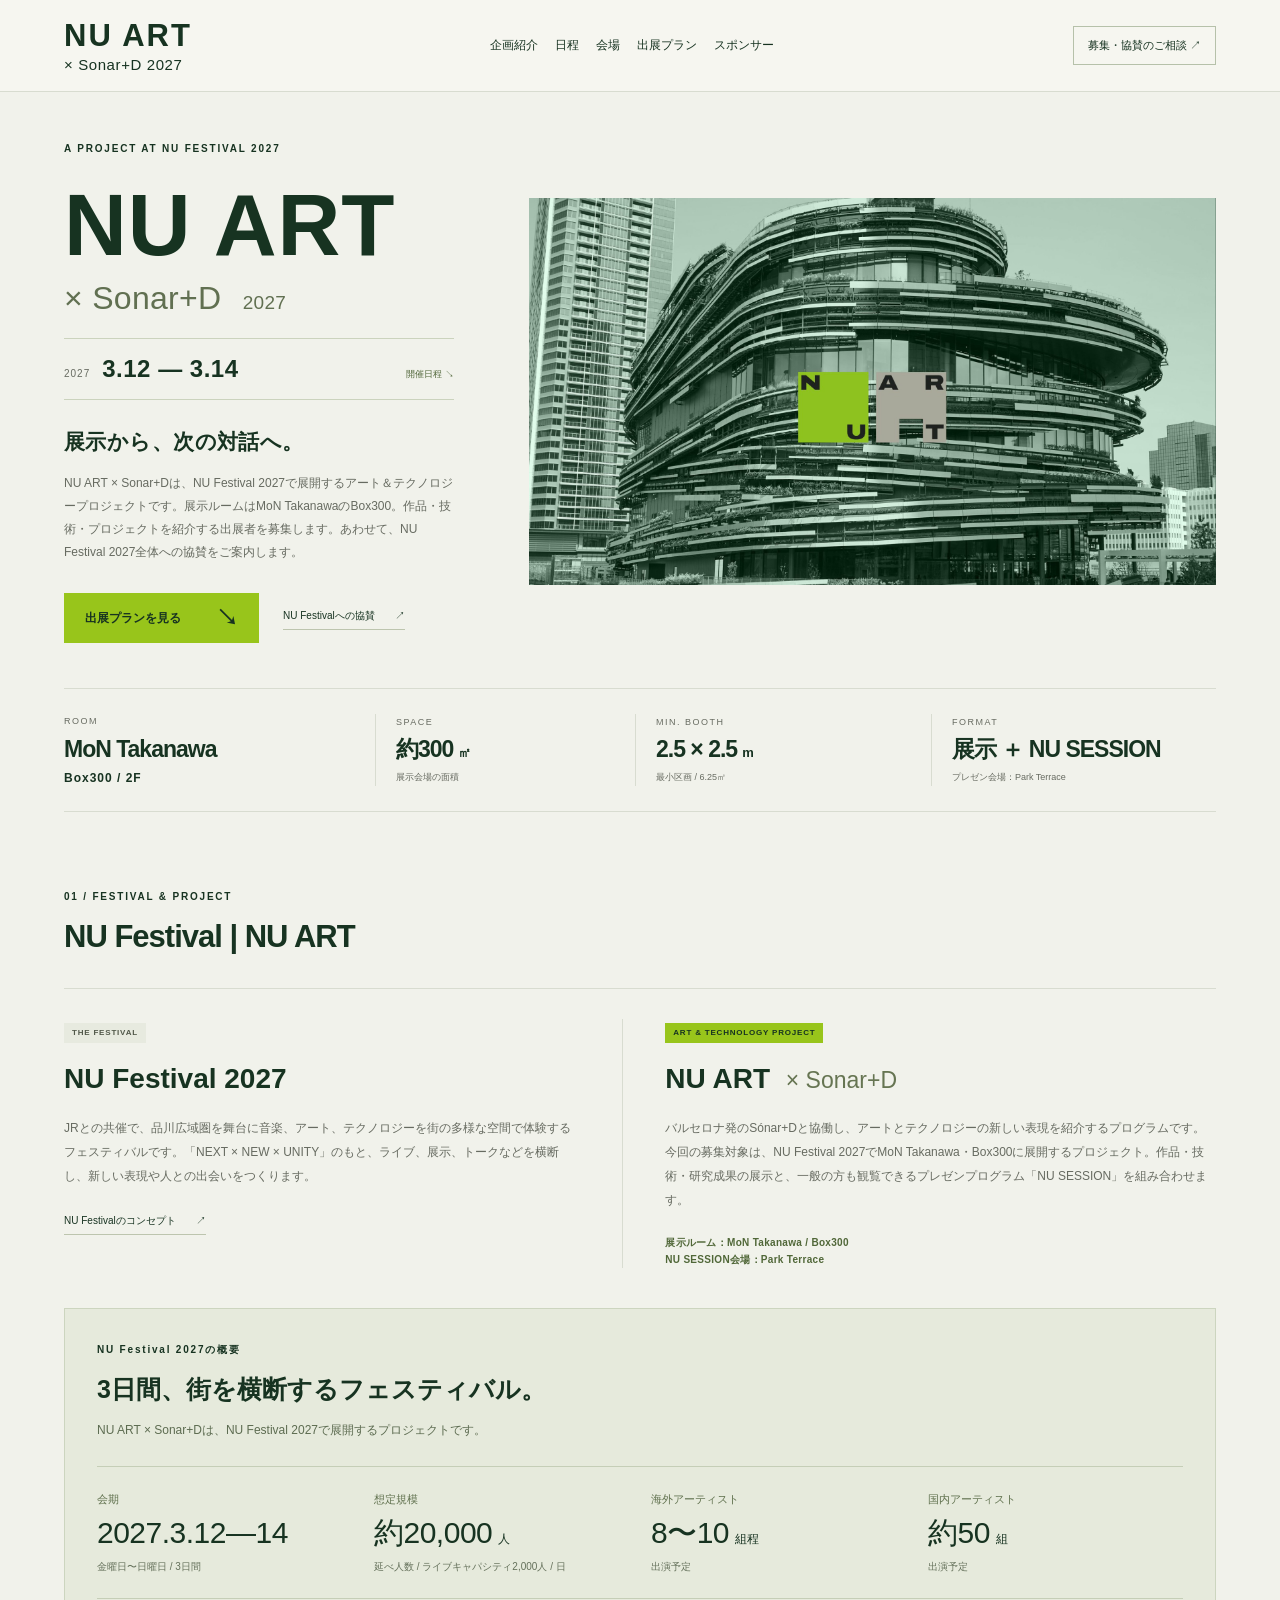
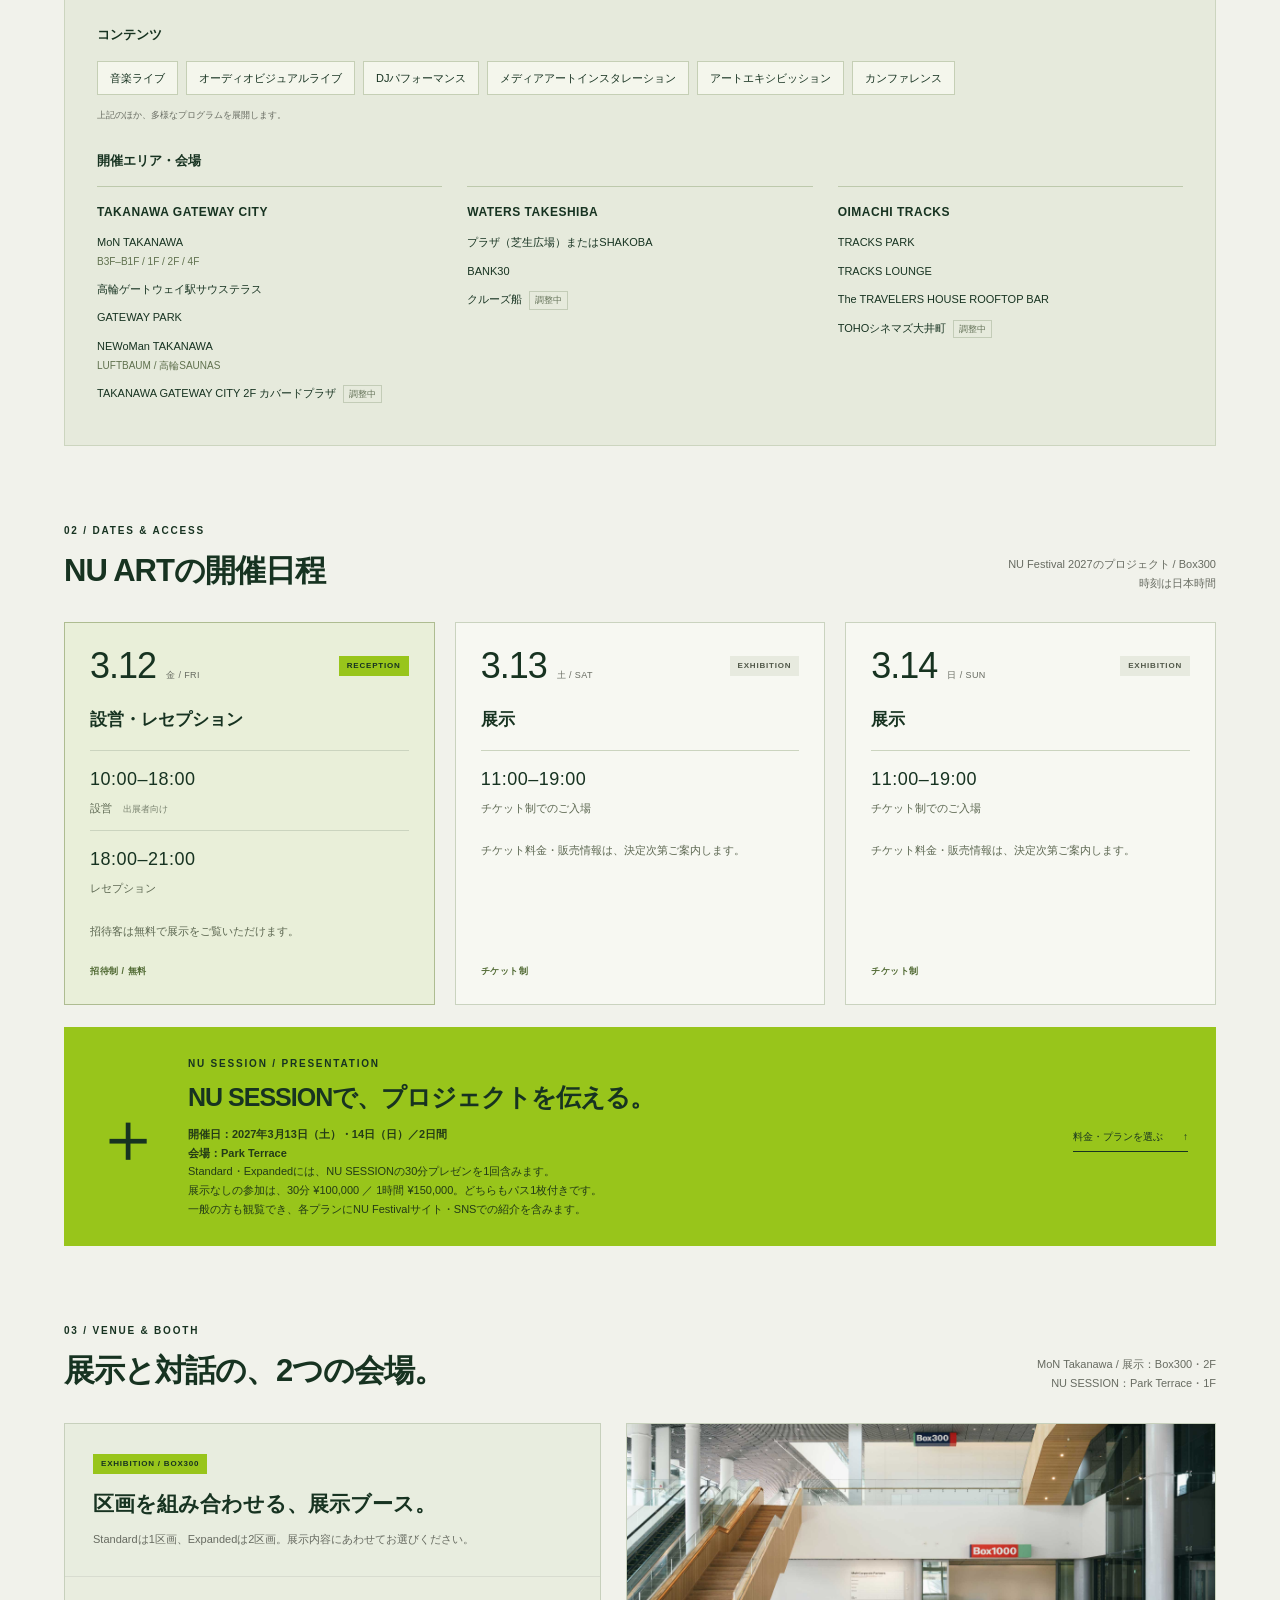
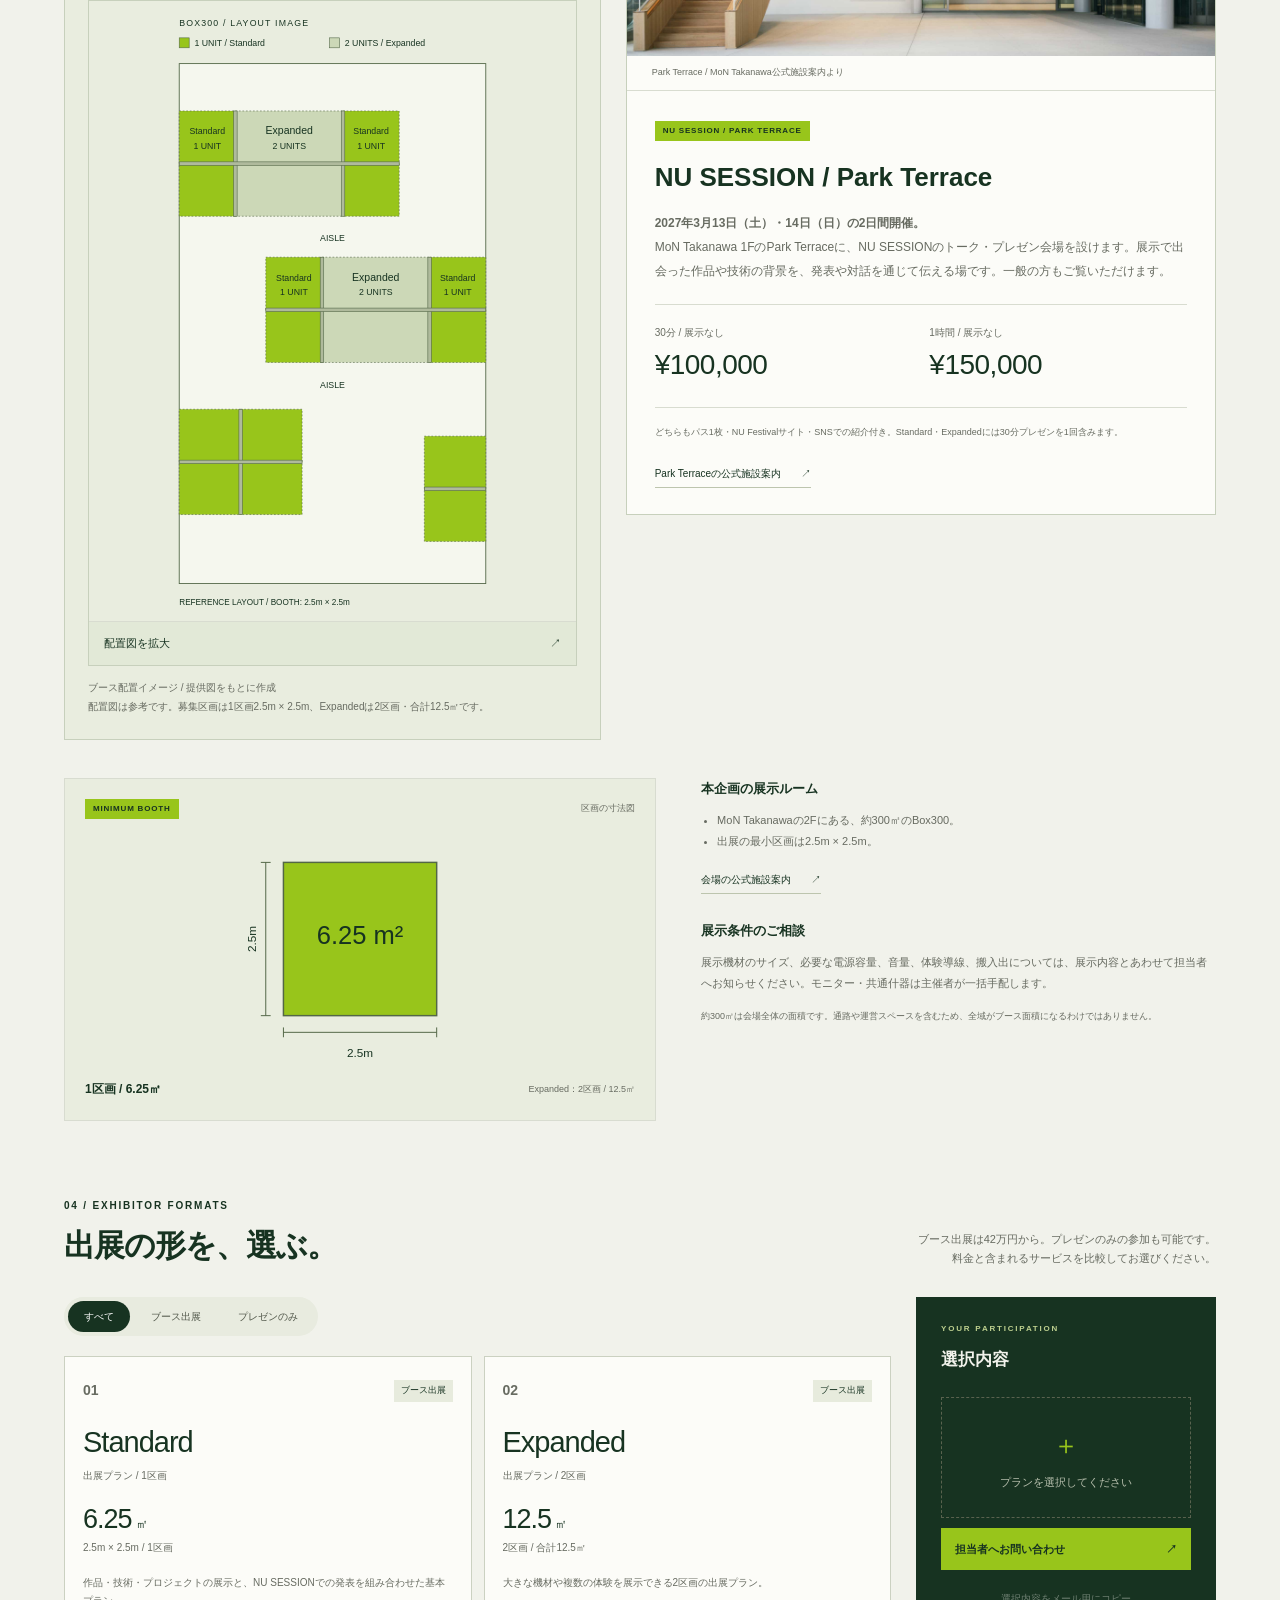
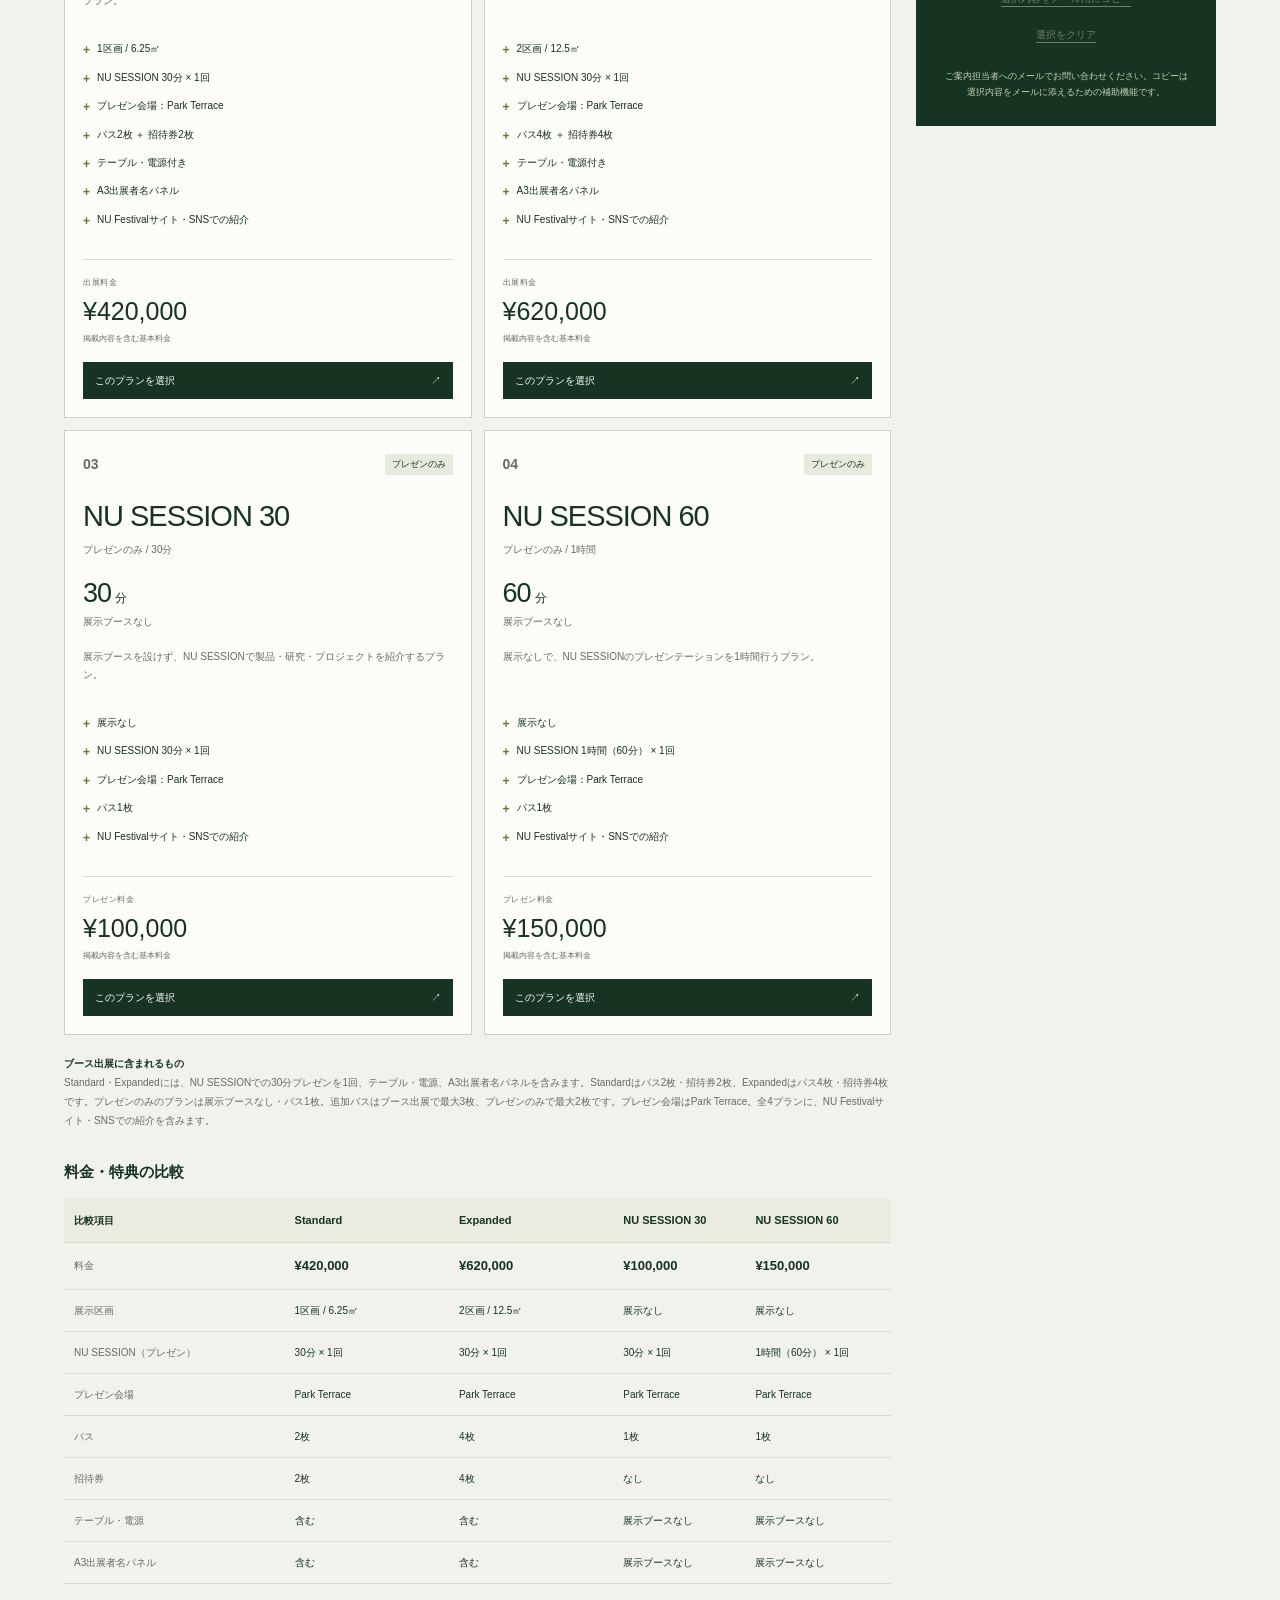
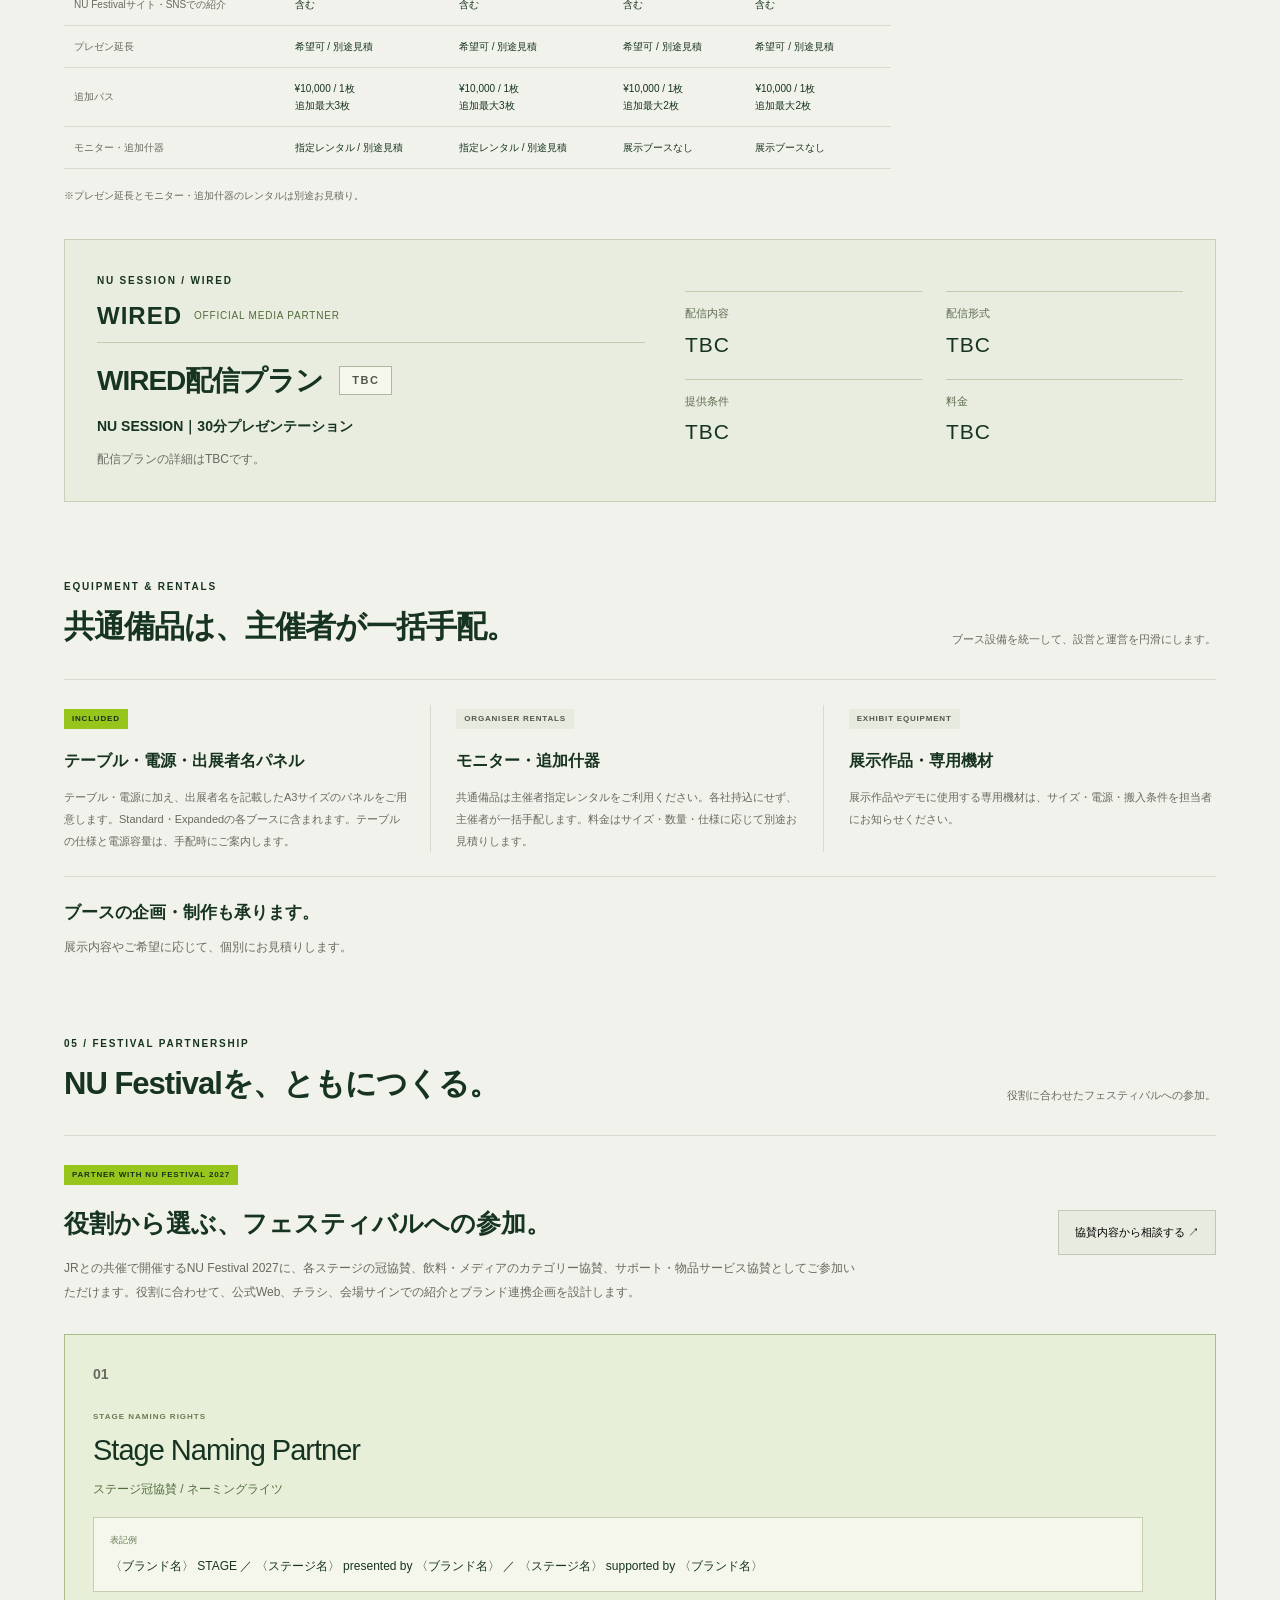
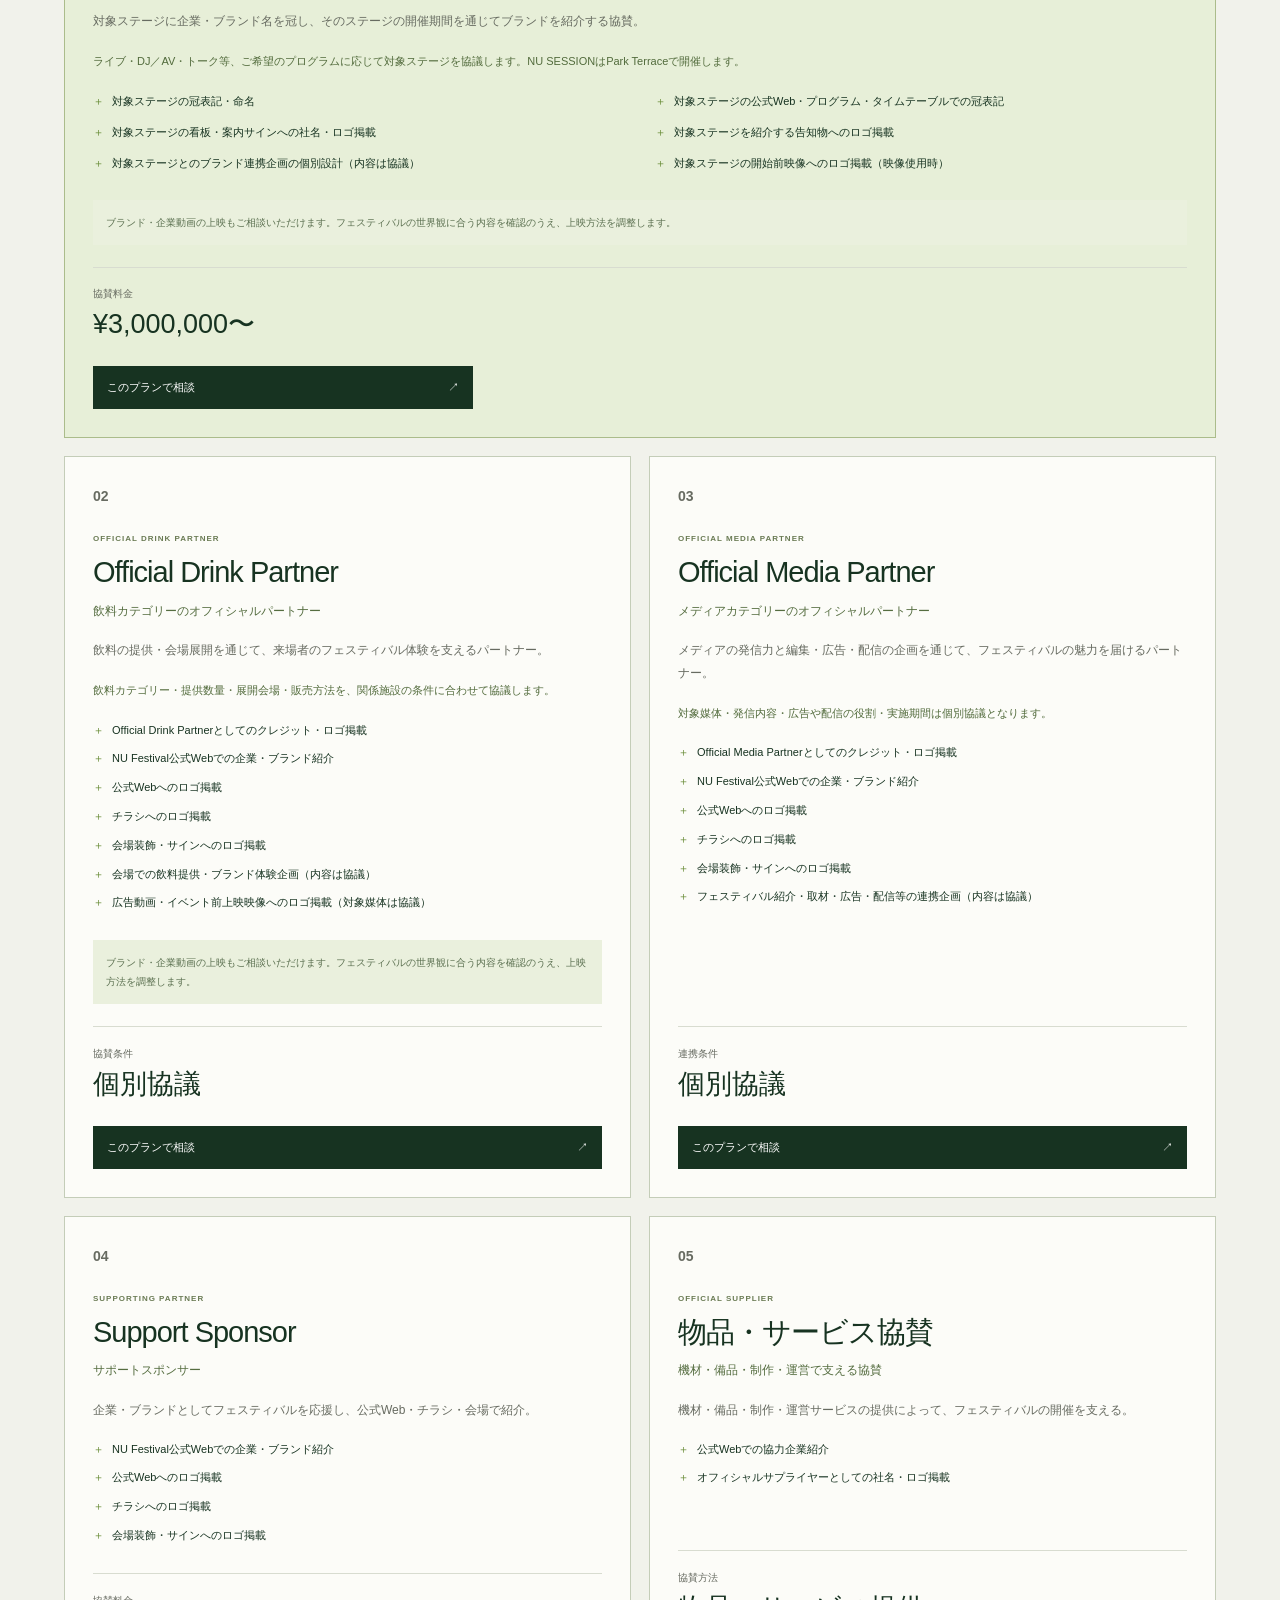
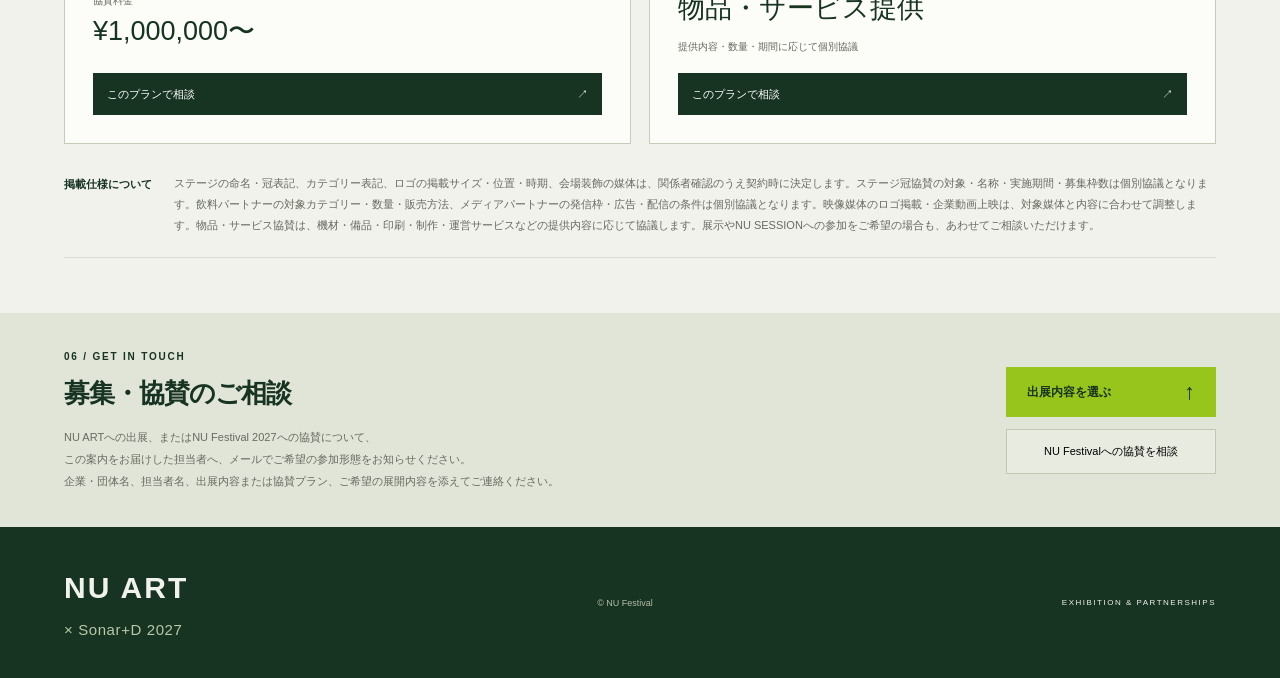
==== index.html @ 00b84d06 "Rename nu-art-sonar-d-2027.html to index.html" ====
<!doctype html>
<html lang="ja">
<head>
  <meta charset="utf-8">
  <meta name="viewport" content="width=device-width, initial-scale=1">
  <meta name="theme-color" content="#173321">
  <meta name="robots" content="noindex, nofollow">
  <title>NU ART X Sonar+D 2027 — 出展・NU Festival協賛案内</title>
  <meta name="description" content="NU ART X Sonar+Dの出展募集と、NU Festival 2027全体の協賛案内。会場はMoN TakanawaのBox300。2027年3月12日レセプション、13・14日展示。出展・プレゼンプランと料金をご紹介します。">
  <!-- CSS: layout and visual styles -->
  <style id="nu-app-styles">
@charset "UTF-8";
:root{--ink:#173321;--muted:#676b61;--paper:#f1f2eb;--lime:#98c51b;--line:#d8dcd0;--white:#fff;--font:Arial,"Helvetica Neue","Noto Sans JP","Hiragino Kaku Gothic ProN",Meiryo,sans-serif}*{box-sizing:border-box}html{scroll-behavior:smooth;scroll-padding-top:105px}body{margin:0;background:var(--paper);color:var(--ink);font-family:var(--font);font-size:14px;line-height:1.7}button,input,select,textarea{font:inherit}button,a{-webkit-tap-highlight-color:transparent}button{cursor:pointer}a{color:inherit}button:disabled{cursor:default;opacity:.4}button:focus-visible,a:focus-visible,summary:focus-visible,input:focus-visible,select:focus-visible,textarea:focus-visible{outline:3px solid #5a811d;outline-offset:4px}button{border:0}button,a,input,select,textarea{touch-action:manipulation}[hidden]{display:none!important}.skip{position:absolute;top:-70px;left:20px;padding:10px;background:var(--lime);z-index:100}.skip:focus{top:10px}.header{height:92px;background:rgba(246,246,240,.97);border-bottom:1px solid var(--line);display:flex;align-items:center;justify-content:space-between;padding:0 5%;gap:20px;position:sticky;top:0;z-index:20}.wordmark{text-decoration:none;font-size:31px;letter-spacing:-1.7px;line-height:1;font-weight:800;white-space:nowrap}.wordmark>span{font-weight:400}.wordmark small{display:block;font-size:8px;letter-spacing:1.9px;margin-top:9px;font-weight:600}.header nav{display:flex;gap:30px;font-size:12px}.header nav a{text-decoration:none}.header nav a:hover{border-bottom:1px solid}.settings-link{background:transparent;border:1px solid #bfc6b4;border-radius:100px;padding:9px 15px;white-space:nowrap;font-size:12px}.settings-link:hover{background:var(--lime)}.hero{padding:66px 5% 60px;display:grid;grid-template-columns:1.1fr 1fr;gap:6%;max-width:1530px;margin:auto}.eyebrow{font-size:10px;letter-spacing:1.8px;font-weight:700;display:flex;align-items:center;gap:8px}.dot{display:inline-block;width:6px;height:6px;background:#657b37;border-radius:100%}.version{font-weight:400;letter-spacing:.5px;margin-left:10px;color:var(--muted)}h1{font-size:clamp(48px,5.9vw,89px);line-height:1.04;font-weight:700;letter-spacing:-5px;margin:28px 0 24px}h1>span{color:#686e60}.hero-lead{font-size:23px;font-weight:700;letter-spacing:.02em;margin:0 0 12px}.hero-description{font-size:12px;color:var(--muted);line-height:1.9;margin:0 0 30px}.primary{display:inline-flex;align-items:center;justify-content:space-between;gap:35px;background:var(--lime);color:var(--ink);text-decoration:none;font-weight:700;padding:13px 20px;border:1px solid transparent;font-size:12px}.primary:hover{background:#a6d52a}.primary span{font-size:22px;line-height:1}.hero-art{background:#1b2018;color:var(--lime);position:relative;overflow:hidden;margin-top:10px;display:flex;flex-direction:column;justify-content:center;min-height:350px}.hero-art svg{width:100%;height:auto;max-height:360px}.art-label{font-size:8px;letter-spacing:1.3px;position:absolute;top:23px;left:25px}.art-footer{display:flex;justify-content:space-between;position:absolute;bottom:20px;left:25px;right:25px;font-size:9px;letter-spacing:1.5px}.venue-strip{margin:0 5%;border-top:1px solid var(--line);border-bottom:1px solid var(--line);display:grid;grid-template-columns:1.3fr 1fr 1.15fr 1.1fr;padding:25px 0;gap:20px}.venue-strip>div{border-right:1px solid var(--line);padding-right:20px;display:flex;flex-direction:column;justify-content:center}.venue-strip>div:last-child{border:0}.strip-label{font-size:9px;color:var(--muted);letter-spacing:1.5px;margin-bottom:5px}.venue-strip strong{font-size:23px;letter-spacing:-1px;line-height:1.3}.venue-strip strong small{display:block;font-size:12px;letter-spacing:1px;margin-top:6px}.venue-strip .unit{font-size:13px;margin-left:5px}.venue-strip>div>small{font-size:9px;color:var(--muted);margin-top:5px}.draft-notice{display:flex;align-items:center;gap:12px;padding:13px 18px;border:1px solid #d5dbc7;margin:26px 5% 0;background:#ecf0e2}.draft-notice p{margin:0;font-size:11px}.pill{display:inline-block;font-size:8px;line-height:1.5;padding:4px 8px;font-weight:700;letter-spacing:.8px;background:var(--lime);white-space:nowrap}.pill.subdued{background:#e7eadf;color:#515849}.section{padding:76px 5% 0;max-width:1530px;margin:auto}.section-heading{display:flex;justify-content:space-between;align-items:flex-end;gap:25px;margin-bottom:30px}.section-heading p{font-size:11px;color:var(--muted);margin:0;text-align:right}h2{font-size:31px;line-height:1.4;letter-spacing:-1px;margin:10px 0 0}h3{font-size:16px;margin:0}.plan-layout{display:grid;grid-template-columns:minmax(0,1fr) 300px;gap:25px;align-items:start}.plan-content{min-width:0}.filter-row{display:flex;gap:5px;margin-bottom:20px;padding:4px;background:#e8ebdf;width:max-content;max-width:100%;border-radius:100px}.filter{background:transparent;padding:7px 16px;border-radius:100px;font-size:10px;color:#51574a}.filter.active{background:var(--ink);color:var(--white)}.cards{display:grid;grid-template-columns:repeat(3,minmax(0,1fr));gap:12px}.plan-card{display:flex;flex-direction:column;border:1px solid #cbd1c1;padding:22px 18px 18px;background:#fcfcf8;min-width:0;position:relative}.plan-card.selected{border:2px solid #748848;padding:21px 17px 17px;background:#f3f8e5}.card-top{display:flex;justify-content:space-between;align-items:center;margin-bottom:25px}.card-no{font-size:14px;font-weight:700;color:var(--muted)}.kind-tag{font-size:9px;padding:3px 7px;background:#e7ebdd}.kind-tag.curated{background:#dde4ec}.plan-card h3{font-size:27px;font-weight:400;letter-spacing:-1px;line-height:1}.plan-title{font-size:10px;color:var(--muted);margin:10px 0 22px}.plan-area{display:flex;align-items:baseline;gap:4px;margin-bottom:5px}.plan-area strong{font-size:31px;letter-spacing:-1px;font-weight:500;line-height:1}.plan-area span{font-size:12px}.plan-dimensions{font-size:10px;color:var(--muted);margin:0}.plan-description{font-size:10px;color:var(--muted);margin:18px 0 10px;line-height:1.8;min-height:54px}.plan-card ul{list-style:none;padding:0;margin:12px 0 20px;font-size:9px;line-height:1.7}.plan-card li{display:flex;gap:7px;margin-bottom:8px}.plan-card li:before{content:'+';color:#647d35;font-size:12px;font-weight:700}.card-price{border-top:1px solid var(--line);padding:16px 0;margin-top:auto;min-height:77px}.card-price .price-label{display:block;font-size:8px;letter-spacing:.5px;color:var(--muted)}.card-price strong{font-size:19px;font-weight:500;overflow-wrap:anywhere}.card-price small{font-size:8px;color:var(--muted);display:block}.select-plan{width:100%;display:flex;align-items:center;justify-content:space-between;background:var(--ink);color:#fff;padding:10px 12px;font-size:10px}.select-plan[aria-pressed=true]{background:var(--lime);color:var(--ink)}.select-plan:hover{background:#3b4430}.select-plan[aria-pressed=true]:hover{background:#a6d52a}.type-note{font-size:10px;color:var(--muted);margin:19px 0 29px;line-height:1.9}.type-note strong{display:block;color:var(--ink);font-size:10px}.compare-wrap{overflow-x:auto}.compare{border-collapse:collapse;width:100%;font-size:10px;text-align:left;min-width:590px}.compare caption{text-align:left;font-size:15px;font-weight:700;margin-bottom:15px}.compare caption span{font-size:9px;font-weight:400;margin-left:12px;color:var(--muted)}.compare td,.compare th{padding:12px 10px;border-bottom:1px solid var(--line)}.compare thead{background:#e9ecdf}.compare tbody th{font-weight:400;color:var(--muted);white-space:nowrap}.compare thead th:not(:first-child){font-size:11px;font-weight:600}.selection-panel{background:#1b2018;color:var(--paper);padding:25px;position:sticky;top:116px}.selection-panel .eyebrow{color:#b5c29b;font-size:8px}.selection-panel h3{font-size:17px;margin:10px 0 22px}.empty-selection{border:1px dashed #59624e;color:#b7bfad;padding:25px 15px;text-align:center;font-size:11px}.empty-selection span{display:block;font-size:26px;color:var(--lime);margin-bottom:6px}.selected-name{font-size:26px;letter-spacing:-1px;line-height:1.25;font-weight:400;margin-bottom:9px}.selected-meta{font-size:10px;color:#bac3ae}.selected-tag{background:#38442a;color:var(--lime);margin-top:12px}.presentation-option{padding:22px 0;border-bottom:1px solid #3a4331;margin-top:8px}.checkbox-label{display:flex;align-items:flex-start;gap:10px;cursor:pointer}.checkbox-label input{width:17px;height:17px;accent-color:var(--lime);margin:2px 0 0;flex:none}.checkbox-label strong{display:block;font-size:11px;font-weight:600}.checkbox-label small{display:block;font-size:9px;color:#b3bf9f;margin-top:4px}.presentation-option p{font-size:9px;color:#a7b397;margin:12px 0 0;line-height:1.8}.estimate-content{padding:20px 0}.line-item{display:flex;justify-content:space-between;gap:12px;font-size:9px;margin-bottom:9px;color:#c7cfbd}.line-item span:last-child{white-space:nowrap}.estimate-label{font-size:10px;color:#c7cfbd;margin-top:22px}.estimate-total{font-size:31px;letter-spacing:-1px;color:var(--lime);line-height:1.3;margin-top:7px;overflow-wrap:anywhere}.estimate-tax{font-size:9px;color:#aeba98;margin-top:4px}.missing-list{font-size:9px;color:#e0e8d2;line-height:1.8;margin-top:14px;padding:12px;border:1px solid #505d40;background:#2d3624}.estimate-placeholder{font-size:10px;color:#aebd9e;padding:20px 0}.summary-action{width:100%;background:var(--lime);color:var(--ink);padding:12px 14px;font-size:11px;display:flex;justify-content:space-between;align-items:center;font-weight:700}.summary-action:hover:not(:disabled){background:#a6d52a}.text-button{background:transparent;padding:8px 0;font-size:10px;text-decoration:underline;text-underline-offset:4px;color:inherit}.selection-panel>.text-button{display:block;margin:10px auto}.panel-footnote{font-size:8px;color:#aeba98;text-align:center;margin:17px 0 0;line-height:1.8}.presentation-banner{background:var(--lime);padding:38px 5%;display:flex;gap:28px;align-items:center;margin-top:62px}.large-plus{font-size:72px;line-height:1;font-weight:300}.presentation-banner h2{font-size:25px;margin:8px 0 10px}.presentation-banner p{font-size:11px;margin:0;color:#435525}.presentation-banner a{font-size:10px;white-space:nowrap;display:flex;gap:20px;align-items:center;text-decoration:none;margin-left:auto;border-bottom:1px solid var(--ink);padding:6px 0}.venue-grid{display:grid;grid-template-columns:1.15fr 1fr;gap:45px;align-items:start}.dimension-card{background:#e9eddf;border:1px solid var(--line);padding:20px}.dimension-top,.dimension-bottom{display:flex;justify-content:space-between;gap:10px;align-items:center}.dimension-top>span:last-child{font-size:9px;color:var(--muted)}.dimension-card svg{width:100%;height:auto;display:block;margin:10px 0}.dimension-bottom strong{font-size:12px}.dimension-bottom>span{font-size:9px;color:var(--muted)}.venue-info h3{font-size:13px;margin:0 0 10px}.venue-info ul{font-size:11px;color:var(--muted);padding-left:16px;margin:0 0 15px;line-height:1.9}.venue-info>p{font-size:11px;color:var(--muted);line-height:1.9;margin:0 0 15px}.venue-info .source-link{margin-bottom:26px}.source-link{text-decoration:none;font-size:10px;display:inline-flex;align-items:center;gap:20px;border-bottom:1px solid #bdc5ae;padding-bottom:5px}.source-link:hover{color:#587b19}.small-note{font-size:9px!important;color:var(--muted);line-height:1.9;margin:12px 0}.reference-grid{display:grid;grid-template-columns:1fr 1fr;gap:55px;border-top:1px solid var(--line);padding-top:25px}.ref-header{display:flex;align-items:center;justify-content:space-between;margin-bottom:18px;gap:10px}.ref-header h3{font-size:14px}.reference-table{width:100%;text-align:left;border-collapse:collapse;font-size:11px}.reference-table th,.reference-table td{padding:12px 6px;border-bottom:1px solid var(--line)}.reference-table thead{font-size:9px;color:var(--muted)}.reference-table tbody th{font-size:10px;letter-spacing:.3px;font-weight:600}.reference-table td:last-child{text-align:right}.adaptation h3{font-size:15px;margin-bottom:17px}.adaptation>div{display:flex;gap:18px;margin:0 0 20px}.adaptation>div>span{font-size:12px;color:#637b3f;border-top:1px solid #b5c198;padding-top:3px}.adaptation p{margin:0;font-size:11px;color:var(--muted)}.adaptation strong{display:block;font-size:12px;color:var(--ink);margin-bottom:4px}.faq-section{padding-bottom:80px}.faq-section h2{margin-bottom:25px;font-size:26px}details{border-top:1px solid var(--line)}details:last-child{border-bottom:1px solid var(--line)}summary{list-style:none;display:flex;justify-content:space-between;gap:15px;cursor:pointer;font-size:12px;font-weight:600;padding:18px 2px}summary::-webkit-details-marker{display:none}summary span{font-size:18px;font-weight:400}details[open] summary span{transform:rotate(45deg)}details p{font-size:11px;color:var(--muted);line-height:1.9;margin:0 0 22px;max-width:850px}footer{background:var(--ink);color:var(--paper);padding:35px 5%;display:flex;justify-content:space-between;align-items:center;gap:25px}.footer-mark{text-decoration:none;font-size:24px;letter-spacing:-1px}.footer-mark span{font-size:10px;letter-spacing:1.5px;margin-left:10px;color:#b6c0a7}footer p{font-size:9px;color:#b4bea6;line-height:1.8;margin:0}.footer-status{font-size:8px;letter-spacing:1.5px;white-space:nowrap}.footer-status .dot{background:var(--lime);margin-right:5px}dialog{background:var(--paper);color:var(--ink);border:1px solid var(--line);padding:30px;width:min(640px,calc(100% - 32px));max-height:calc(100dvh - 40px);overflow:auto}dialog::backdrop{background:rgba(13,20,5,.6);backdrop-filter:blur(3px)}.dialog-header{display:flex;align-items:center;justify-content:space-between;gap:20px;margin-bottom:18px}.dialog-header h2{font-size:25px}.icon-button{background:transparent;font-size:26px;width:36px;height:36px;line-height:1}.dialog-intro{font-size:11px;color:var(--muted);margin:0 0 25px}.settings-fields{display:grid;grid-template-columns:1fr 1fr;gap:19px 20px}.settings-fields label,.note-label{display:block;font-size:11px;font-weight:600}.settings-fields label>span,.note-label>span{font-size:9px;color:var(--muted);font-weight:400;margin-left:4px}.settings-fields input,.settings-fields select,textarea{width:100%;border:1px solid #bfc8b1;border-radius:0;background:#fff;color:var(--ink);padding:11px;font-size:12px;margin-top:7px}input::placeholder,textarea::placeholder{color:#777f6d}.note-label{margin:20px 0 12px}.dialog-actions{display:flex;gap:12px;margin-top:23px;align-items:center}.secondary{padding:12px 16px;background:#e8ebdf;border:1px solid #bfc8b1;font-size:11px}.data-actions{display:flex;gap:24px;border-top:1px solid var(--line);margin-top:24px;padding-top:15px}.error{font-size:11px;color:#9b2820;background:#f9e9e4;padding:12px}.toast{position:fixed;bottom:24px;left:50%;transform:translateX(-50%);background:#26321b;color:#fff;font-size:12px;padding:13px 22px;z-index:100;box-shadow:0 7px 25px #0002;max-width:90%;width:max-content}body.modal-open{overflow:hidden}
@media(min-width:1600px){.venue-strip,.draft-notice{max-width:1377px;margin-left:auto;margin-right:auto}}
@media(max-width:1120px){.header nav{gap:18px}.plan-layout{grid-template-columns:minmax(0,1fr) 265px;gap:18px}.plan-card{padding:19px 12px 14px}.plan-card.selected{padding:18px 11px 13px}.plan-card h3{font-size:23px}.card-top{margin-bottom:20px}.kind-tag{font-size:8px}.plan-area strong{font-size:27px}.selection-panel{padding:21px}.plan-card ul{font-size:8px}.plan-description{min-height:72px}.venue-grid{gap:30px}.reference-grid{gap:35px}}
@media(max-width:900px){.header{height:80px}.header nav{display:none}html{scroll-padding-top:90px}.hero{padding-top:42px;gap:4%}h1{letter-spacing:-3px;font-size:54px}.hero-lead{font-size:19px}.hero-art{min-height:315px}.hero-description br{display:none}.venue-strip strong{font-size:19px}.plan-layout{grid-template-columns:1fr}.selection-panel{position:static;max-width:none;display:block}.cards{gap:14px}.plan-card{padding:22px 18px 18px}.plan-card.selected{padding:21px 17px 17px}.plan-card h3{font-size:27px}.plan-card ul{font-size:10px}.plan-description{min-height:54px}.selection-panel{padding:27px;display:grid;grid-template-columns:1fr 1fr;column-gap:35px}.selection-panel .eyebrow,.selection-panel>h3{grid-column:1/-1}.selection-panel>h3{margin-bottom:20px}.selection-panel #selection-summary{grid-column:1}.presentation-option{grid-column:1;grid-row:4;margin-top:12px}.selection-panel #estimate{grid-column:2;grid-row:3/5}.selection-panel #estimate .estimate-content{padding-top:0}.selection-panel .summary-action{grid-column:1/-1;margin-top:15px}.selection-panel #clear-selection,.panel-footnote{grid-column:1/-1}.presentation-banner{gap:18px}.presentation-banner h2{font-size:22px}.presentation-banner a{font-size:9px}.large-plus{font-size:56px}.venue-grid{grid-template-columns:1fr 1fr;gap:22px}.dimension-top{flex-wrap:wrap}.reference-grid{gap:25px}.section-heading p{font-size:10px}h2{font-size:28px}}
@media(max-width:620px){.header{padding:0 5%;height:76px;gap:8px}.wordmark{font-size:25px}.wordmark small{font-size:6.5px;letter-spacing:1.25px;margin-top:8px}.settings-link{font-size:10px;padding:8px 10px}.hero{grid-template-columns:1fr;padding:35px 5% 28px;gap:28px}h1{font-size:59px;margin-top:23px;letter-spacing:-3.5px}.eyebrow{font-size:8px;letter-spacing:1.2px}.hero-lead{font-size:20px}.hero-description{font-size:11px}.hero-art{min-height:230px;height:245px;margin:0}.hero-art svg{height:285px}.art-label{font-size:7px;top:14px;left:17px}.art-footer{bottom:13px;left:17px;right:17px;font-size:8px}.venue-strip{grid-template-columns:1fr 1fr;padding:22px 0;gap:20px}.venue-strip>div:nth-child(2){border:0}.venue-strip>div:nth-child(3),.venue-strip>div:nth-child(4){border-top:1px solid var(--line);padding-top:18px}.venue-strip strong{font-size:22px}.draft-notice{padding:12px;margin-top:20px;align-items:flex-start}.draft-notice p{font-size:10px}.section{padding-top:45px}.section-heading{display:block;margin-bottom:24px}.section-heading p{text-align:left;margin-top:14px;font-size:10px}h2{font-size:26px}.cards{grid-template-columns:1fr}.plan-card{padding:22px!important;display:grid;grid-template-columns:1fr 1fr;column-gap:22px}.card-top{grid-column:1/-1;margin-bottom:20px}.plan-card h3,.plan-title,.plan-area,.plan-dimensions{grid-column:1}.plan-title{margin-bottom:16px}.plan-description{grid-column:2;grid-row:2/4;margin:0;font-size:10px;min-height:0}.plan-card ul{grid-column:2;grid-row:4/6;margin:4px 0 10px;font-size:9px}.card-price{grid-column:1/-1;margin-top:18px;display:flex;align-items:center;justify-content:space-between;gap:15px;padding:13px 0;min-height:0}.card-price small{font-size:8px}.select-plan{grid-column:1/-1;font-size:11px;padding:12px}.plan-card h3{font-size:29px}.plan-area strong{font-size:30px}.type-note{font-size:10px}.filter-row{margin-bottom:16px}.filter{padding:7px 12px}.compare caption span{display:block;margin:3px 0 0}.compare{min-width:510px;font-size:9px}.selection-panel{display:block;padding:25px}.selection-panel h3{font-size:18px;margin:12px 0 25px}.selection-panel #estimate .estimate-content{padding:20px 0}.presentation-banner{padding:28px 5%;flex-wrap:wrap;gap:15px;margin-top:40px}.large-plus{display:none}.presentation-banner>div{width:100%}.presentation-banner h2{font-size:20px}.presentation-banner p{font-size:10px}.presentation-banner p br{display:none}.presentation-banner a{margin-left:0;font-size:10px}.venue-grid,.reference-grid{grid-template-columns:1fr;gap:27px}.venue-info{padding-top:0}.dimension-top>span:last-child{font-size:8px}.dimension-bottom strong{font-size:11px}.dimension-bottom>span{font-size:8px}.reference-grid{gap:35px}.faq-section{padding-bottom:50px}.faq-section h2{font-size:24px}summary{font-size:11px}.footer-mark{font-size:24px}footer{flex-wrap:wrap;padding:30px 5%;gap:16px}footer p{width:100%;order:3}.footer-status{font-size:7px}.footer-mark span{font-size:8px;margin-left:5px}dialog{padding:22px}.dialog-header h2{font-size:22px}.settings-fields{grid-template-columns:1fr;gap:13px}.dialog-actions{flex-wrap:wrap}.dialog-actions .primary{width:100%}.data-actions{gap:20px}.settings-fields label{font-size:11px}.toast{font-size:10px;padding:12px 15px}}
@media(prefers-reduced-motion:reduce){html{scroll-behavior:auto}}


/* NU ART is the primary identity; the collaborator is secondary. */
.header .wordmark{font-size:31px;line-height:1;letter-spacing:2px}.header .wordmark strong{font-weight:900}.header .wordmark small{font-size:10px;letter-spacing:1px;font-weight:400;margin-top:8px}.header-contact{padding:9px 14px;border:1px solid #b6c1aa;font-size:11px;text-decoration:none;white-space:nowrap}.header-contact:hover{background:var(--lime)}
.hero{grid-template-columns:.8fr 1.35fr;gap:5%;padding-top:48px;padding-bottom:45px;align-items:center}.hero h1{font-size:clamp(58px,6.8vw,98px);letter-spacing:1px;line-height:1;margin:24px 0 10px;font-weight:900;white-space:nowrap}.collaboration{font-size:20px;letter-spacing:.5px;margin:0 0 28px;color:#617051}.collaboration span{font-size:15px;margin-left:12px}.hero-lead{font-size:21px}.hero-description{max-width:390px;font-size:12px}.hero-actions{display:flex;align-items:center;gap:24px;flex-wrap:wrap}.hero-art{margin:0;min-height:0;height:auto;aspect-ratio:16/9;display:block;background:#173321;overflow:hidden}.hero-art img{display:block;width:100%;height:100%;object-fit:contain}.selection-panel{background:#173321}.selection-panel .eyebrow{color:#bed08f}.selection-panel .selected-meta,.presentation-option p,.checkbox-label small,.panel-footnote{color:#c5d2b5}.selected-tag{background:#385325;color:#d6eea1}.selected-name{font-size:24px}.plan-area strong{font-size:27px}.contact-price{margin:21px 0;padding:18px 0;border-top:1px solid #4d6540}.contact-price>span{display:block;font-size:9px;color:#c5d2b5}.contact-price>strong{display:block;font-size:23px;color:var(--lime);margin:6px 0 10px}.contact-price p{font-size:9px;color:#c5d2b5;line-height:1.9;margin:0}.presentation-banner .eyebrow{color:#173321}.presentation-banner p{color:#233b17}.sponsor-grid{display:grid;grid-template-columns:1.1fr 1fr;gap:55px;border-top:1px solid var(--line);padding-top:30px}.sponsor-statement h3{font-size:26px;line-height:1.6;margin:20px 0 18px}.sponsor-statement p{font-size:12px;line-height:2;max-width:480px;color:var(--muted);margin-bottom:25px}.sponsor-details>h3{font-size:13px;margin:0 0 22px}.sponsor-details ol{list-style:none;padding:0;margin:0}.sponsor-details li{display:flex;gap:20px;padding:17px 0;border-bottom:1px solid var(--line)}.sponsor-details li>span{font-size:10px;color:#5e743c;margin-top:3px}.sponsor-details strong{font-size:12px}.sponsor-details p{font-size:11px;line-height:1.9;color:var(--muted);margin:4px 0 0}.contact-section{margin-top:55px;padding:35px 5%;background:#e1e5d8;display:flex;justify-content:space-between;gap:35px;align-items:center}.contact-section h2{font-size:26px}.contact-section p{font-size:11px;color:var(--muted);line-height:2;margin:15px 0 0}.contact-actions{display:flex;flex-direction:column;gap:12px;min-width:210px}.footer-mark{font-size:30px;letter-spacing:2px;text-decoration:none;max-width:100%}.footer-mark strong{font-weight:900}.footer-mark small{display:block;font-size:10px;letter-spacing:1px;margin-top:4px;color:#b8c9a8}footer{background:#173321;margin-top:0}
@media(max-width:1120px){.hero h1{font-size:66px}.header nav{gap:18px}.hero-actions{gap:18px}.hero-art{min-height:0}.sponsor-grid{gap:35px}}
@media(max-width:900px){.hero{grid-template-columns:.8fr 1.2fr}.hero h1{font-size:56px}.collaboration{font-size:17px}.hero-lead{font-size:18px}.hero-description{font-size:11px}.hero-art{min-height:0}.hero-actions .source-link{font-size:9px}.contact-price{grid-column:2;grid-row:3/5;margin:0;padding:0 0 15px;border:0}.selection-panel #copy-summary{grid-column:1/-1}.presentation-option{grid-column:1;grid-row:4}.sponsor-statement h3{font-size:23px}.contact-section{gap:20px}}
@media(max-width:620px){.header .wordmark{font-size:26px;letter-spacing:1.5px}.header .wordmark small{font-size:8px;margin-top:7px;letter-spacing:.8px}.header-contact{font-size:9px;padding:8px 10px}.hero{grid-template-columns:1fr;padding-top:32px;padding-bottom:28px;gap:27px}.hero h1{font-size:72px;letter-spacing:1px;margin-top:22px}.collaboration{font-size:20px;margin-bottom:25px}.collaboration span{font-size:14px}.hero-lead{font-size:20px}.hero-description{max-width:none;font-size:11px}.hero-art{height:auto;min-height:0;aspect-ratio:16/9}.hero-art img{height:100%;object-fit:contain}.hero-actions{gap:20px}.hero-actions .source-link{font-size:10px}.contact-price{margin:20px 0;padding:18px 0;border-top:1px solid #4d6540}.selection-panel{display:block}.sponsor-grid{grid-template-columns:1fr;gap:30px}.sponsor-statement h3{font-size:24px}.sponsor-statement p{font-size:11px}.sponsor-details li{gap:16px}.contact-section{margin-top:40px;display:block;padding:30px 5%}.contact-section h2{font-size:24px}.contact-section p br{display:none}.contact-actions{margin-top:25px;width:100%}.contact-actions .primary{width:100%}.footer-mark{font-size:27px}.footer-status{font-size:7px;letter-spacing:1px}.plan-area strong{font-size:23px}}

/* Four published fee packages, with quoted services outside the subtotal. */
.cards{grid-template-columns:repeat(2,minmax(0,1fr))}.plan-card h3{font-size:29px}.plan-description{min-height:44px}.plan-card ul{font-size:10px}.card-price strong{font-size:25px}.compare{min-width:760px}.compare tbody tr:first-child td{font-size:13px;font-weight:700}.pricing-note{font-size:10px;color:var(--muted);line-height:1.9;margin:17px 0 0}.included-services{padding:20px 0 15px;border-bottom:1px solid #4d6540}.included-label{font-size:9px;color:#c5d2b5}.included-services ul{padding:0;margin:9px 0 0;list-style:none;font-size:10px;line-height:1.9}.included-services li{margin-bottom:4px;display:flex;gap:8px}.included-services li:before{content:'✓';color:var(--lime)}.participation-options{padding:20px 0;border-bottom:1px solid #4d6540}.participation-options>.checkbox-label+.checkbox-label{margin-top:18px}.pass-quantity{font-size:10px;color:#d5e0c9;display:flex;align-items:center;gap:8px;margin-top:12px;padding-left:27px}.pass-quantity input{width:65px;background:#eff4e5;color:var(--ink);border:1px solid #6d8357;padding:6px}.pass-error{font-size:9px;color:#ffdbb6;margin:8px 0 0}.rentals-panel{padding-top:19px}.rentals-panel>strong{font-size:10px}.rentals-panel>p{font-size:9px;color:#c5d2b5;line-height:1.8;margin:7px 0 13px}.rentals-panel .checkbox-label{font-size:10px;margin-bottom:12px}.rentals-panel .checkbox-label small{font-size:8px}.contact-price .total-label{font-size:10px;margin-top:18px}.contact-price>strong{font-size:29px;overflow-wrap:anywhere}.contact-price>.tax-note{font-size:8px;margin-top:13px}.quote-note{border:1px solid #61774c;background:#253e24;padding:11px;margin-top:15px;font-size:9px;color:#dbe9c6;line-height:1.9}.quote-note strong{color:var(--lime);font-size:10px}.equipment-grid{display:grid;grid-template-columns:repeat(3,minmax(0,1fr));gap:25px;border-top:1px solid var(--line);padding-top:25px}.equipment-grid h3{font-size:16px;margin:18px 0 12px}.equipment-grid p{font-size:11px;line-height:2;color:var(--muted);margin:0}.equipment-grid>div{border-right:1px solid var(--line);padding-right:20px}.equipment-grid>div:last-child{border:0;padding-right:0}
@media(max-width:900px){.selection-panel{display:block}.contact-price{margin:21px 0;padding:18px 0;border-top:1px solid #4d6540}.selection-panel #copy-summary{margin-top:0}.equipment-grid{gap:18px}}
@media(max-width:620px){.cards{grid-template-columns:1fr}.plan-card ul{font-size:9px}.plan-description{min-height:0}.card-price strong{font-size:23px}.equipment-grid{grid-template-columns:1fr;gap:24px}.equipment-grid>div{border:0;border-bottom:1px solid var(--line);padding:0 0 22px}.equipment-grid>div:last-child{border:0;padding-bottom:0}.equipment-grid h3{font-size:17px;margin-top:14px}.compare{min-width:710px}}

/* NU Festival dates and distinct visitor access conditions. */
.hero-dates{display:flex;align-items:baseline;gap:12px;flex-wrap:wrap;margin:-10px 0 24px;padding:10px 0;border-top:1px solid #cbd3bd;border-bottom:1px solid #cbd3bd;max-width:390px}.hero-dates>span{font-size:10px;letter-spacing:1px;color:var(--muted)}.hero-dates>strong{font-size:24px;letter-spacing:.5px;font-weight:600}.hero-dates>a{font-size:9px;text-decoration:none;margin-left:auto;color:#4f6538}.schedule-grid{display:grid;grid-template-columns:repeat(3,minmax(0,1fr));gap:20px}.day-card{border:1px solid #cad3bf;padding:25px;display:flex;flex-direction:column;background:#f7f8f2}.day-card.reception-day{background:#e9efd9;border-color:#aebc91}.day-heading{display:flex;align-items:center;justify-content:space-between;gap:12px}.day-heading time{display:flex;align-items:baseline;gap:10px}.day-heading time>strong{font-size:36px;font-weight:500;letter-spacing:-1px;line-height:1}.day-heading time>span{font-size:9px;letter-spacing:.4px;color:var(--muted)}.day-card h3{font-size:17px;margin:22px 0 15px}.schedule-line{border-top:1px solid #cbd4bf;padding:13px 0}.schedule-line>strong{font-size:18px;font-weight:500;letter-spacing:.5px}.schedule-line>p{font-size:11px;margin:4px 0 0;color:#5c6751}.schedule-line small{margin-left:8px;font-size:9px;color:#78816e}.day-access{font-size:11px;line-height:1.9;color:#5c6751;flex:1;margin:10px 0 22px}.access-label{font-size:9px;font-weight:700;letter-spacing:.5px;color:#526b35}.terrace-access{margin-top:22px;background:#173321;color:#f1f2eb;padding:25px;display:flex;gap:22px;align-items:center}.terrace-access h3{font-size:16px}.terrace-access p{font-size:11px;color:#c4d1b3;margin:6px 0 0;line-height:1.9}.terrace-access a{font-size:10px;white-space:nowrap;margin-left:auto;text-decoration:none;border-bottom:1px solid #7e965d;padding-bottom:4px}.terrace-access>.pill{color:#173321}
@media(max-width:1120px){.schedule-grid{gap:14px}.day-card{padding:20px}.day-heading time>strong{font-size:31px}.day-heading{gap:6px}.day-heading .pill{font-size:7px}.header nav{gap:15px}}
@media(max-width:900px){.day-card{padding:17px}.day-heading{flex-wrap:wrap;gap:10px}.day-card h3{font-size:15px}.terrace-access{gap:17px;flex-wrap:wrap}.terrace-access a{margin-left:0}.terrace-access>div{flex:1;min-width:250px}}
@media(max-width:620px){.hero-dates{margin-top:-7px;margin-bottom:24px;max-width:none}.hero-dates>strong{font-size:25px}.hero-dates>a{font-size:10px}.schedule-grid{grid-template-columns:1fr;gap:14px}.day-card{padding:23px}.day-heading{flex-wrap:nowrap}.day-heading time>strong{font-size:36px}.day-heading .pill{font-size:8px}.day-card h3{font-size:17px;margin-top:20px}.day-access{margin-bottom:16px}.terrace-access{display:block;padding:23px}.terrace-access>div{min-width:0;margin:15px 0}.terrace-access h3{font-size:17px}.terrace-access a{display:inline-block;font-size:10px}}

/* Festival overview and the scope of the room programme. */
.about-grid{display:grid;grid-template-columns:1fr 1.15fr;gap:42px;border-top:1px solid var(--line);padding-top:30px}.about-grid article{min-width:0}.about-grid article+article{border-left:1px solid var(--line);padding-left:42px}.about-grid h3{font-size:28px;line-height:1.3;margin:18px 0}.about-grid h3 span{font-size:18px;font-weight:400;color:#667552;margin-left:8px}.about-grid p{font-size:12px;line-height:2;color:var(--muted);margin:0 0 20px;max-width:560px}.room-location{font-size:10px;font-weight:600;letter-spacing:.3px;color:#506738;margin-top:22px}.header nav{gap:17px}
@media(max-width:1120px){.about-grid{gap:30px}.about-grid article+article{padding-left:30px}.header nav{gap:12px;font-size:11px}}
@media(max-width:620px){.about-grid{grid-template-columns:1fr;gap:30px;padding-top:24px}.about-grid article+article{border-left:0;border-top:1px solid var(--line);padding-left:0;padding-top:25px}.about-grid h3{font-size:26px}.about-grid h3 span{font-size:16px}.about-grid p{font-size:11px}.room-location{font-size:9px}}

/* Festival sponsorship, venue photography and the supplied booth reference. */
.festival-profile{margin-top:40px;padding:32px;background:#e6eadc;border:1px solid #ccd5bf}.festival-profile-heading h3{font-size:25px;margin:10px 0}.festival-profile-heading p{font-size:12px;color:#5d6c51;margin:0}.festival-metrics{display:grid;grid-template-columns:repeat(4,minmax(0,1fr));gap:22px;border-top:1px solid #c5ceb7;border-bottom:1px solid #c5ceb7;margin:25px 0;padding:23px 0}.festival-metrics>div{min-width:0;display:flex;flex-direction:column;gap:4px}.festival-metrics>div>span{font-size:11px;color:#60714e}.festival-metrics strong{font-size:30px;line-height:1.4;font-weight:500;letter-spacing:-.5px}.festival-metrics em{font-style:normal;font-size:12px;margin-left:6px}.festival-metrics small{font-size:10px;color:#65715b}.festival-contents h4,.festival-venues>h4{font-size:13px;margin:0 0 14px}.festival-contents ul{display:flex;flex-wrap:wrap;gap:8px;list-style:none;margin:0;padding:0}.festival-contents li{font-size:11px;padding:7px 12px;border:1px solid #c5cfb5;background:#f4f6ec}.festival-venues{margin-top:26px}.festival-area-grid{display:grid;grid-template-columns:repeat(3,minmax(0,1fr));gap:25px}.festival-area{min-width:0;padding-top:15px;border-top:1px solid #bdc9ac}.festival-area h4{font-size:12px;letter-spacing:.5px;margin:0 0 10px;overflow-wrap:anywhere}.festival-area ul{padding:0;list-style:none;margin:0;font-size:11px;line-height:1.8}.festival-area li{margin-bottom:9px}.festival-area small{display:block;color:#60714e;font-size:10px}.pending-label{display:inline-block;margin-left:7px;padding:0 5px;border:1px solid #c3ccb7;font-size:9px;color:#66745a;white-space:nowrap}.festival-sponsor-intro{display:flex;justify-content:space-between;align-items:center;gap:30px;padding:25px 0 30px;border-top:1px solid var(--line)}.festival-sponsor-intro h3{font-size:25px;margin:17px 0 12px}.festival-sponsor-intro p{font-size:12px;line-height:2;color:var(--muted);max-width:800px;margin:0}.festival-sponsor-intro button{flex:none}.sponsor-plans{display:grid;grid-template-columns:repeat(3,minmax(0,1fr));gap:18px}.sponsor-plan{display:flex;flex-direction:column;min-width:0;background:#fcfcf8;border:1px solid #c4cdb8;padding:28px}.sponsor-plan.selected{outline:2px solid #748848;outline-offset:-2px;background:#f3f8e5}.sponsor-plan>.eyebrow{font-size:8px;margin-top:18px;letter-spacing:1px;color:#6a7b54;min-height:24px}.sponsor-plan h3{font-size:29px;line-height:1.2;letter-spacing:-1px;font-weight:400;margin:4px 0 14px}.sponsor-description{font-size:12px;line-height:1.9;color:var(--muted);margin:0 0 18px;min-height:70px}.sponsor-plan ul{list-style:none;padding:0;margin:0 0 18px;font-size:11px;line-height:1.8}.sponsor-plan li{display:flex;gap:8px;margin-bottom:9px}.sponsor-plan li:before{content:'＋';color:#678b35;flex:none}.sponsor-video-note{font-size:10px;color:#5b7050;padding:13px;background:#eaf0dd;margin:0 0 22px;line-height:1.9}.sponsor-fee{border-top:1px solid var(--line);padding:18px 0;margin-top:auto}.sponsor-fee span{display:block;font-size:10px;color:var(--muted)}.sponsor-fee strong{font-size:22px;font-weight:500}.select-sponsor-plan{display:flex;justify-content:space-between;align-items:center;gap:12px;padding:12px 14px;background:var(--ink);color:#fff;font-size:11px;text-align:left}.select-sponsor-plan[aria-pressed=true]{background:var(--lime);color:var(--ink)}.select-sponsor-plan:hover{background:#345738}.select-sponsor-plan[aria-pressed=true]:hover{background:#a6d52a}.sponsor-spec-note{display:flex;align-items:start;gap:22px;padding:21px 0;border-bottom:1px solid var(--line);margin-top:8px}.sponsor-spec-note strong{font-size:11px;white-space:nowrap;margin-top:2px}.sponsor-spec-note p{font-size:11px;color:var(--muted);line-height:1.9;margin:0}.venue-pair{display:grid;grid-template-columns:1fr 1.1fr;gap:25px;align-items:start;margin-bottom:38px}.booth-layout-card,.park-venue-card{border:1px solid #c7d0bc;background:#fcfcf8;min-width:0}.venue-card-heading{padding:26px 28px;background:#e8eddf;border-bottom:1px solid var(--line)}.venue-card-heading h3{font-size:21px;margin:14px 0 10px;line-height:1.5}.venue-card-heading p{font-size:11px;line-height:1.9;color:var(--muted);margin:0}.layout-figure{margin:0;padding:23px}.layout-figure button{display:block;background:white;width:100%;padding:0;border:1px solid #e1e5db;text-align:left;color:var(--ink)}.layout-figure img{width:100%;height:540px;object-fit:contain;display:block;background:#fff}.layout-figure button>span{display:flex;justify-content:space-between;padding:12px 15px;border-top:1px solid var(--line);background:#eef2e5;font-size:11px}.layout-figure figcaption{font-size:10px;line-height:1.9;color:var(--muted);margin-top:12px}.park-venue-card figure{margin:0}.park-venue-card figure img{width:100%;height:auto;display:block}.park-venue-card figcaption{padding:9px 25px;font-size:9px;line-height:1.7;color:var(--muted);border-bottom:1px solid var(--line)}.park-venue-copy{padding:26px 28px}.park-venue-copy h3{font-size:26px;line-height:1.5;margin:17px 0 14px}.park-venue-copy>p{font-size:12px;line-height:2;color:var(--muted);margin:0 0 20px}.park-session-fees{display:grid;grid-template-columns:1fr 1fr;gap:17px;padding:19px 0;border-top:1px solid var(--line);border-bottom:1px solid var(--line);margin:21px 0 15px}.park-session-fees span{font-size:10px;display:block;color:var(--muted)}.park-session-fees strong{font-size:28px;font-weight:500;letter-spacing:-.5px}.layout-dialog{width:min(850px,calc(100% - 32px))}.layout-dialog>img{width:100%;height:auto;display:block;background:white}.layout-dialog>p{font-size:11px;line-height:1.9;color:var(--muted);margin:0 0 20px}
@media(max-width:1120px){.festival-profile{padding:26px}.festival-metrics{gap:14px}.festival-metrics strong{font-size:25px}.festival-metrics>div:first-child strong{font-size:23px}.sponsor-plan{padding:23px 20px}.sponsor-plan h3{font-size:25px}.sponsor-description{min-height:94px}.park-venue-copy h3{font-size:23px}.venue-pair{gap:20px}.layout-figure img{height:460px}}
@media(max-width:900px){.festival-metrics{grid-template-columns:repeat(2,minmax(0,1fr));gap:23px}.festival-area-grid{grid-template-columns:1fr;gap:18px}.festival-area ul{display:grid;grid-template-columns:repeat(2,minmax(0,1fr));gap:6px 22px}.festival-sponsor-intro{display:block}.festival-sponsor-intro button{margin-top:20px}.sponsor-plans{grid-template-columns:1fr}.sponsor-plan h3{font-size:29px}.sponsor-description{min-height:0;max-width:600px}.sponsor-plan>.eyebrow{min-height:0;margin-top:12px}.sponsor-plan ul{display:grid;grid-template-columns:1fr 1fr;gap:3px 20px}.sponsor-video-note{max-width:700px}.venue-pair{grid-template-columns:1fr 1fr;gap:18px}.venue-card-heading,.park-venue-copy{padding:22px}.park-venue-copy h3{font-size:21px}.layout-figure{padding:16px}.layout-figure img{height:450px}.park-session-fees{grid-template-columns:1fr;gap:12px}.park-session-fees strong{font-size:27px}.sponsor-spec-note{gap:17px}}
@media(max-width:620px){.festival-profile{padding:23px 19px;margin-top:30px}.festival-profile-heading h3{font-size:22px}.festival-profile-heading p{font-size:11px}.festival-metrics{gap:21px 15px;padding:20px 0}.festival-metrics strong{font-size:26px}.festival-metrics>div:first-child strong{font-size:18px;margin-top:5px;margin-bottom:4px}.festival-metrics small{font-size:9px}.festival-metrics em{font-size:11px}.festival-area ul{grid-template-columns:1fr;gap:0}.festival-area li{font-size:11px}.festival-sponsor-intro h3{font-size:22px}.sponsor-plan{padding:25px}.sponsor-plan ul{display:block}.sponsor-plan h3{font-size:28px}.sponsor-spec-note{display:block}.sponsor-spec-note p{margin-top:8px}.venue-pair{grid-template-columns:1fr;gap:23px}.layout-figure img{height:460px;max-height:75vh}.venue-card-heading{padding:23px}.park-venue-copy{padding:25px}.park-venue-copy h3{font-size:23px}.park-session-fees{grid-template-columns:1fr 1fr;gap:10px}.park-session-fees strong{font-size:24px}.park-venue-card figcaption{padding:9px 23px}.layout-dialog{padding:18px}.layout-dialog .dialog-header h2{font-size:19px}}

/* Give the collaboration more presence while keeping NU ART primary. */
.header .wordmark small{font-size:15px;letter-spacing:.6px;margin-top:6px}.collaboration{font-size:32px;line-height:1.3;letter-spacing:.3px}.collaboration span{font-size:19px}.about-grid h3 span{font-size:23px}.footer-mark small{font-size:15px;letter-spacing:.6px}
@media(max-width:900px){.collaboration{font-size:29px}.collaboration span{font-size:18px}}
@media(max-width:620px){.header .wordmark small{font-size:13px;letter-spacing:.4px;margin-top:6px}.collaboration{font-size:30px}.collaboration span{font-size:18px;margin-left:8px}.about-grid h3 span{font-size:21px}.footer-mark small{font-size:14px}}

/* Festival-level sponsorship and a clear contact-first action. */
.sponsor-plans{grid-template-columns:repeat(2,minmax(0,1fr))}.sponsor-plan-title{font-size:12px;color:#556d40;margin:-3px 0 18px}.sponsor-credit{font-size:13px;padding:14px 16px;border:1px solid #c3ceb3;background:#eaf0de;margin:0 0 18px;line-height:1.9}.sponsor-credit>span{display:block;font-size:9px;color:#647952;margin-bottom:5px}.sponsor-plans .sponsor-description{min-height:0}.sponsor-plans .sponsor-plan:first-child{background:#e7efd8;border-color:#abbc8b}.sponsor-fee strong{font-size:27px;overflow-wrap:anywhere}.sponsor-fee small{display:block;font-size:10px;color:var(--muted);margin-top:6px}.inquiry-link{text-decoration:none;margin-top:10px}.selection-panel .copy-helper{font-size:10px;display:block;margin:13px auto 0;padding:7px 0}.selection-panel #clear-selection{margin-top:4px}.selection-panel .panel-footnote{font-size:9px}
@media(max-width:900px){.sponsor-plans{grid-template-columns:1fr}.sponsor-plan ul{display:block}.sponsor-credit{font-size:12px}}
@media(max-width:620px){.sponsor-fee strong{font-size:26px}.sponsor-plan-title{font-size:11px}.sponsor-credit{padding:12px;font-size:11px}}

/* Match the supplied layout redraw to the minimum-booth diagram. */
.layout-figure,.layout-figure button,.layout-figure img{background:#e9eddf}.layout-figure button{border-color:#c7d0bc}.layout-figure img{height:620px}.layout-figure button>span{background:#e2e9d7}
@media(max-width:1120px){.layout-figure img{height:550px}}
@media(max-width:900px){.layout-figure img{height:500px}}
@media(max-width:620px){.layout-figure img{height:560px;max-height:80vh}}

/* An unconfirmed distribution-plan slot, with every detail explicitly TBC. */
.wired-section{padding-top:34px}.wired-plan-placeholder{display:grid;grid-template-columns:1.1fr 1fr;gap:40px;padding:32px;border:1px solid #c5d0b7;background:#e9eddf}.wired-plan-copy h2{display:flex;align-items:center;flex-wrap:wrap;gap:16px;font-size:28px;margin:12px 0 15px}.wired-plan-copy h2 .pill{font-size:11px;letter-spacing:1.5px;border:1px solid #aab99a;background:#f5f7ed;padding:5px 12px}.wired-plan-copy p{font-size:12px;color:var(--muted);margin:10px 0 0}.wired-plan-copy .wired-plan-target{color:var(--ink);font-size:14px;font-weight:600}.wired-plan-details{display:grid;grid-template-columns:1fr 1fr;gap:16px 24px;margin:0;align-content:center}.wired-plan-details>div{border-top:1px solid #bfccb0;padding-top:12px}.wired-plan-details dt{font-size:11px;color:#5d6c50}.wired-plan-details dd{margin:4px 0 0;font-size:21px;font-weight:500;letter-spacing:1px}
@media(max-width:900px){.wired-plan-placeholder{gap:25px;padding:27px}.wired-plan-copy h2{font-size:25px}}
@media(max-width:620px){.wired-section{padding-top:25px}.wired-plan-placeholder{grid-template-columns:1fr;padding:24px;gap:25px}.wired-plan-copy h2{font-size:24px;gap:12px}.wired-plan-copy .wired-plan-target{font-size:12px}.wired-plan-details{gap:15px 20px}.wired-plan-details dd{font-size:20px}}

/* A stage-scoped naming partnership sits between festival tiers and support. */
.sponsor-plan.stage-naming{grid-column:1/-1;background:#e9eddf;border-color:#afc197}.stage-naming .sponsor-credit{max-width:1050px;background:#f5f7ed;font-size:12px;overflow-wrap:anywhere}.stage-naming .sponsor-description{max-width:850px}.stage-scope-note{font-size:11px;color:#526b3c;line-height:1.9;margin:0 0 20px;max-width:950px}.stage-naming ul{display:grid;grid-template-columns:1fr 1fr;gap:2px 30px}.stage-naming .select-sponsor-plan{max-width:380px}.stage-naming .sponsor-fee{padding-top:17px}
@media(max-width:620px){.stage-naming ul{display:block}.stage-naming .sponsor-credit{font-size:11px}.stage-naming .select-sponsor-plan{max-width:none}}

/* Place the green presentation block below dates; credit the media partner. */
.presentation-banner.schedule-presentation{margin-top:22px;padding:28px;gap:24px}.schedule-presentation .large-plus{display:block;color:var(--ink);flex:none}.wired-plan-copy .wired-partner-credit{display:flex;align-items:center;gap:12px;flex-wrap:wrap;margin:15px 0 18px;padding-bottom:14px;border-bottom:1px solid #bfccb0;color:var(--ink)}.wired-partner-credit strong{font-size:24px;letter-spacing:1px;line-height:1}.wired-partner-credit span{font-size:10px;letter-spacing:.8px;text-transform:uppercase;color:#536b3e}
@media(max-width:900px){.presentation-banner.schedule-presentation{padding:25px;flex-wrap:wrap}.schedule-presentation a{margin-left:0}}
@media(max-width:620px){.presentation-banner.schedule-presentation{padding:23px;gap:15px}.schedule-presentation .large-plus{display:block;font-size:43px}.schedule-presentation>div{width:calc(100% - 58px);min-width:0}.schedule-presentation h2{font-size:19px}.schedule-presentation a{margin-left:58px}.wired-partner-credit strong{font-size:22px}}

.equipment-production{margin-top:24px;padding-top:22px;border-top:1px solid var(--line)}.equipment-production h3{font-size:17px;margin:0 0 8px}.equipment-production p{font-size:12px;line-height:1.9;color:var(--muted);margin:0}

  </style>
</head>
<body>
  <a class="skip" href="#plans">出展プランへ移動</a>
  <header class="header">
    <a class="wordmark" href="#top" aria-label="NU ART X Sonar+D 2027 トップ"><strong>NU ART</strong><small>× Sonar+D 2027</small></a>
    <nav aria-label="メインナビゲーション"><a href="#about">企画紹介</a><a href="#schedule">日程</a><a href="#venue">会場</a><a href="#plans">出展プラン</a><a href="#sponsors">スポンサー</a></nav>
    <a class="header-contact" href="#contact">募集・協賛のご相談 <span aria-hidden="true">↗</span></a>
  </header>
  <main id="top">
    <section class="hero" aria-labelledby="hero-title">
      <div class="hero-copy">
        <div class="eyebrow">A PROJECT AT NU FESTIVAL 2027</div>
        <h1 id="hero-title">NU ART</h1>
        <p class="collaboration">× Sonar+D <span>2027</span></p><div class="hero-dates"><span>2027</span><strong>3.12 — 3.14</strong><a href="#schedule">開催日程 <span aria-hidden="true">↘</span></a></div>
        <p class="hero-lead">展示から、次の対話へ。</p>
        <p class="hero-description">NU ART × Sonar+Dは、NU Festival 2027で展開するアート＆テクノロジープロジェクトです。展示ルームはMoN TakanawaのBox300。作品・技術・プロジェクトを紹介する出展者を募集します。あわせて、NU Festival 2027全体への協賛をご案内します。</p>
        <div class="hero-actions"><a class="primary" href="#plans">出展プランを見る <span aria-hidden="true">↘</span></a><a class="source-link" href="#sponsors">NU Festivalへの協賛 <span aria-hidden="true">↗</span></a></div>
      </div>
      <figure class="hero-art"><img src="[data-uri]" width="2048" height="1152" alt="MoN Takanawaの外観にNU ARTの黄緑とグレーのロゴを重ねたメインビジュアル" fetchpriority="high"></figure>
    </section>
    <section class="venue-strip" aria-label="展示の基本情報">
      <div><span class="strip-label">ROOM</span><strong>MoN Takanawa <small>Box300 / 2F</small></strong></div>
      <div><span class="strip-label">SPACE</span><strong>約300<span class="unit">㎡</span></strong><small>展示会場の面積</small></div>
      <div><span class="strip-label">MIN. BOOTH</span><strong>2.5 × 2.5<span class="unit">m</span></strong><small>最小区画 / 6.25㎡</small></div>
      <div><span class="strip-label">FORMAT</span><strong>展示 ＋ NU SESSION</strong><small>プレゼン会場：Park Terrace</small></div>
    </section>
    <section class="section about-section" id="about" aria-labelledby="about-title"><div class="section-heading"><div><div class="eyebrow">01 / FESTIVAL & PROJECT</div><h2 id="about-title">NU Festival | NU ART</h2></div></div><div class="about-grid">
      <article class="festival-overview"><span class="pill subdued">THE FESTIVAL</span><h3>NU Festival 2027</h3><p>JRとの共催で、品川広域圏を舞台に音楽、アート、テクノロジーを街の多様な空間で体験するフェスティバルです。「NEXT × NEW × UNITY」のもと、ライブ、展示、トークなどを横断し、新しい表現や人との出会いをつくります。</p><a class="source-link" href="https://nufestival.jp/about/" target="_blank" rel="noopener noreferrer">NU Festivalのコンセプト <span aria-hidden="true">↗</span></a></article>
      <article class="room-overview"><span class="pill">ART & TECHNOLOGY PROJECT</span><h3>NU ART <span>× Sonar+D</span></h3><p>バルセロナ発のSónar+Dと協働し、アートとテクノロジーの新しい表現を紹介するプログラムです。今回の募集対象は、NU Festival 2027でMoN Takanawa・Box300に展開するプロジェクト。作品・技術・研究成果の展示と、一般の方も観覧できるプレゼンプログラム「NU SESSION」を組み合わせます。</p><div class="room-location">展示ルーム：MoN Takanawa / Box300<br>NU SESSION会場：Park Terrace</div></article>
    </div>
      <div class="festival-profile" aria-labelledby="festival-profile-title">
        <div class="festival-profile-heading"><span class="eyebrow">NU Festival 2027の概要</span><h3 id="festival-profile-title">3日間、街を横断するフェスティバル。</h3><p>NU ART × Sonar+Dは、NU Festival 2027で展開するプロジェクトです。</p></div>
        <div class="festival-metrics">
          <div><span>会期</span><strong>2027.3.12—14</strong><small>金曜日〜日曜日 / 3日間</small></div>
          <div><span>想定規模</span><strong>約20,000<em>人</em></strong><small>延べ人数 / ライブキャパシティ2,000人 / 日</small></div>
          <div><span>海外アーティスト</span><strong>8〜10<em>組程</em></strong><small>出演予定</small></div>
          <div><span>国内アーティスト</span><strong>約50<em>組</em></strong><small>出演予定</small></div>
        </div>
        <div class="festival-contents"><h4>コンテンツ</h4><ul id="festival-content-list"></ul><p class="small-note">上記のほか、多様なプログラムを展開します。</p></div>
        <div class="festival-venues"><h4>開催エリア・会場</h4><div id="festival-venue-list" class="festival-area-grid"></div></div>
      </div>
    </section>
    <section class="section schedule-section" id="schedule" aria-labelledby="schedule-title">
      <div class="section-heading"><div><div class="eyebrow">02 / DATES & ACCESS</div><h2 id="schedule-title">NU ARTの開催日程</h2></div><p>NU Festival 2027のプロジェクト / Box300<br>時刻は日本時間</p></div>
      <div class="schedule-grid">
        <article class="day-card reception-day"><div class="day-heading"><time datetime="2027-03-12"><strong>3.12</strong><span>金 / FRI</span></time><span class="pill">RECEPTION</span></div><h3>設営・レセプション</h3><div class="schedule-line"><strong>10:00–18:00</strong><p>設営 <small>出展者向け</small></p></div><div class="schedule-line"><strong>18:00–21:00</strong><p>レセプション</p></div><p class="day-access">招待客は無料で展示をご覧いただけます。</p><span class="access-label">招待制 / 無料</span></article>
        <article class="day-card"><div class="day-heading"><time datetime="2027-03-13"><strong>3.13</strong><span>土 / SAT</span></time><span class="pill subdued">EXHIBITION</span></div><h3>展示</h3><div class="schedule-line"><strong>11:00–19:00</strong><p>チケット制でのご入場</p></div><p class="day-access">チケット料金・販売情報は、決定次第ご案内します。</p><span class="access-label">チケット制</span></article>
        <article class="day-card"><div class="day-heading"><time datetime="2027-03-14"><strong>3.14</strong><span>日 / SUN</span></time><span class="pill subdued">EXHIBITION</span></div><h3>展示</h3><div class="schedule-line"><strong>11:00–19:00</strong><p>チケット制でのご入場</p></div><p class="day-access">チケット料金・販売情報は、決定次第ご案内します。</p><span class="access-label">チケット制</span></article>
      </div>
      <section class="presentation-banner schedule-presentation" aria-labelledby="session-presentation-title"><span class="large-plus" aria-hidden="true">＋</span><div><div class="eyebrow">NU SESSION / PRESENTATION</div><h2 id="session-presentation-title">NU SESSIONで、プロジェクトを伝える。</h2><p><strong>開催日：2027年3月13日（土）・14日（日）／2日間<br>会場：Park Terrace</strong><br>Standard・Expandedには、NU SESSIONの30分プレゼンを1回含みます。<br>展示なしの参加は、30分 ¥100,000 ／ 1時間 ¥150,000。どちらもパス1枚付きです。<br>一般の方も観覧でき、各プランにNU Festivalサイト・SNSでの紹介を含みます。</p></div><a href="#plans">料金・プランを選ぶ <span aria-hidden="true">↑</span></a></section>
    </section>
    <section class="section" id="venue" aria-labelledby="venue-title"><div class="section-heading"><div><div class="eyebrow">03 / VENUE & BOOTH</div><h2 id="venue-title">展示と対話の、2つの会場。</h2></div><p>MoN Takanawa / 展示：Box300・2F<br>NU SESSION：Park Terrace・1F</p></div>
      <div class="venue-pair">
        <article class="booth-layout-card"><div class="venue-card-heading"><span class="pill">EXHIBITION / BOX300</span><h3>区画を組み合わせる、展示ブース。</h3><p>Standardは1区画、Expandedは2区画。展示内容にあわせてお選びください。</p></div><figure class="layout-figure"><button id="show-layout" type="button" aria-label="Box300のブース配置参考図を拡大"><img src="[data-uri]" width="600" height="1060" alt="Box300のブース配置参考図。区画を複数のまとまりに分け、通路を挟んで配置した構成" loading="lazy"><span>配置図を拡大 <span aria-hidden="true">↗</span></span></button><figcaption>ブース配置イメージ / 提供図をもとに作成<br>配置図は参考です。募集区画は1区画2.5m × 2.5m、Expandedは2区画・合計12.5㎡です。</figcaption></figure></article>
        <article class="park-venue-card"><figure><img src="[data-uri]" width="2560" height="1012" alt="MoN Takanawa公式施設案内に掲載された1Fパークテラスの空間。階段やBox1000への入口に面するオープンスペース" loading="lazy"><figcaption>Park Terrace / MoN Takanawa公式施設案内より</figcaption></figure><div class="park-venue-copy"><span class="pill">NU SESSION / PARK TERRACE</span><h3>NU SESSION / Park Terrace</h3><p><strong>2027年3月13日（土）・14日（日）の2日間開催。</strong><br>MoN Takanawa 1FのPark Terraceに、NU SESSIONのトーク・プレゼン会場を設けます。展示で出会った作品や技術の背景を、発表や対話を通じて伝える場です。一般の方もご覧いただけます。</p><div class="park-session-fees"><div><span>30分 / 展示なし</span><strong>¥100,000</strong></div><div><span>1時間 / 展示なし</span><strong>¥150,000</strong></div></div><p class="small-note">どちらもパス1枚・NU Festivalサイト・SNSでの紹介付き。Standard・Expandedには30分プレゼンを1回含みます。</p><a class="source-link" href="https://montakanawa.jp/facilities/park_terrace/" target="_blank" rel="noopener noreferrer">Park Terraceの公式施設案内 <span aria-hidden="true">↗</span></a></div></article>
      </div>
      <div class="venue-grid"><div class="dimension-card"><div class="dimension-top"><span class="pill">MINIMUM BOOTH</span><span>区画の寸法図</span></div><svg id="booth-diagram" viewBox="0 0 560 245" role="img" aria-label="最小ブース2.5メートル四方の寸法図"><rect x="202" y="34" width="156" height="156" fill="#98c51b" stroke="#536747" stroke-width="1.5"/><text x="280" y="117" text-anchor="middle" fill="#173321" font-family="Arial,sans-serif" font-size="26">6.25 m²</text><path d="M202 207h156m-156 -5v10m156 -10v10M184 34v156m-5 -156h10m-10 156h10" stroke="#536747" fill="none"/><text x="280" y="232" text-anchor="middle" fill="#173321" font-family="Arial,sans-serif" font-size="12">2.5m</text><text x="174" y="112" text-anchor="middle" fill="#173321" font-family="Arial,sans-serif" font-size="12" transform="rotate(-90 174 112)">2.5m</text></svg><div class="dimension-bottom"><strong>1区画 / 6.25㎡</strong><span>Expanded：2区画 / 12.5㎡</span></div></div>
      <div class="venue-info"><h3>本企画の展示ルーム</h3><ul><li>MoN Takanawaの2Fにある、約300㎡のBox300。</li><li>出展の最小区画は2.5m × 2.5m。</li></ul><a class="source-link" href="https://montakanawa.jp/facilities/box300/" target="_blank" rel="noopener noreferrer">会場の公式施設案内 <span aria-hidden="true">↗</span></a><h3>展示条件のご相談</h3><p>展示機材のサイズ、必要な電源容量、音量、体験導線、搬入出については、展示内容とあわせて担当者へお知らせください。モニター・共通什器は主催者が一括手配します。</p><p class="small-note">約300㎡は会場全体の面積です。通路や運営スペースを含むため、全域がブース面積になるわけではありません。</p></div></div>
    </section>
    <section class="section plans-section" id="plans" aria-labelledby="plans-title">
      <div class="section-heading"><div><div class="eyebrow">04 / EXHIBITOR FORMATS</div><h2 id="plans-title">出展の形を、選ぶ。</h2></div><p>ブース出展は42万円から。プレゼンのみの参加も可能です。<br>料金と含まれるサービスを比較してお選びください。</p></div>
      <div class="plan-layout"><div class="plan-content">
        <div class="filter-row" role="group" aria-label="表示する参加プラン"><button type="button" class="filter active" data-filter="all" aria-pressed="true">すべて</button><button type="button" class="filter" data-filter="booth" aria-pressed="false">ブース出展</button><button type="button" class="filter" data-filter="presentation" aria-pressed="false">プレゼンのみ</button></div>
        <div class="cards" id="plan-cards"></div>
        <p id="filter-notice" class="small-note" hidden>選択中のプランは表示対象外ですが、ご相談内容に保持されています。</p>
        <p class="type-note"><strong>ブース出展に含まれるもの</strong>Standard・Expandedには、NU SESSIONでの30分プレゼンを1回、テーブル・電源、A3出展者名パネルを含みます。Standardはパス2枚・招待券2枚、Expandedはパス4枚・招待券4枚です。プレゼンのみのプランは展示ブースなし・パス1枚。追加パスはブース出展で最大3枚、プレゼンのみで最大2枚です。プレゼン会場はPark Terrace。全4プランに、NU Festivalサイト・SNSでの紹介を含みます。</p>
        <div class="compare-wrap" id="plan-comparison"></div><p class="pricing-note">※プレゼン延長とモニター・追加什器のレンタルは別途お見積り。</p>
      </div>
      <aside class="selection-panel" aria-labelledby="selection-title"><div class="eyebrow">YOUR PARTICIPATION</div><h3 id="selection-title">選択内容</h3><div id="selection-summary" aria-live="polite" aria-atomic="true"></div>
        <div class="included-services" id="included-services" hidden></div>
        <div class="participation-options" id="participation-options" hidden>
          <label class="checkbox-label"><input type="checkbox" id="extension-toggle"><span><strong>プレゼンの延長を希望</strong><small>延長時間・料金は別途お見積り</small></span></label>
          <label class="checkbox-label"><input type="checkbox" id="extra-pass-toggle"><span><strong>パスの追加を希望</strong><small id="extra-pass-policy">1枚 ¥10,000 / 上限は選択プランに応じて表示</small></span></label>
          <label class="pass-quantity" id="pass-quantity-row" hidden>追加枚数 <input type="number" id="extra-pass-count" min="1" max="3" step="1" value="1" inputmode="numeric" aria-label="追加パスの枚数"> 枚</label>
          <p id="pass-error" class="pass-error" role="alert" hidden>追加枚数は選択プランの上限以内で入力してください。</p>
        </div>
        <div class="rentals-panel" id="rentals-panel" hidden><strong>一括手配するレンタル備品</strong><p>共通備品は主催者指定レンタルをご利用ください。使用する品目をお知らせください。</p><label class="checkbox-label"><input type="checkbox" data-rental="monitor"><span>モニター <small>サイズ・台数に応じて別途見積</small></span></label><label class="checkbox-label"><input type="checkbox" data-rental="furniture"><span>追加什器 <small>種類・数量に応じて別途見積</small></span></label></div>
        <div class="contact-price" id="fee-guidance" hidden></div>
        <a class="summary-action inquiry-link" id="inquire-link" href="#contact">担当者へお問い合わせ <span aria-hidden="true">↗</span></a><button type="button" id="copy-summary" class="text-button copy-helper" disabled>選択内容をメール用にコピー</button>
        <button type="button" id="clear-selection" class="text-button" disabled>選択をクリア</button>
        <p class="panel-footnote">ご案内担当者へのメールでお問い合わせください。コピーは選択内容をメールに添えるための補助機能です。</p>
      </aside></div>
    </section>

    <section class="section wired-section" id="wired-plan" aria-labelledby="wired-plan-title">
      <article class="wired-plan-placeholder">
        <div class="wired-plan-copy"><div class="eyebrow">NU SESSION / WIRED</div><p class="wired-partner-credit"><strong>WIRED</strong><span>Official Media Partner</span></p><h2 id="wired-plan-title">WIRED配信プラン <span class="pill subdued">TBC</span></h2><p class="wired-plan-target">NU SESSION｜30分プレゼンテーション</p><p>配信プランの詳細はTBCです。</p></div>
        <dl class="wired-plan-details"><div><dt>配信内容</dt><dd>TBC</dd></div><div><dt>配信形式</dt><dd>TBC</dd></div><div><dt>提供条件</dt><dd>TBC</dd></div><div><dt>料金</dt><dd>TBC</dd></div></dl>
      </article>
    </section>
    <section class="section equipment-section" id="equipment" aria-labelledby="equipment-title"><div class="section-heading"><div><div class="eyebrow">EQUIPMENT & RENTALS</div><h2 id="equipment-title">共通備品は、主催者が一括手配。</h2></div><p>ブース設備を統一して、設営と運営を円滑にします。</p></div><div class="equipment-grid"><div><span class="pill">INCLUDED</span><h3>テーブル・電源・出展者名パネル</h3><p>テーブル・電源に加え、出展者名を記載したA3サイズのパネルをご用意します。Standard・Expandedの各ブースに含まれます。テーブルの仕様と電源容量は、手配時にご案内します。</p></div><div><span class="pill subdued">ORGANISER RENTALS</span><h3>モニター・追加什器</h3><p>共通備品は主催者指定レンタルをご利用ください。各社持込にせず、主催者が一括手配します。料金はサイズ・数量・仕様に応じて別途お見積りします。</p></div><div><span class="pill subdued">EXHIBIT EQUIPMENT</span><h3>展示作品・専用機材</h3><p>展示作品やデモに使用する専用機材は、サイズ・電源・搬入条件を担当者にお知らせください。</p></div></div><div class="equipment-production"><h3>ブースの企画・制作も承ります。</h3><p>展示内容やご希望に応じて、個別にお見積りします。</p></div></section>
    <section class="section" id="sponsors" aria-labelledby="sponsors-title">
      <div class="section-heading"><div><div class="eyebrow">05 / FESTIVAL PARTNERSHIP</div><h2 id="sponsors-title">NU Festivalを、ともにつくる。</h2></div><p>役割に合わせたフェスティバルへの参加。</p></div>
      <div class="festival-sponsor-intro"><div><span class="pill">PARTNER WITH NU FESTIVAL 2027</span><h3>役割から選ぶ、フェスティバルへの参加。</h3><p>JRとの共催で開催するNU Festival 2027に、各ステージの冠協賛、飲料・メディアのカテゴリー協賛、サポート・物品サービス協賛としてご参加いただけます。役割に合わせて、公式Web、チラシ、会場サインでの紹介とブランド連携企画を設計します。</p></div><button class="secondary" type="button" id="select-sponsor">協賛内容から相談する <span aria-hidden="true">↗</span></button></div>
      <div class="sponsor-plans" id="sponsor-plans" aria-label="NU Festival協賛プラン"></div>
      <div class="sponsor-spec-note"><strong>掲載仕様について</strong><p>ステージの命名・冠表記、カテゴリー表記、ロゴの掲載サイズ・位置・時期、会場装飾の媒体は、関係者確認のうえ契約時に決定します。ステージ冠協賛の対象・名称・実施期間・募集枠数は個別協議となります。飲料パートナーの対象カテゴリー・数量・販売方法、メディアパートナーの発信枠・広告・配信の条件は個別協議となります。映像媒体のロゴ掲載・企業動画上映は、対象媒体と内容に合わせて調整します。物品・サービス協賛は、機材・備品・印刷・制作・運営サービスなどの提供内容に応じて協議します。展示やNU SESSIONへの参加をご希望の場合も、あわせてご相談いただけます。</p></div>
    </section>
    <section class="section contact-section" id="contact" aria-labelledby="contact-title"><div><div class="eyebrow">06 / GET IN TOUCH</div><h2 id="contact-title">募集・協賛のご相談</h2><p>NU ARTへの出展、またはNU Festival 2027への協賛について、<br>この案内をお届けした担当者へ、メールでご希望の参加形態をお知らせください。<br>企業・団体名、担当者名、出展内容または協賛プラン、ご希望の展開内容を添えてご連絡ください。</p></div><div class="contact-actions"><a class="primary" href="#plans">出展内容を選ぶ <span aria-hidden="true">↑</span></a><button class="secondary" type="button" id="contact-sponsor">NU Festivalへの協賛を相談</button></div></section>
  </main>
  <footer><a class="footer-mark" href="#top"><strong>NU ART</strong><small>× Sonar+D 2027</small></a><p>© NU Festival</p><span class="footer-status">EXHIBITION & PARTNERSHIPS</span></footer>
  <dialog id="copy-dialog" aria-labelledby="copy-title"><div class="dialog-header"><h2 id="copy-title">ご相談内容</h2><button id="close-copy" type="button" class="icon-button" aria-label="ご相談内容を閉じる">×</button></div><p>下のテキストを選択し、ご案内担当者へお送りください。</p><textarea id="copy-text" rows="14" readonly aria-label="コピーするご相談内容"></textarea></dialog>
  <dialog id="layout-dialog" class="layout-dialog" aria-labelledby="layout-title"><div class="dialog-header"><h2 id="layout-title">Box300 / ブース配置参考図</h2><button id="close-layout" type="button" class="icon-button" aria-label="配置図を閉じる">×</button></div><p>配置イメージです。募集区画は1区画2.5m × 2.5m、Expandedは2区画・合計12.5㎡です。</p><img src="[data-uri]" width="600" height="1060" alt="Box300のブースレイアウトイメージ。1区画と2区画を色分けした配置図"></dialog>
  <div id="toast" class="toast" role="status" aria-live="polite" hidden></div>
<!-- JavaScript: runs after the page elements are available; no module loader needed. -->
<script id="nu-app-code">
(function () {
"use strict";

// Plan data, fees, included services and inquiry text (original core.js).
const EVENT_NAME = 'NU ART X Sonar+D 2027';
const FESTIVAL_NAME = 'NU Festival 2027';
const PROMOTION = 'NU Festivalサイト・SNSでの紹介';
const PRESENTATION_PROGRAMME = 'NU SESSION';
const PRESENTATION_VENUE = 'Park Terrace';
const FESTIVAL_VENUES = Object.freeze([
  {area:'TAKANAWA GATEWAY CITY',venues:[
    {name:'MoN TAKANAWA',detail:'B3F–B1F / 1F / 2F / 4F'},
    {name:'高輪ゲートウェイ駅サウステラス'},
    {name:'GATEWAY PARK'},
    {name:'NEWoMan TAKANAWA',detail:'LUFTBAUM / 高輪SAUNAS'},
    {name:'TAKANAWA GATEWAY CITY 2F カバードプラザ',pending:true}
  ]},
  {area:'WATERS TAKESHIBA',venues:[
    {name:'プラザ（芝生広場）またはSHAKOBA'},
    {name:'BANK30'},
    {name:'クルーズ船',pending:true}
  ]},
  {area:'OIMACHI TRACKS',venues:[
    {name:'TRACKS PARK'},
    {name:'TRACKS LOUNGE'},
    {name:'The TRAVELERS HOUSE ROOFTOP BAR'},
    {name:'TOHOシネマズ大井町',pending:true}
  ]}
]);
const FESTIVAL_CONTENTS = Object.freeze(['音楽ライブ','オーディオビジュアルライブ','DJパフォーマンス','メディアアートインスタレーション','アートエキシビッション','カンファレンス']);
function festivalInfo(){return [
  '名称：'+FESTIVAL_NAME,
  '会期：2027年3月12日（金）〜3月14日（日）',
  '想定規模：延べ約20,000人 / ライブキャパシティ2,000人 / 日',
  '出演予定：海外アーティスト8〜10組程 / 国内アーティスト50組程',
  'コンテンツ：'+FESTIVAL_CONTENTS.join('、')+' 等',
  ...FESTIVAL_VENUES.map(g=>`会場エリア：${g.area} / ${g.venues.map(v=>v.name+(v.detail?'（'+v.detail+'）':'')+(v.pending?'（調整中）':'')).join('、')}`)
];}
const WEB_BENEFITS = ['NU Festival公式Webでの企業・ブランド紹介','公式Webへのロゴ掲載'];
const EVENT_BENEFITS = [...WEB_BENEFITS,'チラシへのロゴ掲載','会場装飾・サインへのロゴ掲載'];
const SPONSOR_PLANS = Object.freeze([
  {id:'stage',name:'Stage Naming Partner',title:'ステージ冠協賛 / ネーミングライツ',fee:3000000,scope:'stage',label:'STAGE NAMING RIGHTS',description:'対象ステージに企業・ブランド名を冠し、そのステージの開催期間を通じてブランドを紹介する協賛。',credit:'〈ブランド名〉 STAGE ／ 〈ステージ名〉 presented by 〈ブランド名〉 ／ 〈ステージ名〉 supported by 〈ブランド名〉',stageNote:'ライブ・DJ／AV・トーク等、ご希望のプログラムに応じて対象ステージを協議します。NU SESSIONはPark Terraceで開催します。',benefits:['対象ステージの冠表記・命名','対象ステージの公式Web・プログラム・タイムテーブルでの冠表記','対象ステージの看板・案内サインへの社名・ロゴ掲載','対象ステージを紹介する告知物へのロゴ掲載','対象ステージとのブランド連携企画の個別設計（内容は協議）','対象ステージの開始前映像へのロゴ掲載（映像使用時）'],videoOption:true},
  {id:'drink',name:'Official Drink Partner',title:'飲料カテゴリーのオフィシャルパートナー',fee:null,quote:true,quoteLabel:'個別協議',feeLabel:'協賛条件',label:'OFFICIAL DRINK PARTNER',description:'飲料の提供・会場展開を通じて、来場者のフェスティバル体験を支えるパートナー。',stageNote:'飲料カテゴリー・提供数量・展開会場・販売方法を、関係施設の条件に合わせて協議します。',benefits:['Official Drink Partnerとしてのクレジット・ロゴ掲載',...EVENT_BENEFITS,'会場での飲料提供・ブランド体験企画（内容は協議）','広告動画・イベント前上映映像へのロゴ掲載（対象媒体は協議）'],videoOption:true,questions:['提供する飲料カテゴリー・ブランド：','商品提供・協賛金のご希望：','提供可能な数量・期間：','希望する会場展開・販売方法：']},
  {id:'media',name:'Official Media Partner',title:'メディアカテゴリーのオフィシャルパートナー',fee:null,quote:true,quoteLabel:'個別協議',feeLabel:'連携条件',label:'OFFICIAL MEDIA PARTNER',description:'メディアの発信力と編集・広告・配信の企画を通じて、フェスティバルの魅力を届けるパートナー。',stageNote:'対象媒体・発信内容・広告や配信の役割・実施期間は個別協議となります。',benefits:['Official Media Partnerとしてのクレジット・ロゴ掲載',...EVENT_BENEFITS,'フェスティバル紹介・取材・広告・配信等の連携企画（内容は協議）'],questions:['媒体名・対象読者や視聴者：','紹介・取材・広告・配信等のご希望：','提供可能な媒体・発信枠・実施期間：','希望する連携条件：']},
  {id:'support',name:'Support Sponsor',title:'サポートスポンサー',fee:1000000,label:'SUPPORTING PARTNER',description:'企業・ブランドとしてフェスティバルを応援し、公式Web・チラシ・会場で紹介。',benefits:EVENT_BENEFITS},
  {id:'supplier',name:'物品・サービス協賛',title:'機材・備品・制作・運営で支える協賛',fee:null,label:'OFFICIAL SUPPLIER',description:'機材・備品・制作・運営サービスの提供によって、フェスティバルの開催を支える。',benefits:['公式Webでの協力企業紹介','オフィシャルサプライヤーとしての社名・ロゴ掲載'],supplyOption:true}
]);
const sponsorPrice=plan=>plan.quote?(plan.quoteLabel||'個別お見積り'):plan.fee===null?'物品・サービス提供':yen(plan.fee)+'〜';
function eventInfo(){return [
  'NU Festival 2027で展開するプロジェクト / MoN Takanawa・Box300',
  '設営：2027年3月12日（金）10:00–18:00',
  'レセプション：2027年3月12日（金）18:00–21:00 / 招待客は無料',
  '展示：2027年3月13日（土）・14日（日）各11:00–19:00 / チケット制',
  '展示チケット料金・販売情報は決定次第ご案内します。',
  'プレゼンプログラム：NU SESSION / 開催日：2027年3月13日（土）・14日（日）の2日間 / 会場：Park Terrace / 一般の方も観覧できます。'
];}
const EXTRA_PASS_FEE = 10000;
const RENTALS = Object.freeze([{id:'monitor',name:'モニター'},{id:'furniture',name:'追加什器'}]);
const PLANS = Object.freeze([
  {id:'standard',number:'01',name:'Standard',title:'出展プラン / 1区画',area:6.25,units:1,kind:'booth',size:'2.5m × 2.5m / 1区画',fee:420000,minutes:30,passes:2,invites:2,maxExtraPasses:3,description:'作品・技術・プロジェクトの展示と、NU SESSIONでの発表を組み合わせた基本プラン。'},
  {id:'expanded',number:'02',name:'Expanded',title:'出展プラン / 2区画',area:12.5,units:2,kind:'booth',size:'2区画 / 合計12.5㎡',fee:620000,minutes:30,passes:4,invites:4,maxExtraPasses:3,description:'大きな機材や複数の体験を展示できる2区画の出展プラン。'},
  {id:'terrace30',number:'03',name:'NU SESSION 30',title:'プレゼンのみ / 30分',area:0,units:0,kind:'presentation',size:'展示ブースなし',fee:100000,minutes:30,passes:1,invites:0,maxExtraPasses:2,description:'展示ブースを設けず、NU SESSIONで製品・研究・プロジェクトを紹介するプラン。'},
  {id:'terrace60',number:'04',name:'NU SESSION 60',title:'プレゼンのみ / 1時間',area:0,units:0,kind:'presentation',size:'展示ブースなし',fee:150000,minutes:60,passes:1,invites:0,maxExtraPasses:2,description:'展示なしで、NU SESSIONのプレゼンテーションを1時間行うプラン。'}
]);
const yen=n=>'¥'+n.toLocaleString('ja-JP');
const duration=n=>n===60?'1時間（60分）':n+'分';
function benefits(plan){return [plan.kind==='booth'?`${plan.units}区画 / ${plan.area}㎡`:'展示なし',`${PRESENTATION_PROGRAMME} ${duration(plan.minutes)} × 1回`,`プレゼン会場：${PRESENTATION_VENUE}`,`パス${plan.passes}枚${plan.invites?' ＋ 招待券'+plan.invites+'枚':''}`,...(plan.kind==='booth'?['テーブル・電源付き','A3出展者名パネル']:[]),PROMOTION];}
function priceSummary(planId,{extraPasses=0,extension=false,rentals=[]}={}){
  const plan=PLANS.find(p=>p.id===planId);if(!plan)return null;
  if(!Number.isSafeInteger(extraPasses)||extraPasses<0||extraPasses>plan.maxExtraPasses)throw new Error(`追加パスの枚数は0〜${plan.maxExtraPasses}枚で入力してください。`);
  const requestedRentals=plan.kind==='booth'?RENTALS.filter(r=>rentals.includes(r.id)):[];
  return {base:plan.fee,extraPasses,passCost:extraPasses*EXTRA_PASS_FEE,knownTotal:plan.fee+extraPasses*EXTRA_PASS_FEE,totalPasses:plan.passes+extraPasses,invites:plan.invites,minutes:plan.minutes,extension:!!extension,rentals:requestedRentals,requiresQuote:!!extension||requestedRentals.length>0};
}
function inquiryText(planId,options={}){
  if(planId==='sponsor'){
    const sponsor=SPONSOR_PLANS.find(p=>p.id===options.sponsorPlanId);
    return [FESTIVAL_NAME+' — 協賛に関するご相談',...festivalInfo(),sponsor?.scope==='stage'?'協賛対象：NU Festival 2027内の対象ステージ':'協賛対象：NU Festival 2027全体',`希望する協賛プラン：${sponsor?sponsor.name:'相談して決めたい'}`,...(sponsor?['掲載メニュー：',...sponsor.benefits.map(b=>'・'+b)]:[]),...(sponsor?.videoOption?['ブランド・企業動画の上映：内容・仕様確認のうえ調整','上映希望の動画・URL：']:[]),`${sponsor?.feeLabel||'協賛料金'}：${sponsor?sponsorPrice(sponsor):'お問い合わせ'}`,...(sponsor?.questions||[]),...(sponsor?.credit?[`冠・協賛表記の例：${sponsor.credit}`]:[]),...(sponsor?.scope==='stage'?['希望する対象ステージ・プログラム：','希望する冠表記：','協賛を希望する期間：','希望する掲出媒体：','対象ステージ・期間・命名方法・掲出範囲に応じて個別見積。']:[]),...(sponsor?.supplyOption?['提供品・サービス：','提供可能な数量・期間・条件：','提供内容の評価・掲載媒体は個別協議']:[]),sponsor?.scope==='stage'?'ステージ冠表記の適用範囲・ロゴ掲載仕様は関係者確認のうえ契約時に決定。':'カテゴリー表記・掲載仕様・連携条件は関係者確認のうえ契約時に決定。','企業・ブランド名：','担当者名・連絡先：','協賛の目的・関心領域：','ご希望の掲載媒体・展開内容：','NU ARTでの展示への参加希望：','協賛料金・掲載仕様のご案内をお願いいたします。'].join('\n');
  }
  const plan=PLANS.find(p=>p.id===planId);if(!plan)return '';
  const price=priceSummary(planId,options);
  return [EVENT_NAME+' — 参加のお問い合わせ',...eventInfo(),`参加プラン：${plan.name} / ${plan.title}`,`展示スペース：${plan.size}${plan.area?' / '+plan.area+'㎡':''}`,`基本料金：${yen(plan.fee)}`,`含まれるプレゼン：${PRESENTATION_PROGRAMME} ${duration(plan.minutes)} × 1回`,`プレゼン会場：${PRESENTATION_VENUE}`,`含まれるパス：${plan.passes}枚`,`含まれる招待券：${plan.invites?plan.invites+'枚':'なし'}`,`含まれる紹介：${PROMOTION}`,...(plan.kind==='booth'?['標準備品：テーブル・電源','出展者名パネル：A3サイズ','共通備品は主催者指定レンタルにて一括手配。']:[]),`プレゼン延長：${price.extension?'希望あり / 延長時間・料金は別途見積':'希望なし'}`,`追加パスは最大${plan.maxExtraPasses}枚まで。`,`追加パス：${price.extraPasses?price.extraPasses+'枚 × '+yen(EXTRA_PASS_FEE)+' = '+yen(price.passCost):'希望なし'}`,`パス合計：${price.totalPasses}枚`,`基本料金・追加パスの小計：${yen(price.knownTotal)}`,...(price.rentals.length?[`レンタル希望：${price.rentals.map(r=>r.name).join('、')} / 別途見積`]:[]),...(price.requiresQuote?['延長・レンタルの見積分は上記小計に含まれません。']:[]),'企業・団体・プロジェクト名：','担当者名・連絡先：','展示・プレゼン内容：',...(price.extension?['希望する延長時間：']:[]),...(price.rentals.length?['レンタル品のサイズ・台数・仕様：']:[])].join('\n');
}

// Interactive selection, pricing, dialogs and copying (original app.js).
let selected=null,selectedSponsor=null,filter='all',extension=false,passRequested=false,extraPasses=1,rentals=new Set(),toastTimer;
const $=id=>document.getElementById(id);
function toast(message){$('toast').textContent=message;$('toast').hidden=false;clearTimeout(toastTimer);toastTimer=setTimeout(()=>$('toast').hidden=true,4000);}
function options(){return {extension,extraPasses:passRequested?extraPasses:0,rentals:[...rentals],sponsorPlanId:selectedSponsor};}
function renderFestival(){
  $('festival-content-list').innerHTML=FESTIVAL_CONTENTS.map(c=>`<li>${c}</li>`).join('');
  $('festival-venue-list').innerHTML=FESTIVAL_VENUES.map(g=>`<article class="festival-area"><h4>${g.area}</h4><ul>${g.venues.map(v=>`<li>${v.name}${v.detail?`<small>${v.detail}</small>`:''}${v.pending?'<span class="pending-label">調整中</span>':''}</li>`).join('')}</ul></article>`).join('');
}
function renderSponsors(){
  $('sponsor-plans').innerHTML=SPONSOR_PLANS.map((p,i)=>`<article class="sponsor-plan${p.scope==='stage'?' stage-naming':''}${selected==='sponsor'&&selectedSponsor===p.id?' selected':''}"><span class="card-no">0${i+1}</span><span class="eyebrow">${p.label}</span><h3>${p.name}</h3><p class="sponsor-plan-title">${p.title}</p>${p.credit?`<div class="sponsor-credit"><span>表記例</span>${p.credit}</div>`:''}<p class="sponsor-description">${p.description}</p>${p.stageNote?`<p class="stage-scope-note">${p.stageNote}</p>`:''}<ul>${p.benefits.map(b=>`<li>${b}</li>`).join('')}</ul>${p.videoOption?'<p class="sponsor-video-note">ブランド・企業動画の上映もご相談いただけます。フェスティバルの世界観に合う内容を確認のうえ、上映方法を調整します。</p>':''}<div class="sponsor-fee"><span>${p.feeLabel||(p.supplyOption?'協賛方法':'協賛料金')}</span><strong>${sponsorPrice(p)}</strong>${p.supplyOption?'<small>提供内容・数量・期間に応じて個別協議</small>':''}</div><button type="button" class="select-sponsor-plan" data-sponsor-plan="${p.id}" aria-pressed="${selected==='sponsor'&&selectedSponsor===p.id}">${selected==='sponsor'&&selectedSponsor===p.id?'選択中':'このプランで相談'}<span aria-hidden="true">↗</span></button></article>`).join('');
}
function renderCards(){
  $('plan-cards').innerHTML=PLANS.filter(p=>filter==='all'||p.kind===filter).map(p=>`<article class="plan-card${selected===p.id?' selected':''}"><div class="card-top"><span class="card-no">${p.number}</span><span class="kind-tag">${p.kind==='booth'?'ブース出展':'プレゼンのみ'}</span></div><h3>${p.name}</h3><p class="plan-title">${p.title}</p><div class="plan-area"><strong>${p.area||p.minutes}</strong><span>${p.area?'㎡':'分'}</span></div><p class="plan-dimensions">${p.size}</p><p class="plan-description">${p.description}</p><ul>${benefits(p).map(b=>`<li>${b}</li>`).join('')}</ul><div class="card-price"><span class="price-label">${p.kind==='booth'?'出展料金':'プレゼン料金'}</span><div><strong>${yen(p.fee)}</strong><small>掲載内容を含む基本料金</small></div></div><button class="select-plan" type="button" data-plan="${p.id}" aria-pressed="${selected===p.id}" aria-label="${p.name} ${selected===p.id?'選択中':'を選択'}"><span>${selected===p.id?'選択中':'このプランを選択'}</span><span aria-hidden="true">${selected===p.id?'✓':'↗'}</span></button></article>`).join('');
  const plan=PLANS.find(p=>p.id===selected);$('filter-notice').hidden=!plan||filter==='all'||plan.kind===filter;
}
function renderComparison(){
  const row=(label,values)=>`<tr><th scope="row">${label}</th>${values.map(v=>`<td>${v}</td>`).join('')}</tr>`;
  $('plan-comparison').innerHTML=`<table class="compare"><caption>料金・特典の比較</caption><thead><tr><th scope="col">比較項目</th>${PLANS.map(p=>`<th scope="col">${p.name}</th>`).join('')}</tr></thead><tbody>${row('料金',PLANS.map(p=>yen(p.fee)))}${row('展示区画',PLANS.map(p=>p.units?p.units+'区画 / '+p.area+'㎡':'展示なし'))}${row(PRESENTATION_PROGRAMME+'（プレゼン）',PLANS.map(p=>duration(p.minutes)+' × 1回'))}${row('プレゼン会場',PLANS.map(()=>PRESENTATION_VENUE))}${row('パス',PLANS.map(p=>p.passes+'枚'))}${row('招待券',PLANS.map(p=>p.invites?p.invites+'枚':'なし'))}${row('テーブル・電源',PLANS.map(p=>p.kind==='booth'?'含む':'展示ブースなし'))}${row('A3出展者名パネル',PLANS.map(p=>p.kind==='booth'?'含む':'展示ブースなし'))}${row(PROMOTION,PLANS.map(()=>'含む'))}${row('プレゼン延長',PLANS.map(()=>'希望可 / 別途見積'))}${row('追加パス',PLANS.map(p=>yen(EXTRA_PASS_FEE)+' / 1枚<br>追加最大'+p.maxExtraPasses+'枚'))}${row('モニター・追加什器',PLANS.map(p=>p.kind==='booth'?'指定レンタル / 別途見積':'展示ブースなし'))}</tbody></table>`;
}
function renderSelection(){
  const plan=PLANS.find(p=>p.id===selected),sponsor=selected==='sponsor',invalid=!!plan&&passRequested&&(!Number.isSafeInteger(extraPasses)||extraPasses<1||extraPasses>plan.maxExtraPasses);
  if(plan){$('extra-pass-count').setAttribute('max',plan.maxExtraPasses);$('extra-pass-policy').textContent=`1枚 ${yen(EXTRA_PASS_FEE)} / 追加最大${plan.maxExtraPasses}枚`;$('pass-error').textContent=`追加枚数は1〜${plan.maxExtraPasses}枚の整数で入力してください。`;}
  const sponsorPlan=sponsor?SPONSOR_PLANS.find(p=>p.id===selectedSponsor):null;
  $('participation-options').hidden=!plan;$('included-services').hidden=!plan&&!sponsorPlan;$('fee-guidance').hidden=!selected;
  $('rentals-panel').hidden=!plan||plan.kind!=='booth';$('pass-quantity-row').hidden=!passRequested;
  $('extension-toggle').checked=extension;$('extra-pass-toggle').checked=passRequested;
  $('pass-error').hidden=!invalid;$('copy-summary').disabled=!selected||invalid;$('clear-selection').disabled=!selected;
  if(sponsor){$('selection-summary').innerHTML=`<div class="selected-name">${sponsorPlan?sponsorPlan.name:'Sponsorship'}</div><div class="selected-meta">${sponsorPlan?.scope==='stage'?'NU Festival 2027内の対象ステージへの協賛':'NU Festival 2027全体への協賛'}</div><span class="pill selected-tag">${sponsorPlan?.scope==='stage'?'STAGE NAMING PARTNER':'FESTIVAL PARTNER'}</span>`;if(sponsorPlan)$('included-services').innerHTML=`<span class="included-label">協賛プランの掲載メニュー</span><ul>${sponsorPlan.benefits.map(b=>`<li>${b}</li>`).join('')}</ul>`;$('fee-guidance').innerHTML=`<span>${sponsorPlan?.feeLabel||(sponsorPlan?.supplyOption?'協賛方法':'協賛料金')}</span><strong>${sponsorPlan?sponsorPrice(sponsorPlan):'お問い合わせ'}</strong><p>${sponsorPlan?.scope==='stage'?'ステージ冠表記の適用範囲・掲載仕様・時期':'カテゴリー表記・掲載仕様・連携条件'}は、関係者確認のうえ契約時に決定します。${sponsorPlan?.scope==='stage'?'<br>対象ステージ・期間・命名方法・掲出範囲に応じて個別お見積りします。':''}${sponsorPlan?.supplyOption?'<br>提供内容・数量・期間に応じて協賛内容を協議します。':''}${sponsorPlan?.videoOption?'<br>ブランド・企業動画の上映は、内容・仕様確認のうえ調整します。':''}</p>`;}
  else if(!plan){$('selection-summary').innerHTML='<div class="empty-selection"><span aria-hidden="true">＋</span>プランを選択してください</div>';}
  else{
    $('selection-summary').innerHTML=`<div class="selected-name">${plan.name}</div><div class="selected-meta">${plan.title}<br>${plan.size}</div><span class="pill selected-tag">${plan.kind==='booth'?'ブース出展':'展示なし / プレゼンのみ'}</span>`;
    $('included-services').innerHTML=`<span class="included-label">基本料金に含まれるもの</span><ul>${benefits(plan).map(b=>`<li>${b}</li>`).join('')}</ul>`;
    const price=priceSummary(selected,{...options(),extraPasses:invalid?0:options().extraPasses});
    $('fee-guidance').innerHTML=`<div class="line-item"><span>基本料金</span><span>${yen(price.base)}</span></div>${passRequested?`<div class="line-item"><span>追加パス ${invalid?'枚数を確認':extraPasses+'枚'}</span><span>${invalid?'—':yen(price.passCost)}</span></div>`:''}<span class="total-label">${passRequested?'基本料金・追加パスの小計':'基本料金'}</span><strong>${invalid?'枚数を確認':yen(price.knownTotal)}</strong><p>含まれるパス：${plan.passes}枚${passRequested&&!invalid?' ＋ 追加'+extraPasses+'枚 / 計'+price.totalPasses+'枚':''}<br>招待券：${plan.invites?plan.invites+'枚':'なし'}</p>${price.requiresQuote?`<div class="quote-note"><strong>別途お見積り</strong>${price.extension?'<br>プレゼン延長':''}${price.rentals.map(r=>'<br>'+r.name).join('')}<br>これらの料金は上記小計に含まれません。</div>`:''}`;
  }
  document.querySelectorAll('[data-rental]').forEach(el=>el.checked=rentals.has(el.dataset.rental));
}
function render(){renderCards();renderSponsors();renderSelection();}
function selectPlan(id){selected=id;selectedSponsor=null;const plan=PLANS.find(p=>p.id===id);if(plan?.kind!=='booth')rentals.clear();render();document.querySelector(`[data-plan="${selected}"]`)?.focus({preventScroll:true});}
$('plan-cards').addEventListener('click',e=>{const button=e.target.closest('[data-plan]');if(button)selectPlan(button.dataset.plan);});
document.querySelectorAll('[data-filter]').forEach(button=>button.addEventListener('click',()=>{filter=button.dataset.filter;document.querySelectorAll('[data-filter]').forEach(b=>{const active=b===button;b.classList.toggle('active',active);b.setAttribute('aria-pressed',String(active));});renderCards();}));
$('extension-toggle').addEventListener('change',e=>{extension=e.target.checked;renderSelection();});
$('extra-pass-toggle').addEventListener('change',e=>{passRequested=e.target.checked;renderSelection();});
$('extra-pass-count').addEventListener('input',e=>{extraPasses=Number(e.target.value);renderSelection();});
document.querySelectorAll('[data-rental]').forEach(el=>el.addEventListener('change',e=>{if(e.target.checked)rentals.add(e.target.dataset.rental);else rentals.delete(e.target.dataset.rental);renderSelection();}));
function resetOptions(){extension=false;passRequested=false;extraPasses=1;rentals.clear();$('extra-pass-count').value='1';}
$('clear-selection').addEventListener('click',()=>{selected=null;selectedSponsor=null;resetOptions();render();toast('選択をクリアしました。');});
function selectSponsor(id=null){selected='sponsor';selectedSponsor=id;resetOptions();render();$('selection-title').scrollIntoView({behavior:window.matchMedia('(prefers-reduced-motion: reduce)').matches?'auto':'smooth',block:'center'});$('inquire-link').focus({preventScroll:true});}
$('select-sponsor').addEventListener('click',()=>selectSponsor());$('contact-sponsor').addEventListener('click',()=>selectSponsor());
$('sponsor-plans').addEventListener('click',e=>{const button=e.target.closest('[data-sponsor-plan]');if(button&&SPONSOR_PLANS.some(p=>p.id===button.dataset.sponsorPlan))selectSponsor(button.dataset.sponsorPlan);});
$('copy-summary').addEventListener('click',async()=>{if(!selected)return;let text;try{text=inquiryText(selected,options());}catch{toast('追加パスの枚数を確認してください。');return;}try{if(!navigator.clipboard?.writeText)throw new Error('clipboard unavailable');await navigator.clipboard.writeText(text);toast('ご相談内容をコピーしました。');}catch{$('copy-text').value=text;$('copy-dialog').showModal();document.body.classList.add('modal-open');$('copy-text').focus();$('copy-text').select();}});
$('close-copy').addEventListener('click',()=>$('copy-dialog').close());$('copy-dialog').addEventListener('close',()=>document.body.classList.remove('modal-open'));
$('show-layout').addEventListener('click',()=>{$('layout-dialog').showModal();document.body.classList.add('modal-open');$('close-layout').focus();});
$('close-layout').addEventListener('click',()=>$('layout-dialog').close());$('layout-dialog').addEventListener('close',()=>document.body.classList.remove('modal-open'));
renderFestival();renderComparison();render();

})();
</script>
</body>
</html>
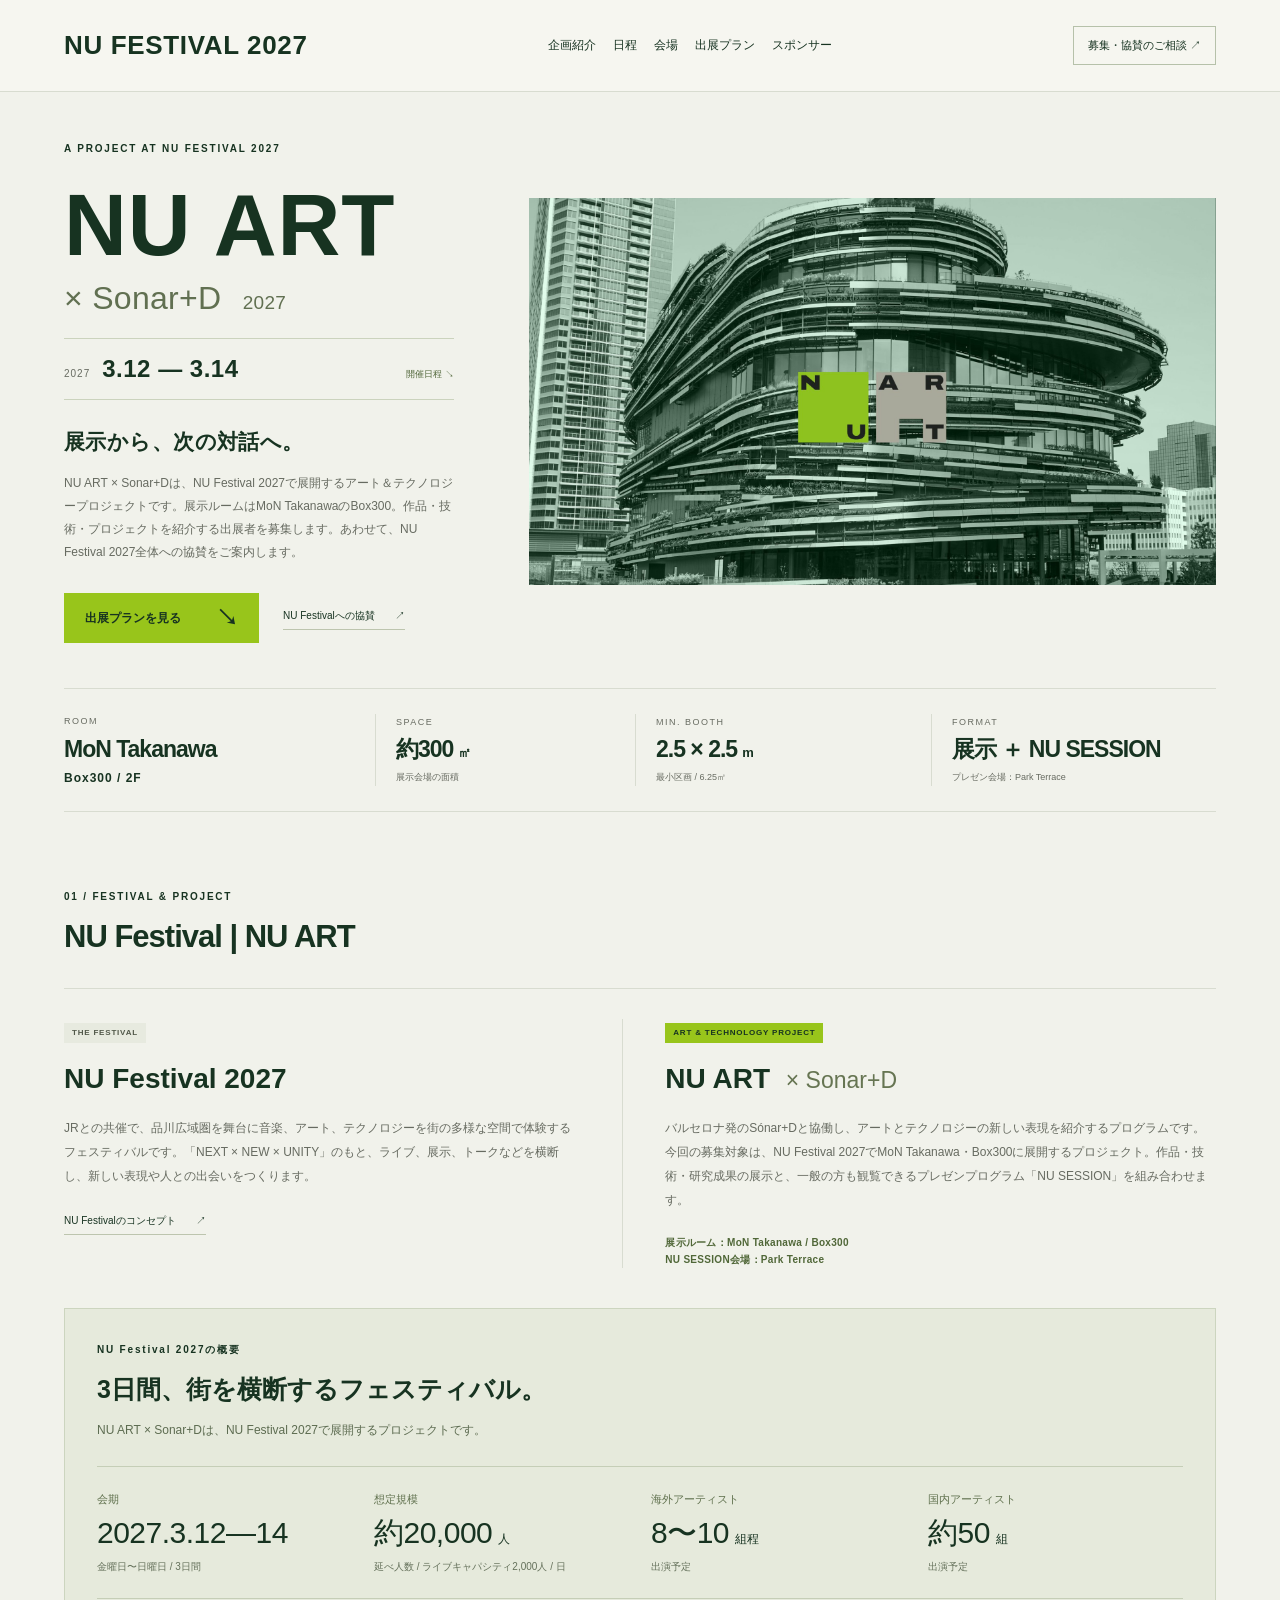
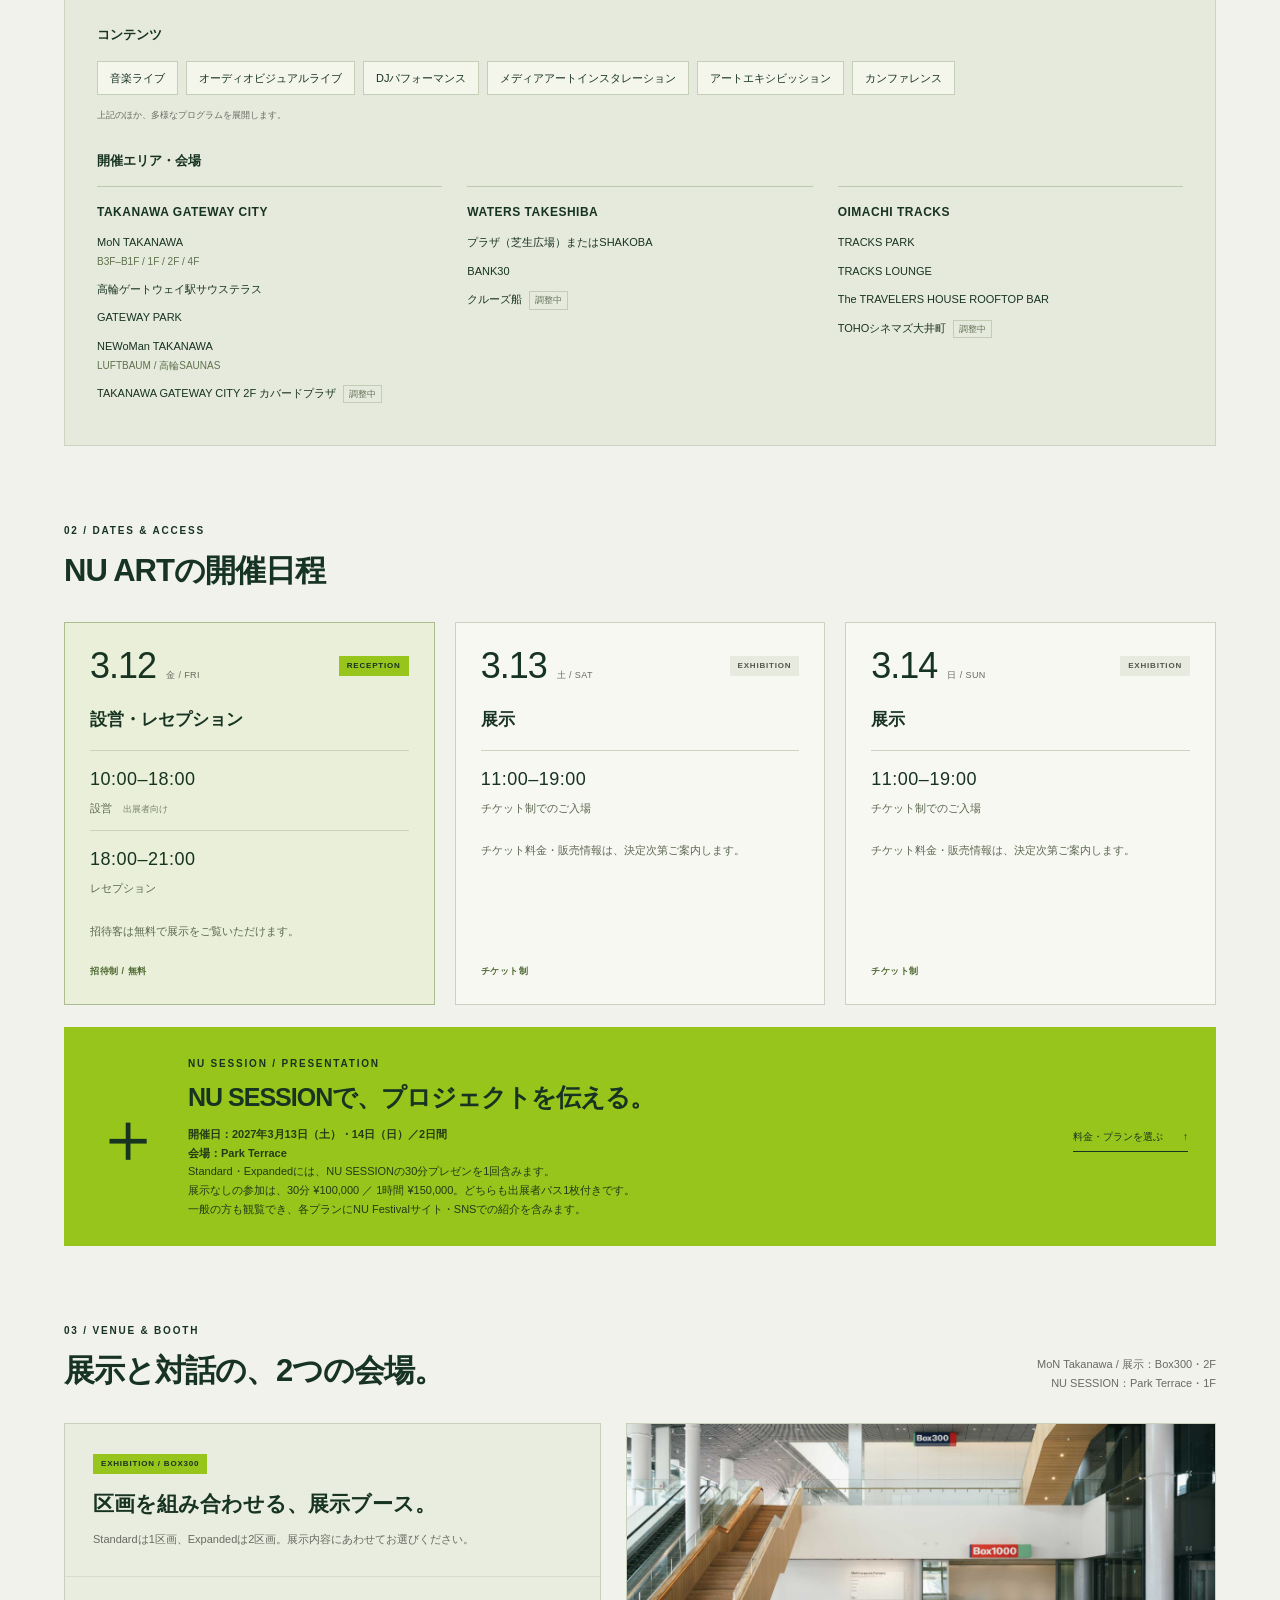
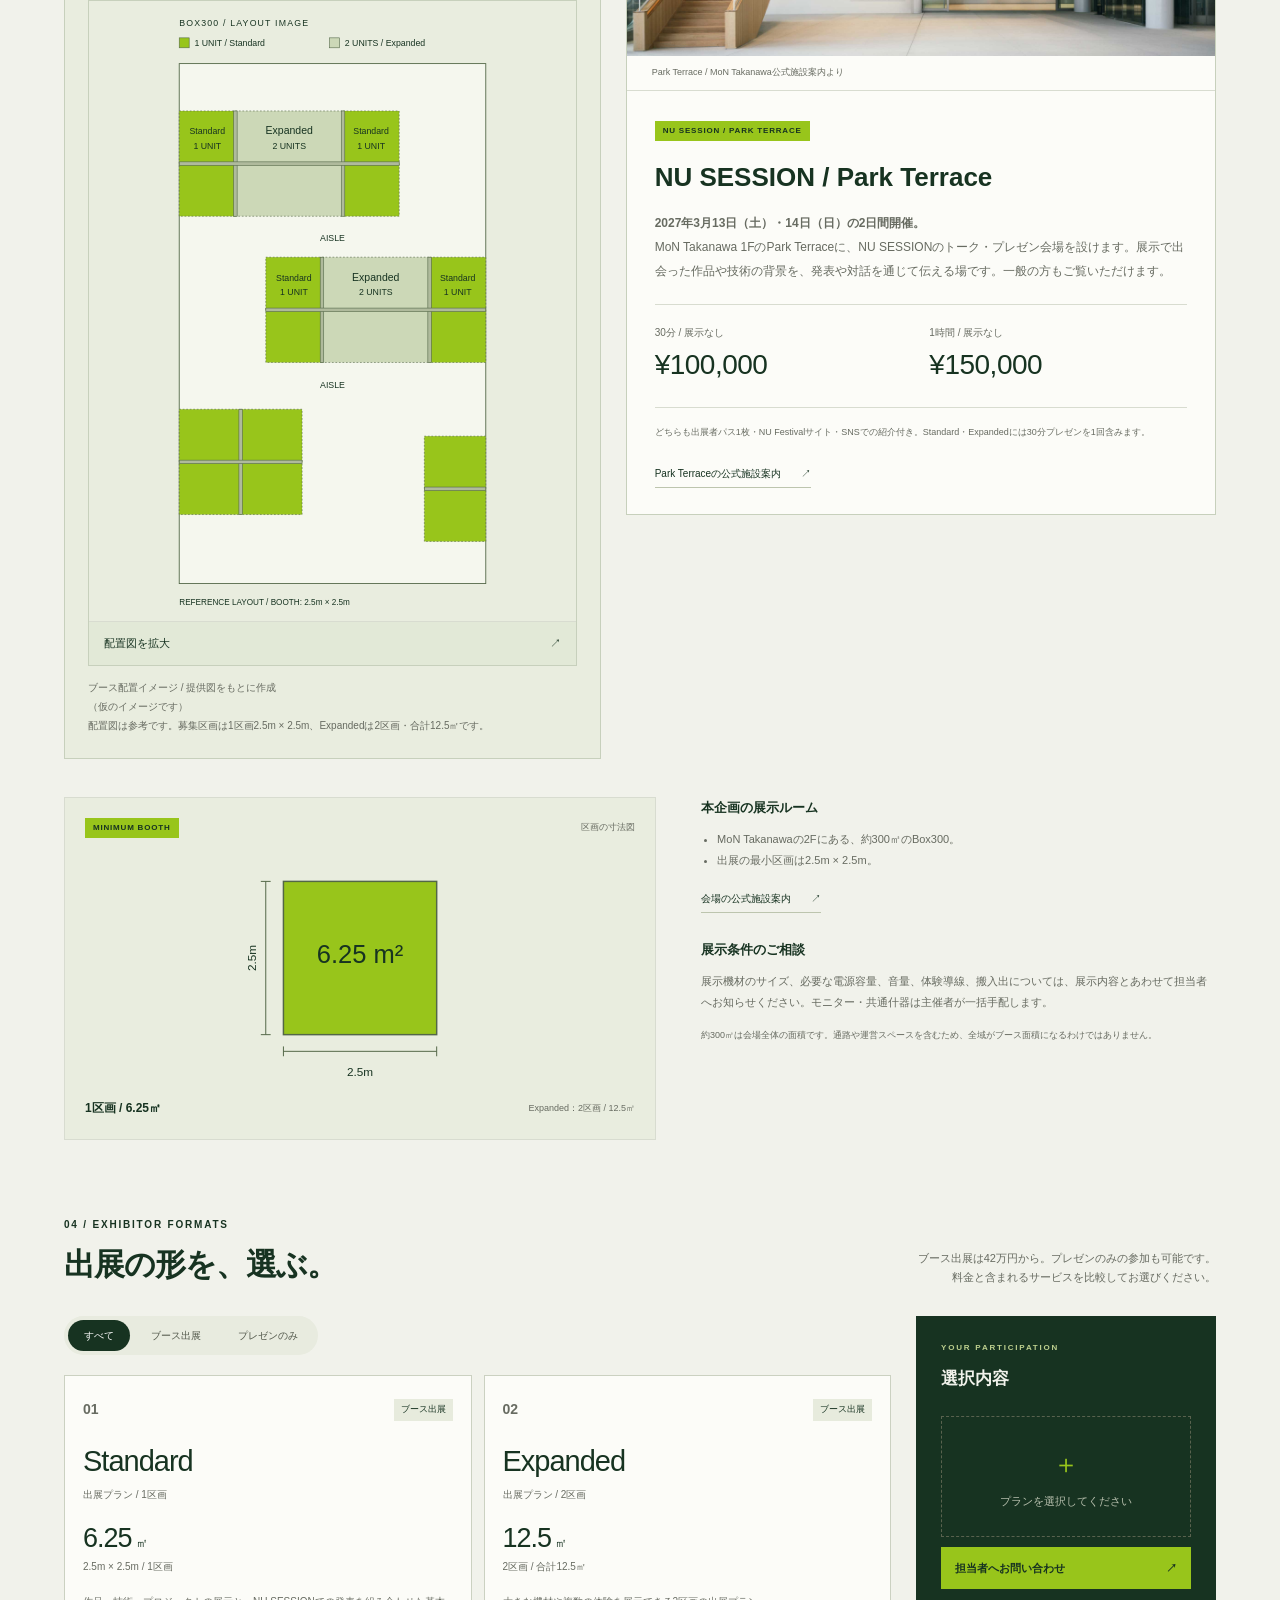
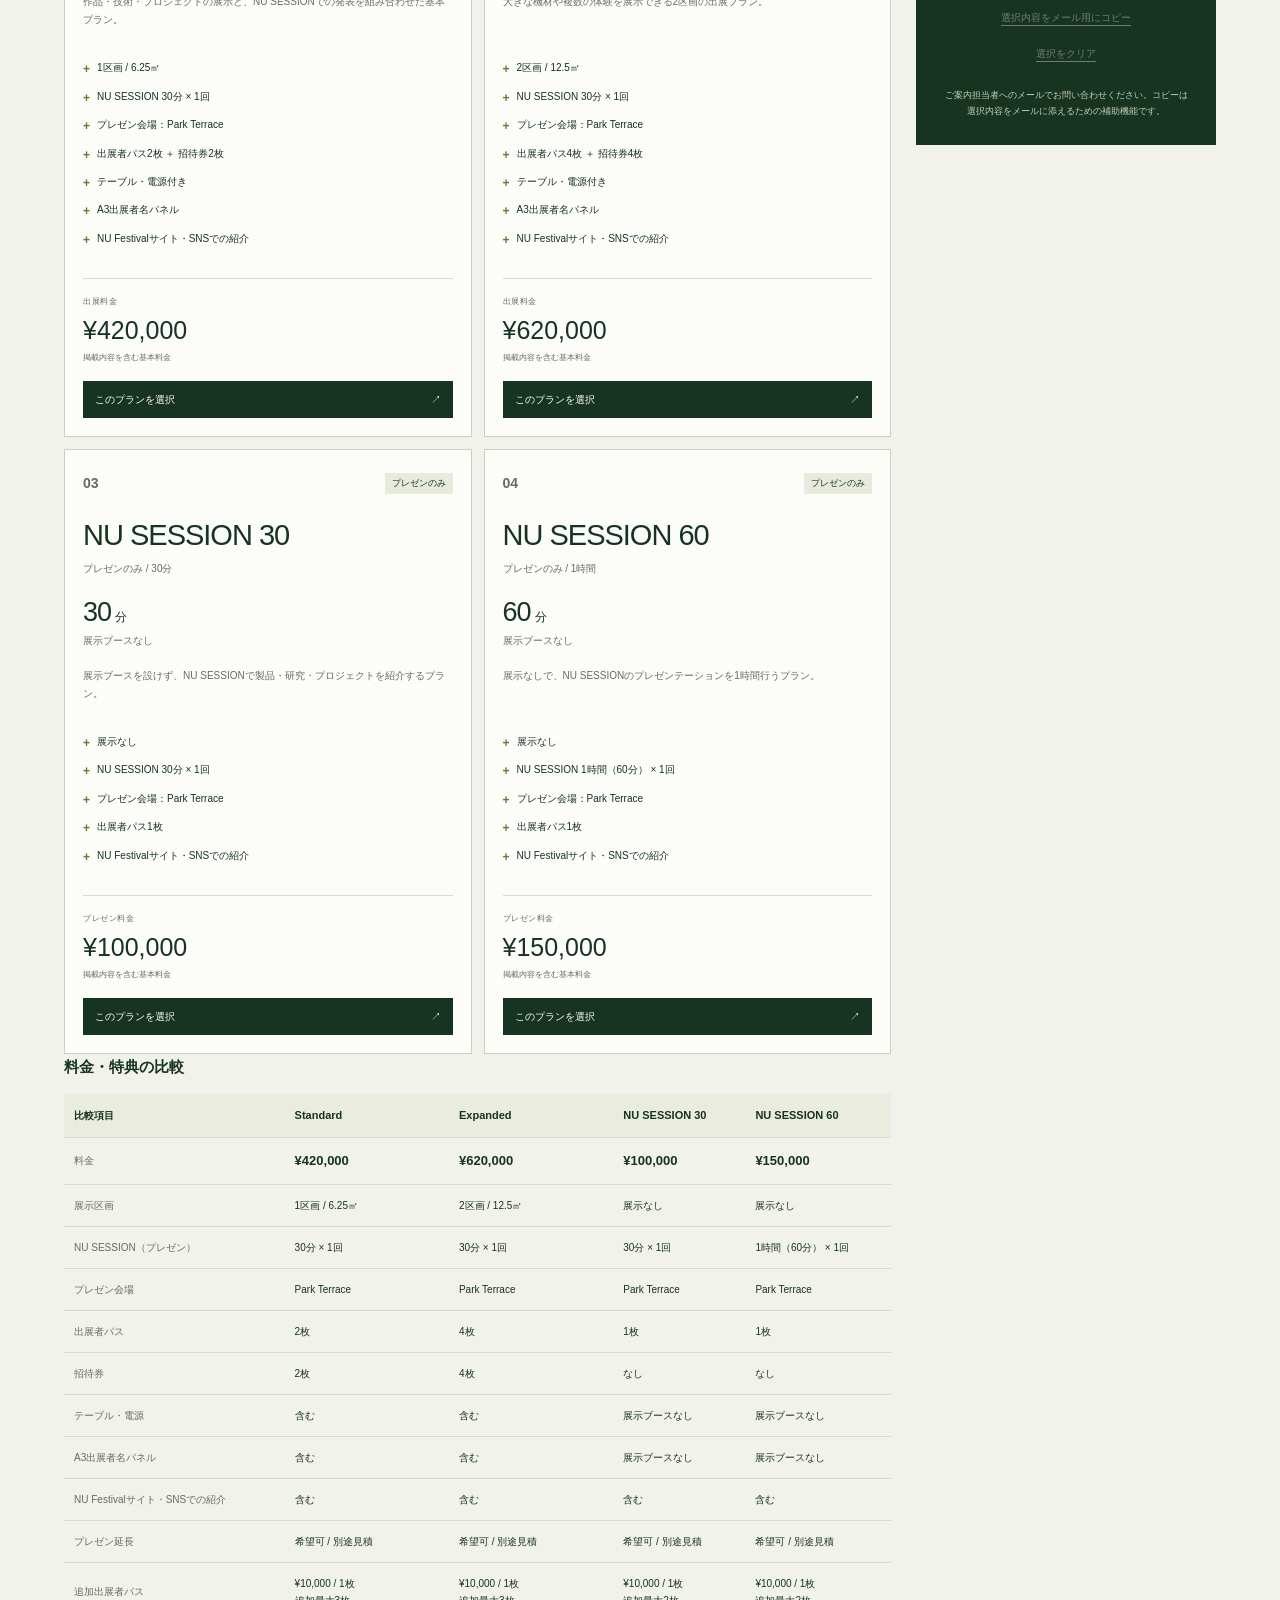
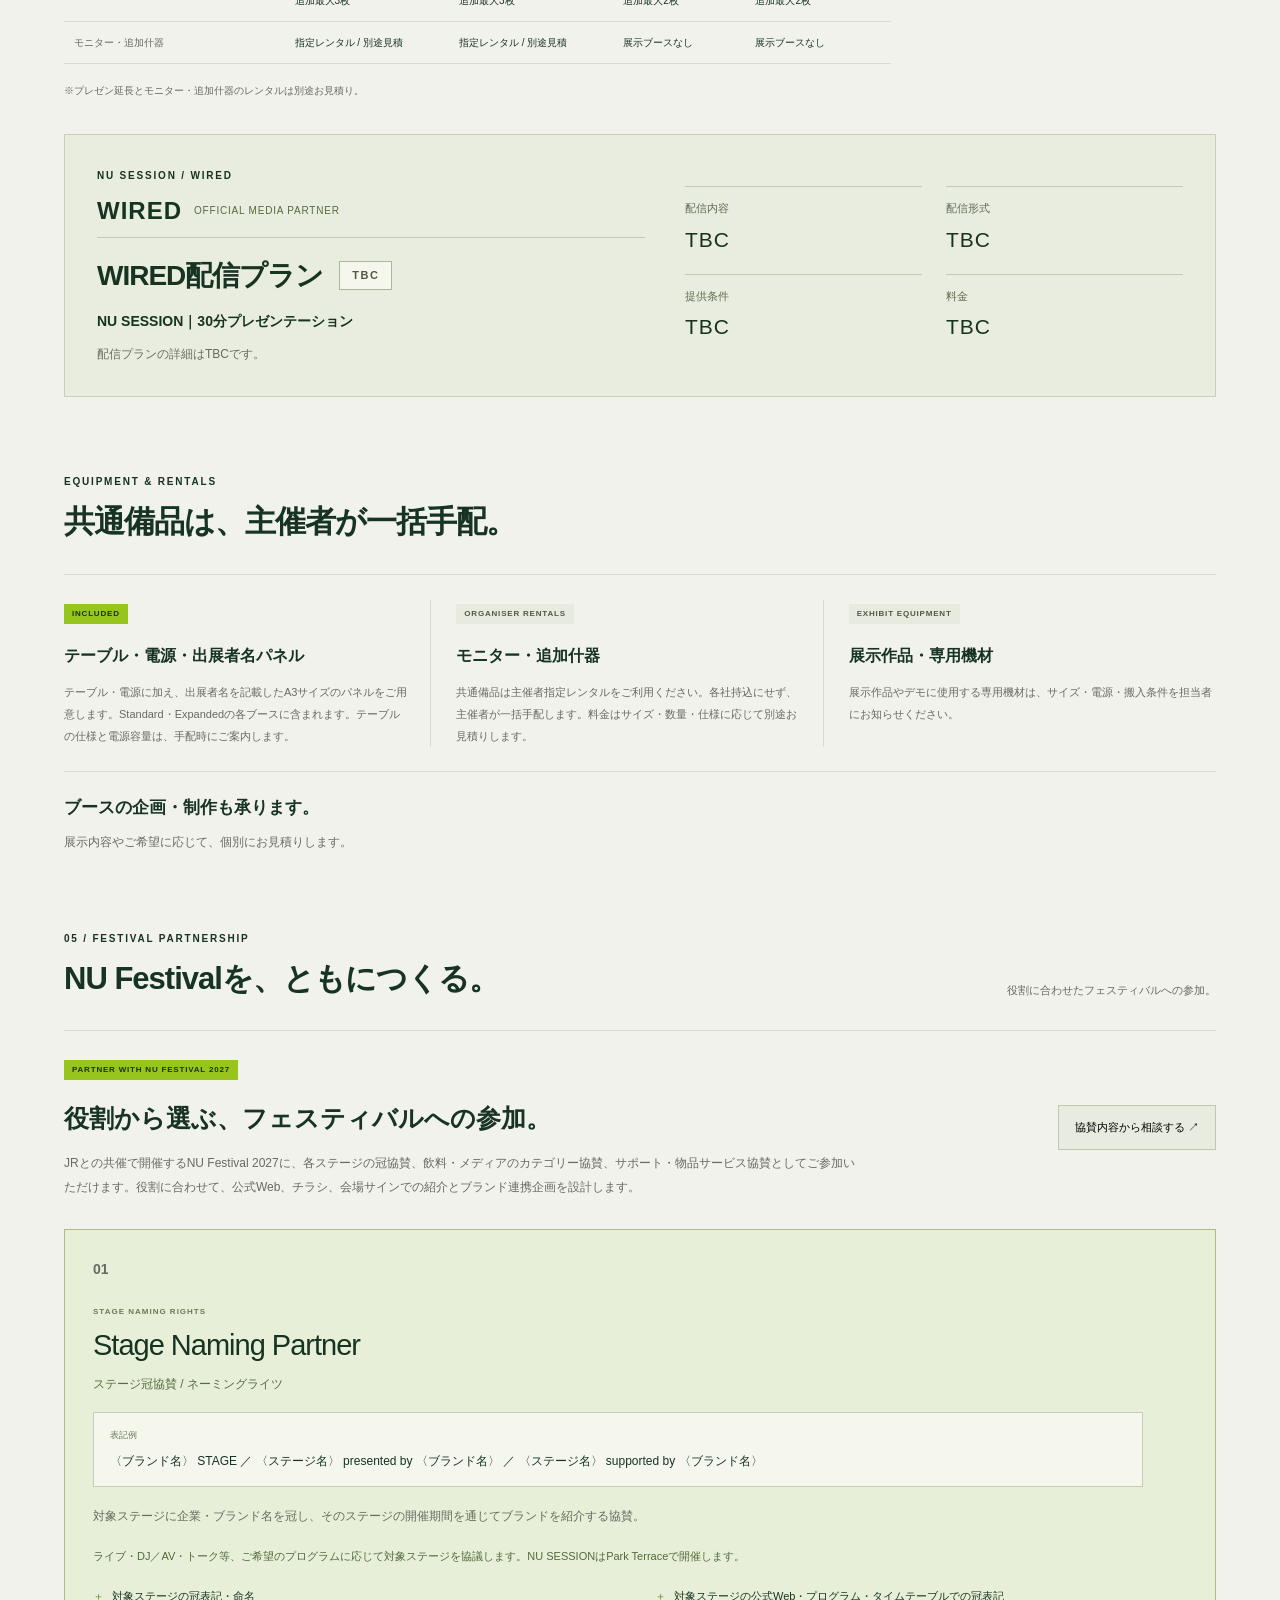
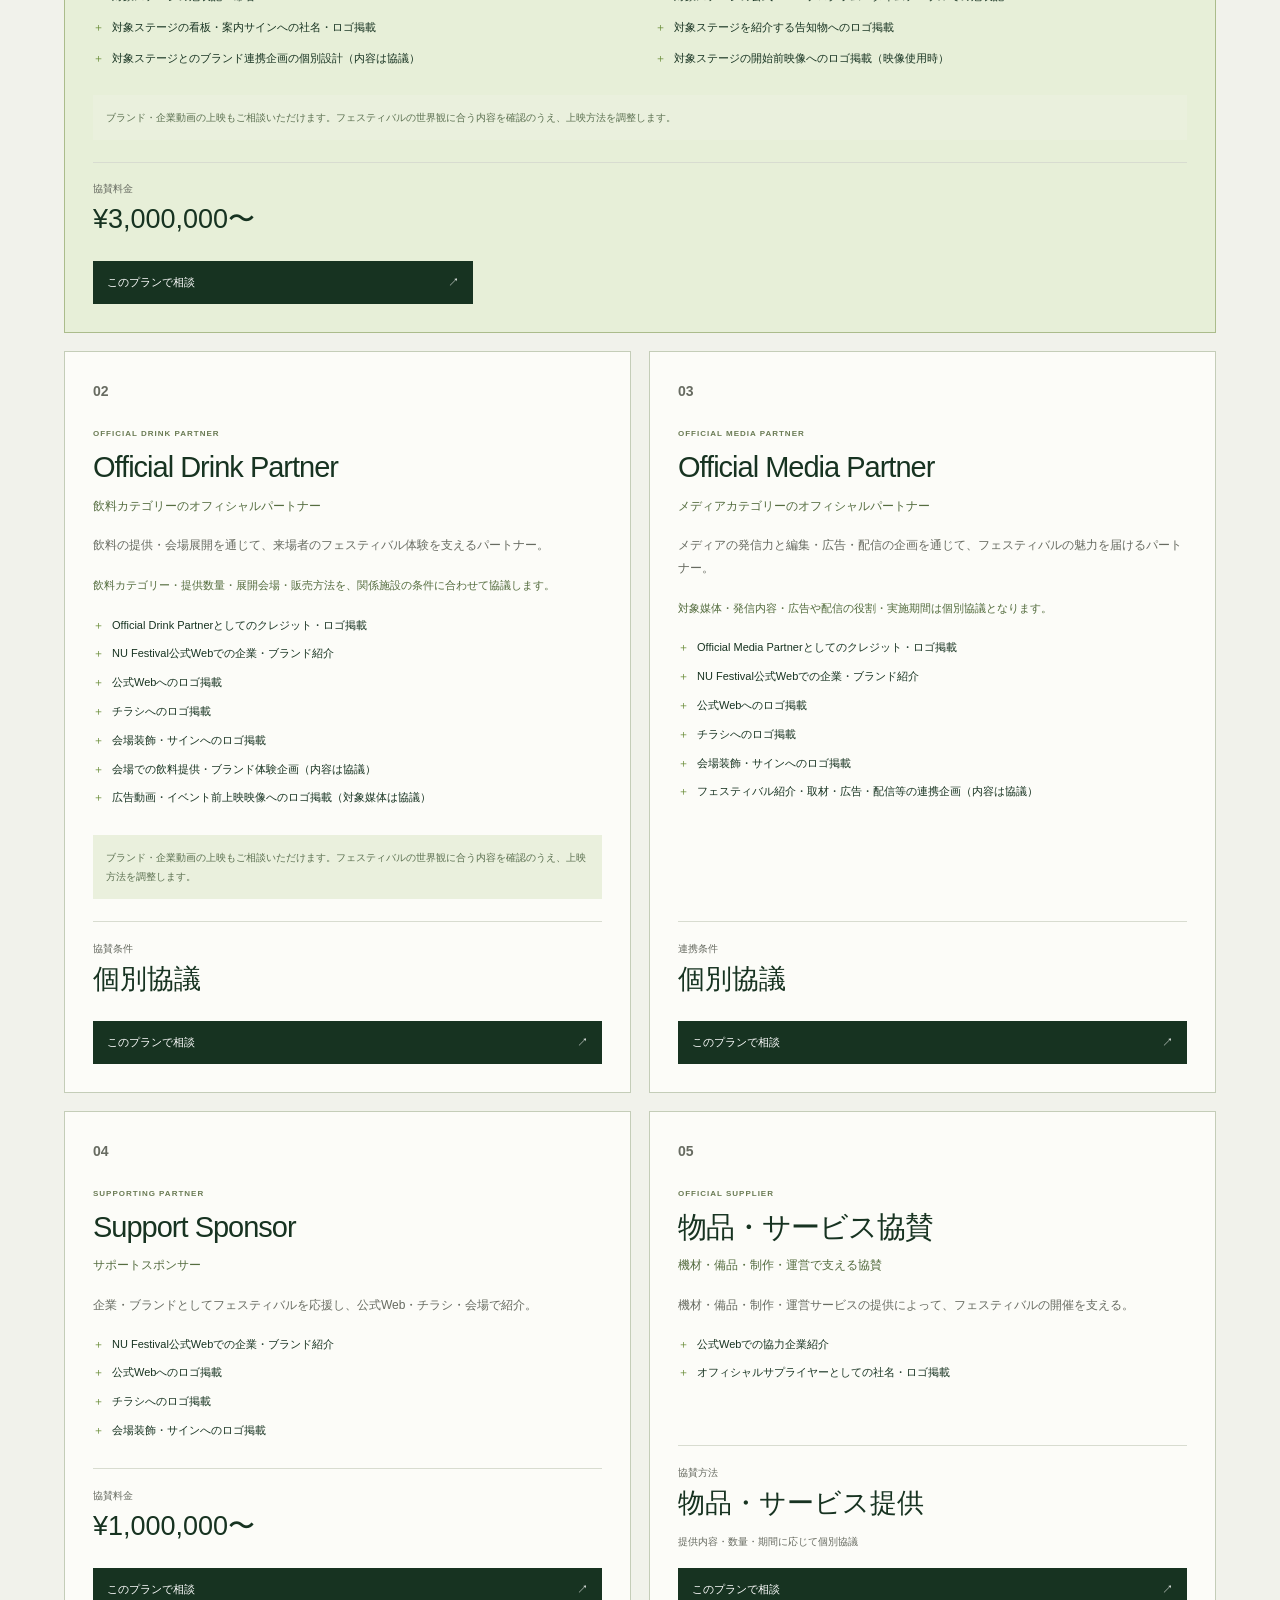
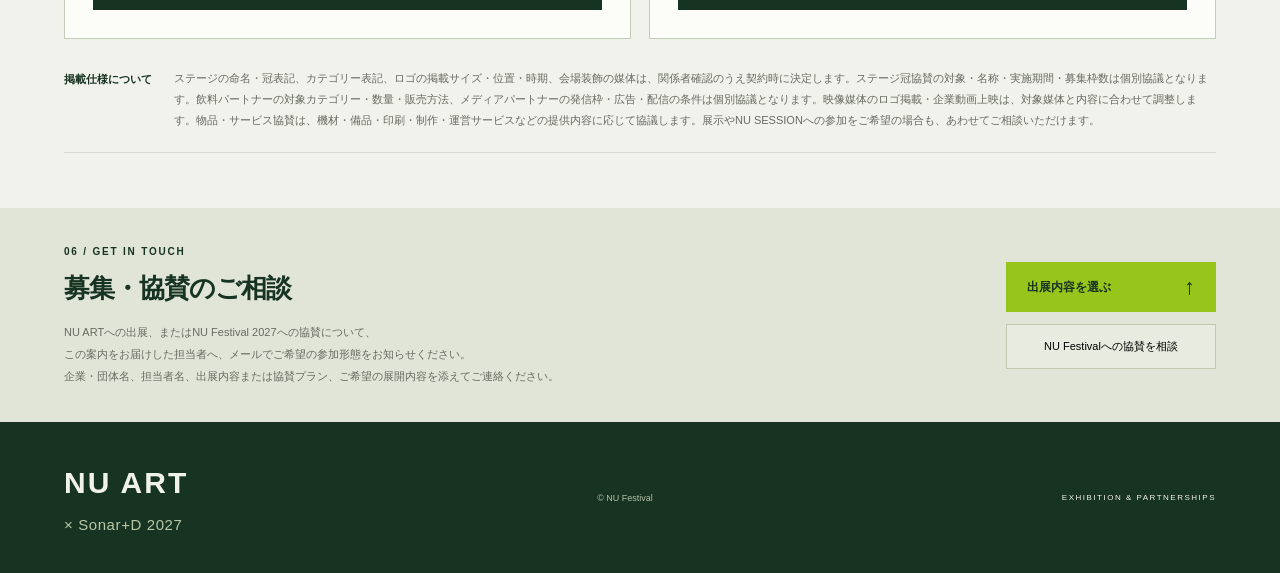
==== commit c93faade: "Add files via upload" ====
--- a/index.html
+++ b/index.html
@@ -79,12 +79,16 @@
 
 .equipment-production{margin-top:24px;padding-top:22px;border-top:1px solid var(--line)}.equipment-production h3{font-size:17px;margin:0 0 8px}.equipment-production p{font-size:12px;line-height:1.9;color:var(--muted);margin:0}
 
+/* Festival identity in the top navigation; the project title remains in the hero. */
+.header .festival-wordmark{font-size:26px;letter-spacing:.025em;line-height:1.1}
+@media(max-width:620px){.header .festival-wordmark{font-size:19px;letter-spacing:.025em}.header .festival-wordmark strong span{display:block;margin-top:4px;font-size:12px;letter-spacing:.12em}}
+
   </style>
 </head>
 <body>
   <a class="skip" href="#plans">出展プランへ移動</a>
   <header class="header">
-    <a class="wordmark" href="#top" aria-label="NU ART X Sonar+D 2027 トップ"><strong>NU ART</strong><small>× Sonar+D 2027</small></a>
+    <a class="wordmark festival-wordmark" href="#top" aria-label="NU FESTIVAL 2027 トップ"><strong>NU FESTIVAL <span>2027</span></strong></a>
     <nav aria-label="メインナビゲーション"><a href="#about">企画紹介</a><a href="#schedule">日程</a><a href="#venue">会場</a><a href="#plans">出展プラン</a><a href="#sponsors">スポンサー</a></nav>
     <a class="header-contact" href="#contact">募集・協賛のご相談 <span aria-hidden="true">↗</span></a>
   </header>
@@ -123,18 +127,18 @@
       </div>
     </section>
     <section class="section schedule-section" id="schedule" aria-labelledby="schedule-title">
-      <div class="section-heading"><div><div class="eyebrow">02 / DATES & ACCESS</div><h2 id="schedule-title">NU ARTの開催日程</h2></div><p>NU Festival 2027のプロジェクト / Box300<br>時刻は日本時間</p></div>
+      <div class="section-heading"><div><div class="eyebrow">02 / DATES & ACCESS</div><h2 id="schedule-title">NU ARTの開催日程</h2></div></div>
       <div class="schedule-grid">
         <article class="day-card reception-day"><div class="day-heading"><time datetime="2027-03-12"><strong>3.12</strong><span>金 / FRI</span></time><span class="pill">RECEPTION</span></div><h3>設営・レセプション</h3><div class="schedule-line"><strong>10:00–18:00</strong><p>設営 <small>出展者向け</small></p></div><div class="schedule-line"><strong>18:00–21:00</strong><p>レセプション</p></div><p class="day-access">招待客は無料で展示をご覧いただけます。</p><span class="access-label">招待制 / 無料</span></article>
         <article class="day-card"><div class="day-heading"><time datetime="2027-03-13"><strong>3.13</strong><span>土 / SAT</span></time><span class="pill subdued">EXHIBITION</span></div><h3>展示</h3><div class="schedule-line"><strong>11:00–19:00</strong><p>チケット制でのご入場</p></div><p class="day-access">チケット料金・販売情報は、決定次第ご案内します。</p><span class="access-label">チケット制</span></article>
         <article class="day-card"><div class="day-heading"><time datetime="2027-03-14"><strong>3.14</strong><span>日 / SUN</span></time><span class="pill subdued">EXHIBITION</span></div><h3>展示</h3><div class="schedule-line"><strong>11:00–19:00</strong><p>チケット制でのご入場</p></div><p class="day-access">チケット料金・販売情報は、決定次第ご案内します。</p><span class="access-label">チケット制</span></article>
       </div>
-      <section class="presentation-banner schedule-presentation" aria-labelledby="session-presentation-title"><span class="large-plus" aria-hidden="true">＋</span><div><div class="eyebrow">NU SESSION / PRESENTATION</div><h2 id="session-presentation-title">NU SESSIONで、プロジェクトを伝える。</h2><p><strong>開催日：2027年3月13日（土）・14日（日）／2日間<br>会場：Park Terrace</strong><br>Standard・Expandedには、NU SESSIONの30分プレゼンを1回含みます。<br>展示なしの参加は、30分 ¥100,000 ／ 1時間 ¥150,000。どちらもパス1枚付きです。<br>一般の方も観覧でき、各プランにNU Festivalサイト・SNSでの紹介を含みます。</p></div><a href="#plans">料金・プランを選ぶ <span aria-hidden="true">↑</span></a></section>
+      <section class="presentation-banner schedule-presentation" aria-labelledby="session-presentation-title"><span class="large-plus" aria-hidden="true">＋</span><div><div class="eyebrow">NU SESSION / PRESENTATION</div><h2 id="session-presentation-title">NU SESSIONで、プロジェクトを伝える。</h2><p><strong>開催日：2027年3月13日（土）・14日（日）／2日間<br>会場：Park Terrace</strong><br>Standard・Expandedには、NU SESSIONの30分プレゼンを1回含みます。<br>展示なしの参加は、30分 ¥100,000 ／ 1時間 ¥150,000。どちらも出展者パス1枚付きです。<br>一般の方も観覧でき、各プランにNU Festivalサイト・SNSでの紹介を含みます。</p></div><a href="#plans">料金・プランを選ぶ <span aria-hidden="true">↑</span></a></section>
     </section>
     <section class="section" id="venue" aria-labelledby="venue-title"><div class="section-heading"><div><div class="eyebrow">03 / VENUE & BOOTH</div><h2 id="venue-title">展示と対話の、2つの会場。</h2></div><p>MoN Takanawa / 展示：Box300・2F<br>NU SESSION：Park Terrace・1F</p></div>
       <div class="venue-pair">
-        <article class="booth-layout-card"><div class="venue-card-heading"><span class="pill">EXHIBITION / BOX300</span><h3>区画を組み合わせる、展示ブース。</h3><p>Standardは1区画、Expandedは2区画。展示内容にあわせてお選びください。</p></div><figure class="layout-figure"><button id="show-layout" type="button" aria-label="Box300のブース配置参考図を拡大"><img src="[data-uri]" width="600" height="1060" alt="Box300のブース配置参考図。区画を複数のまとまりに分け、通路を挟んで配置した構成" loading="lazy"><span>配置図を拡大 <span aria-hidden="true">↗</span></span></button><figcaption>ブース配置イメージ / 提供図をもとに作成<br>配置図は参考です。募集区画は1区画2.5m × 2.5m、Expandedは2区画・合計12.5㎡です。</figcaption></figure></article>
-        <article class="park-venue-card"><figure><img src="[data-uri]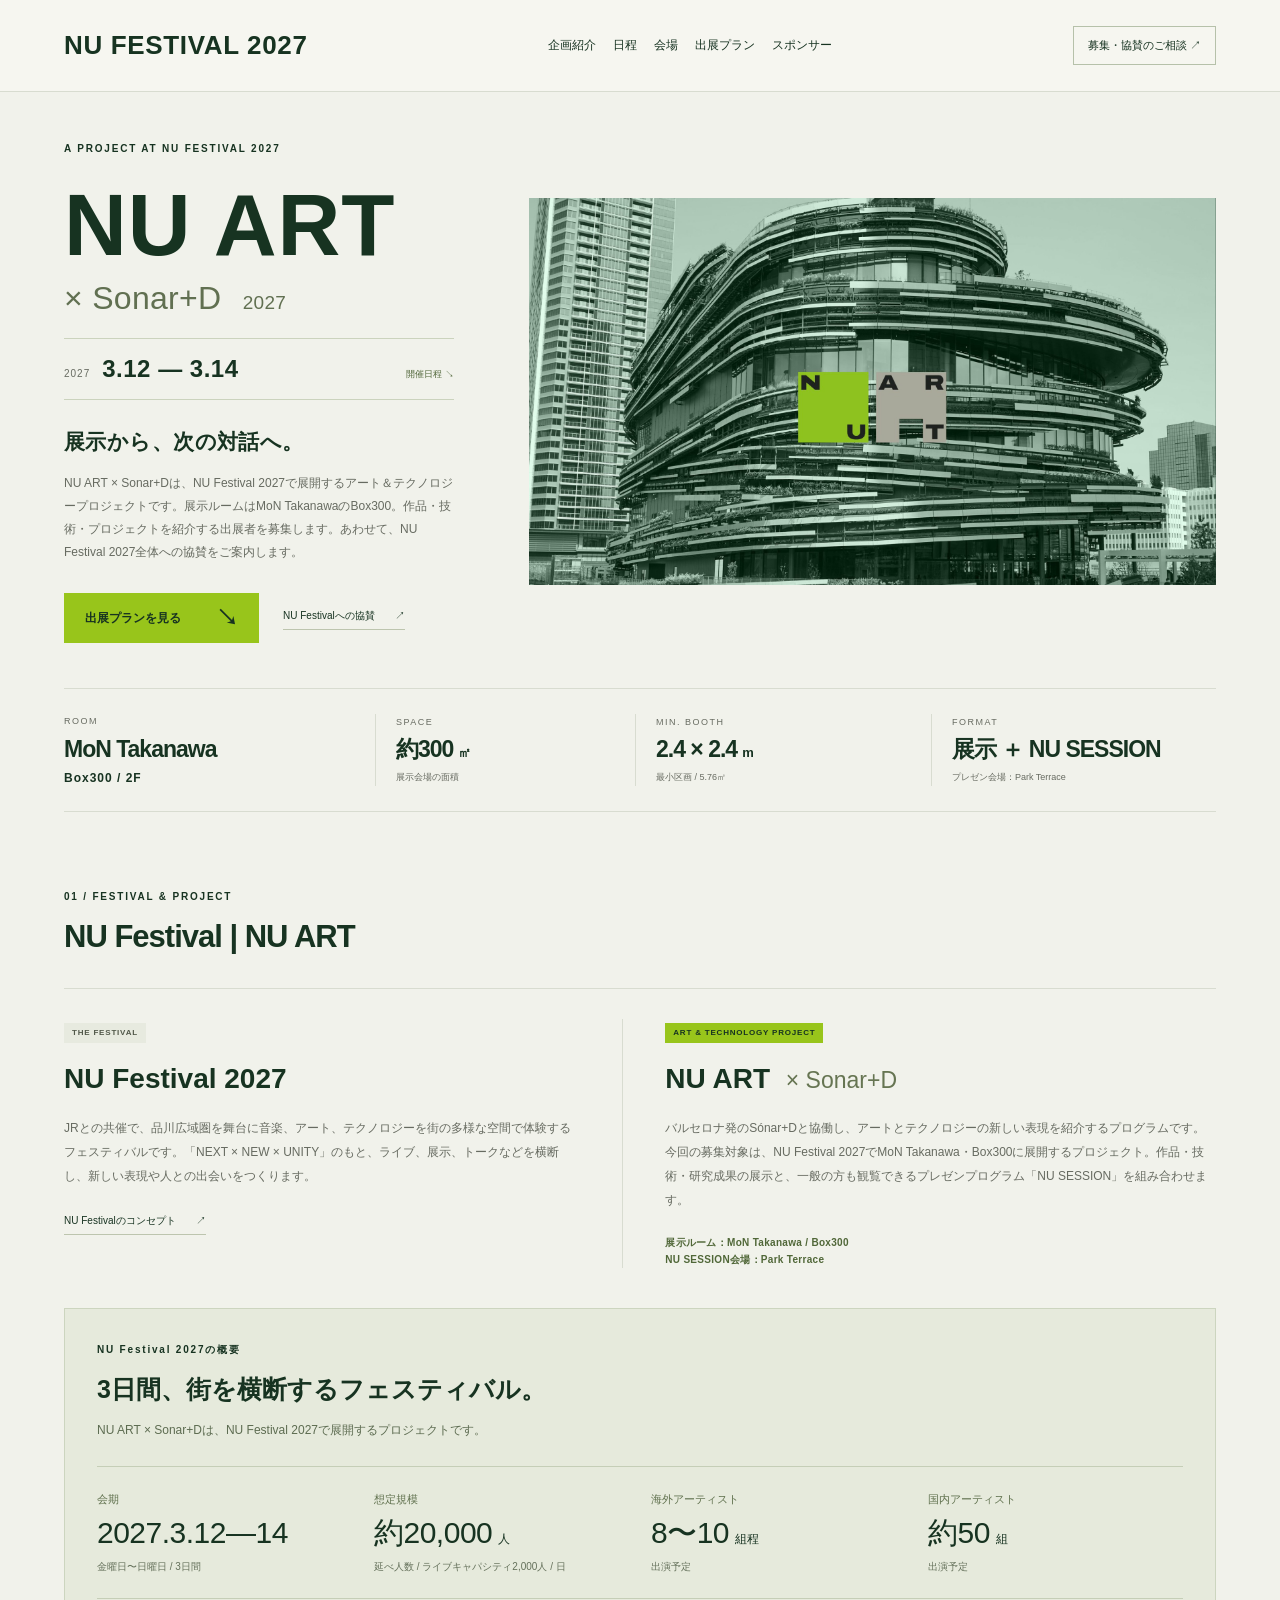
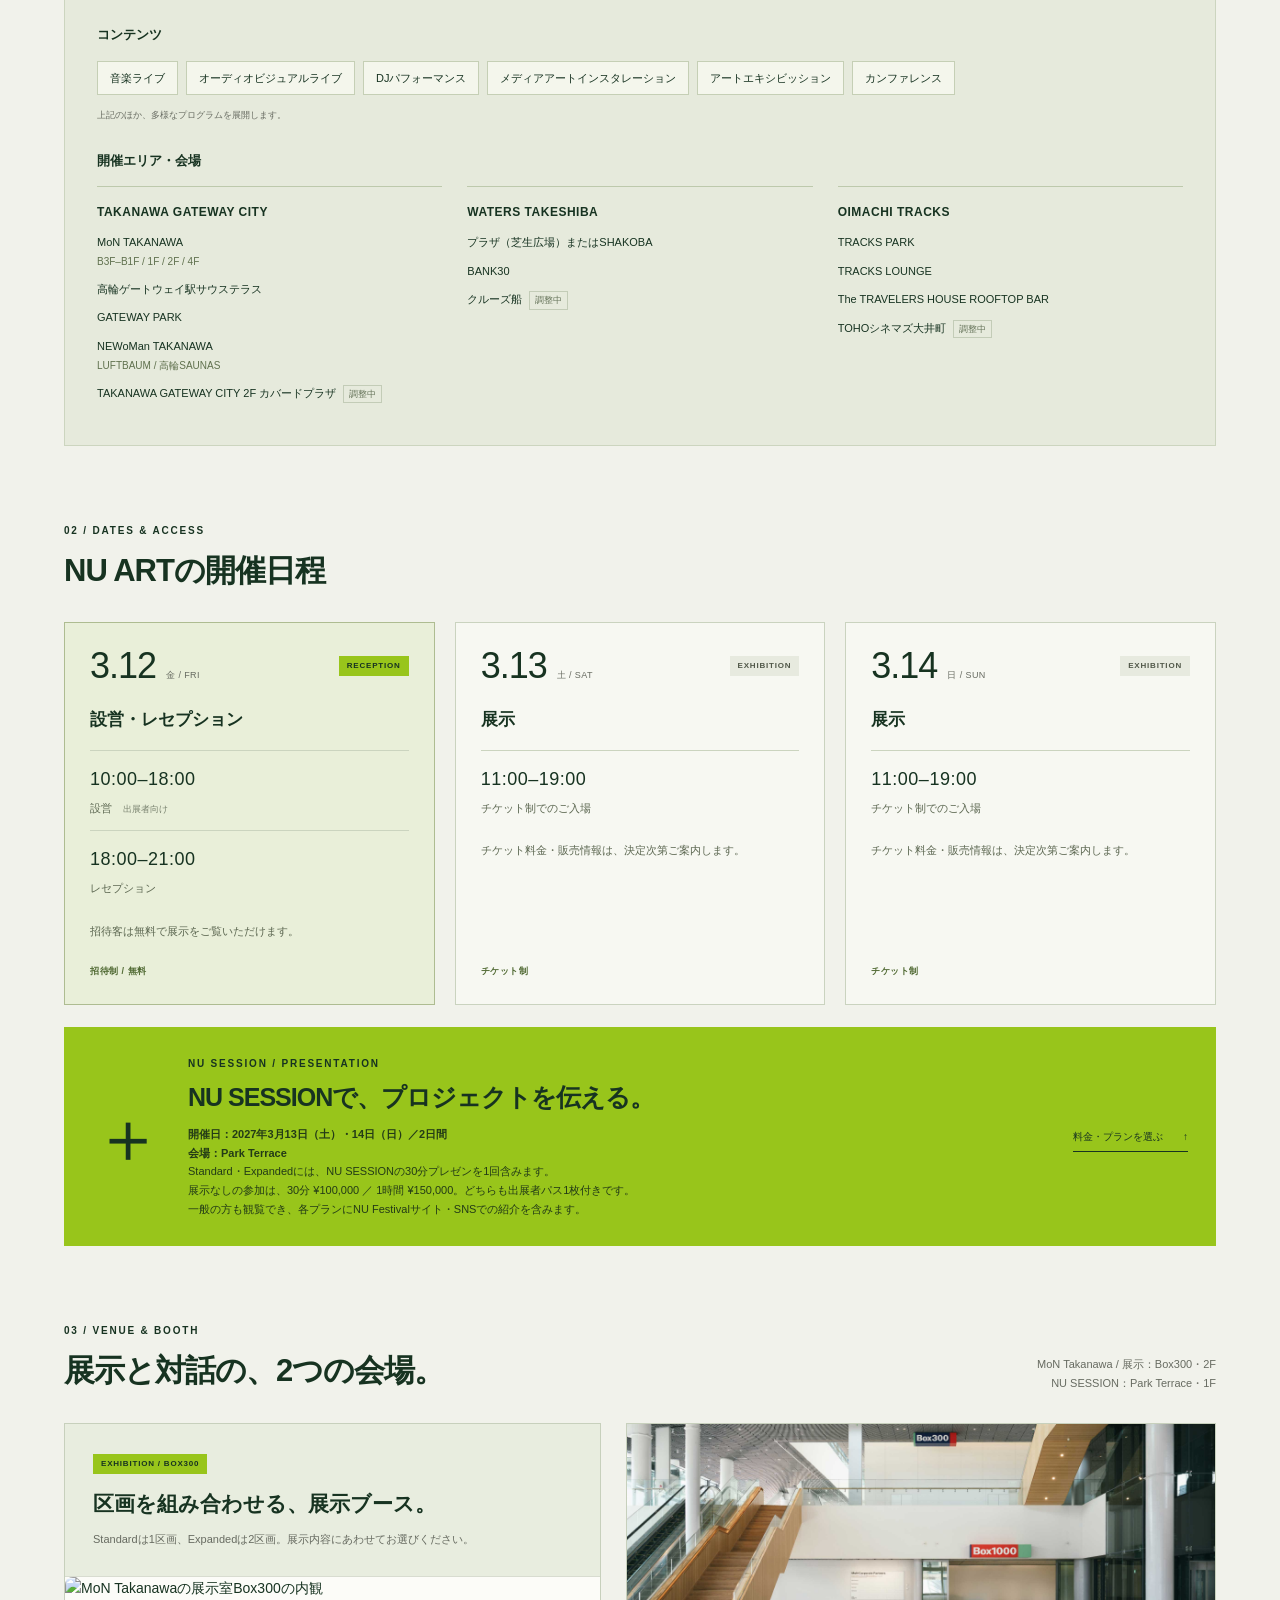
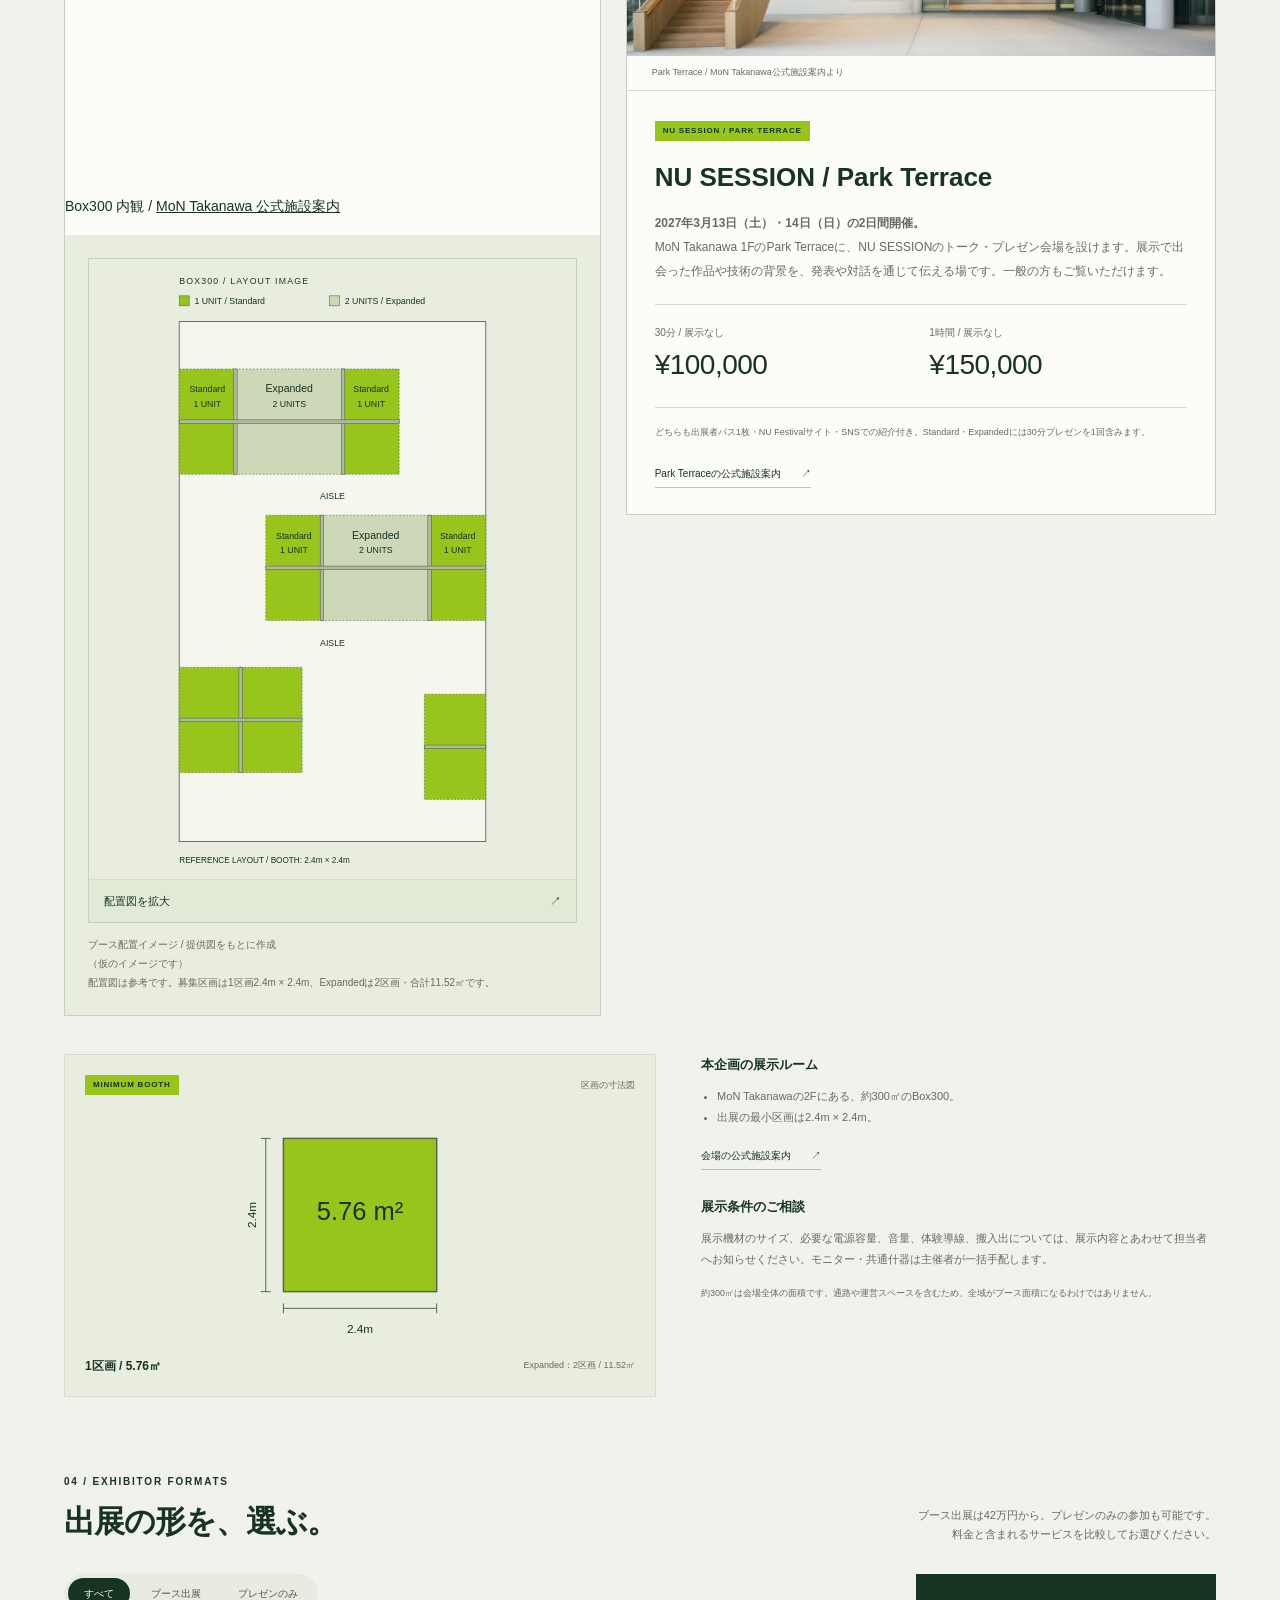
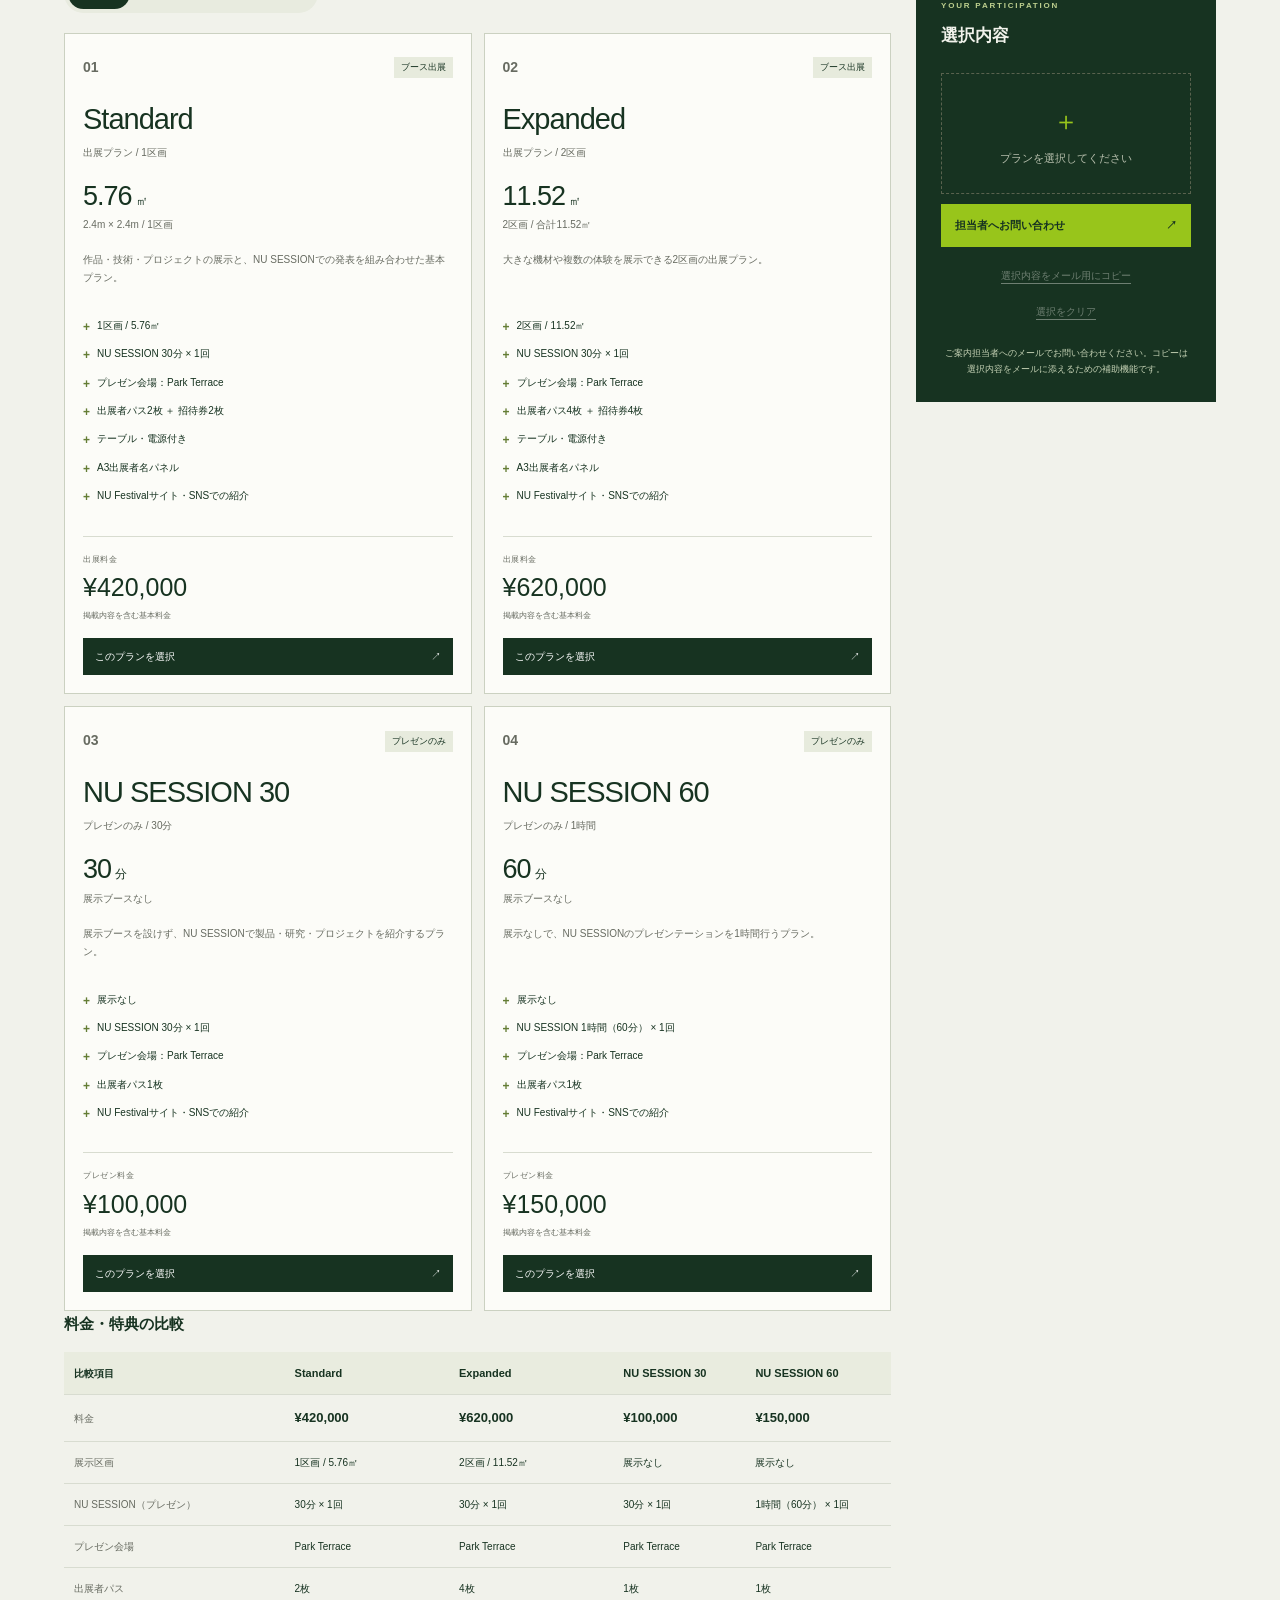
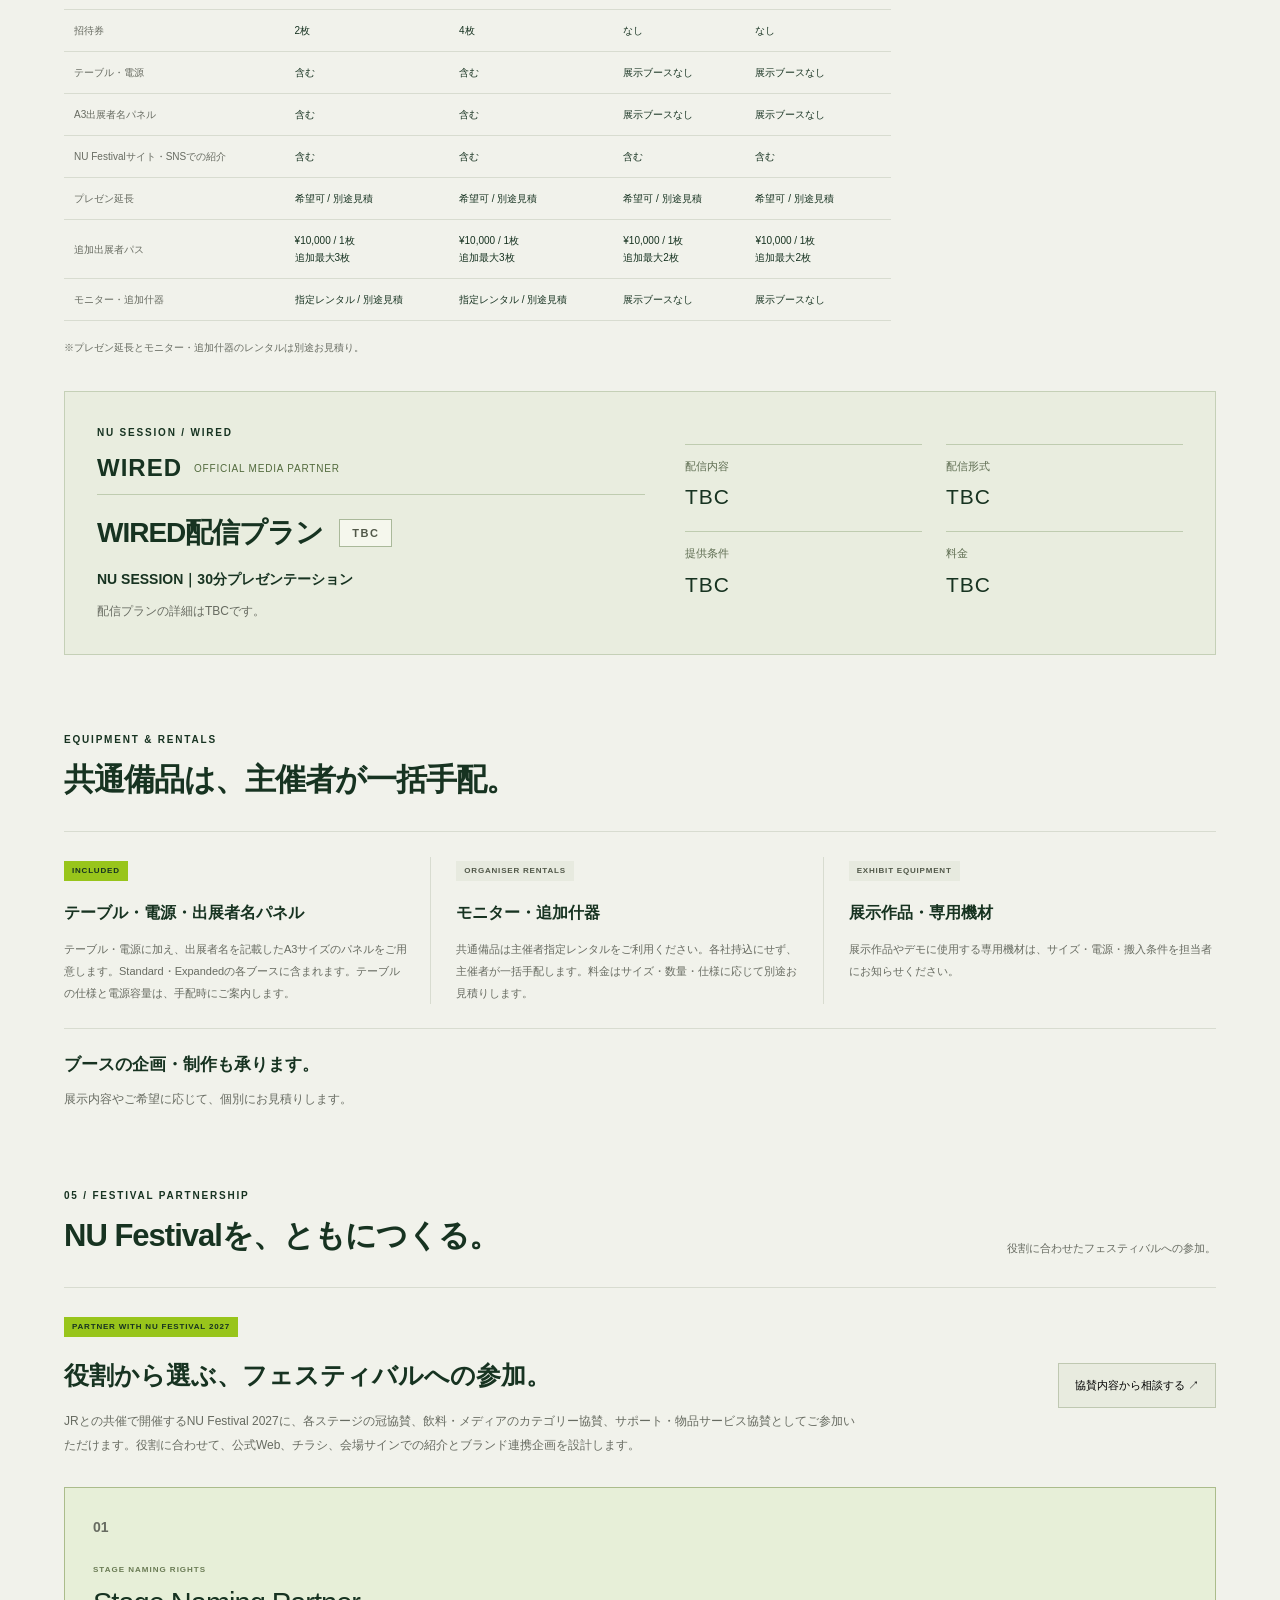
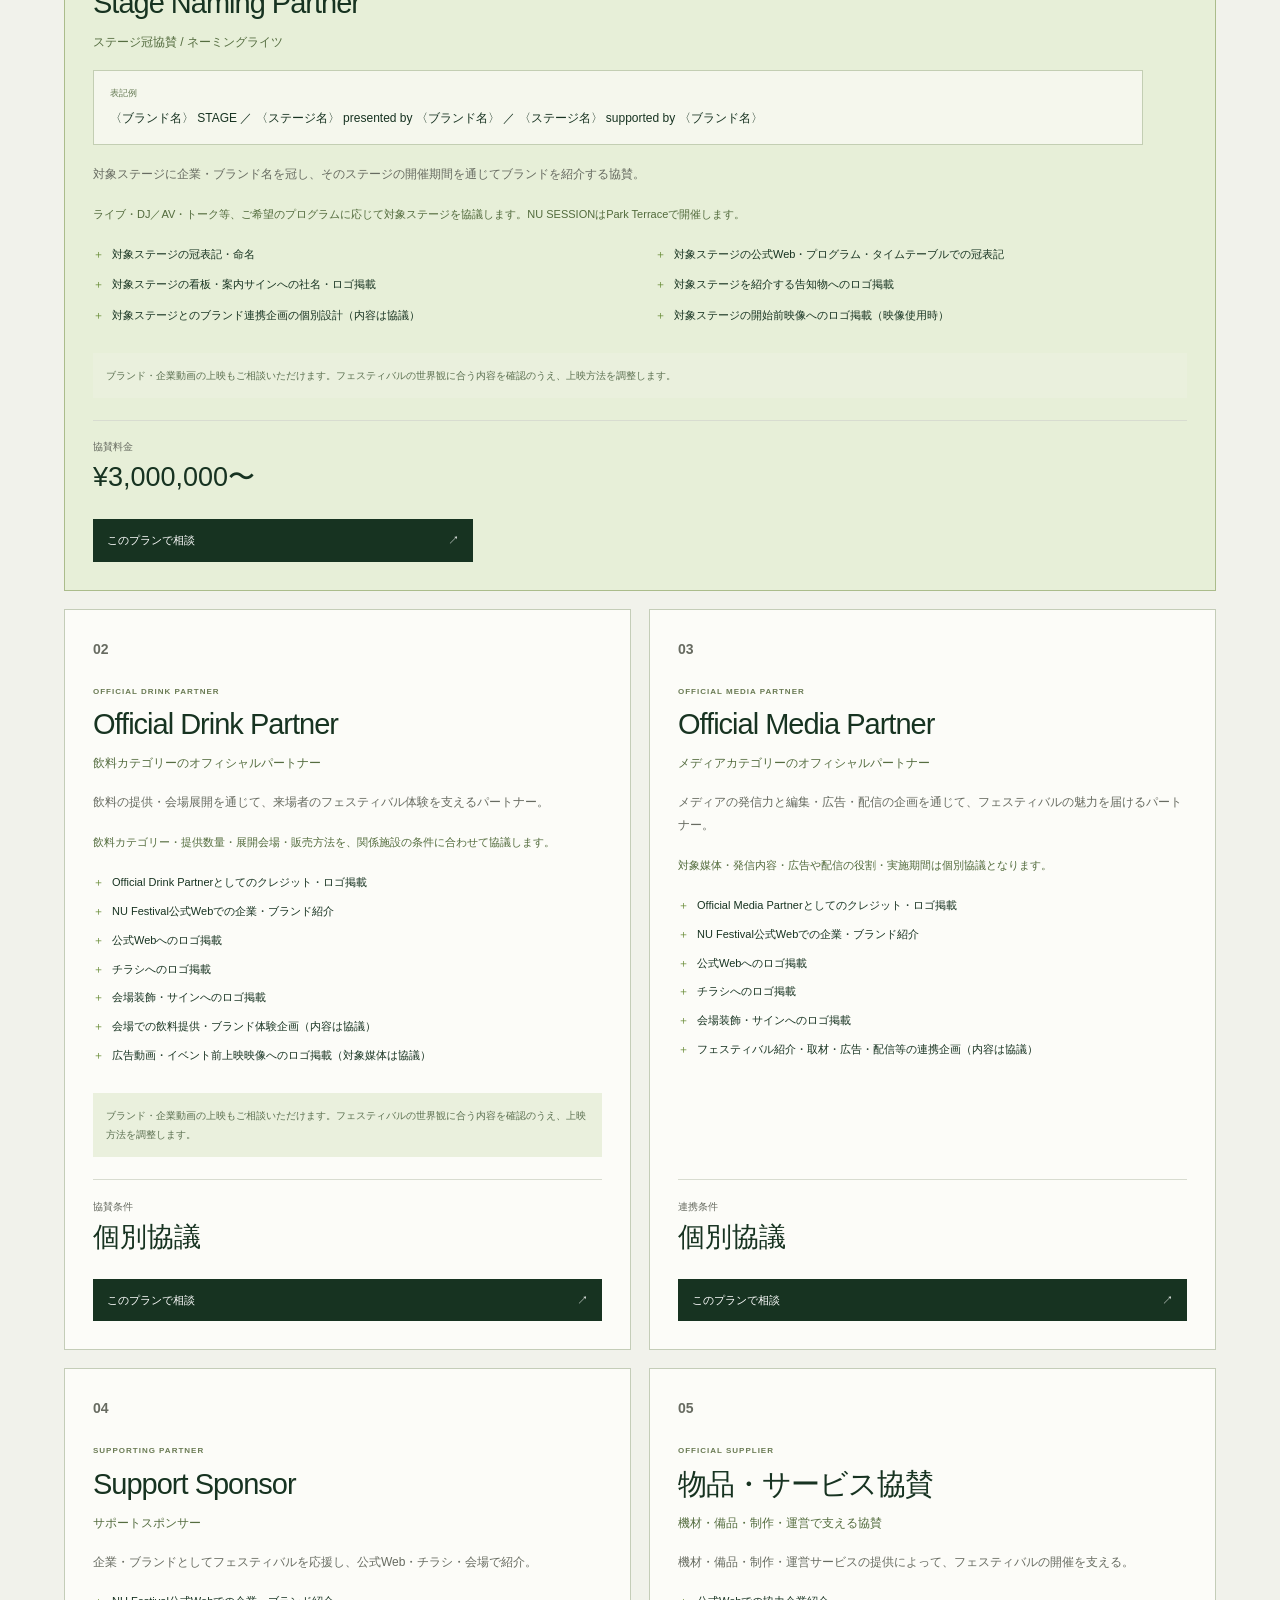
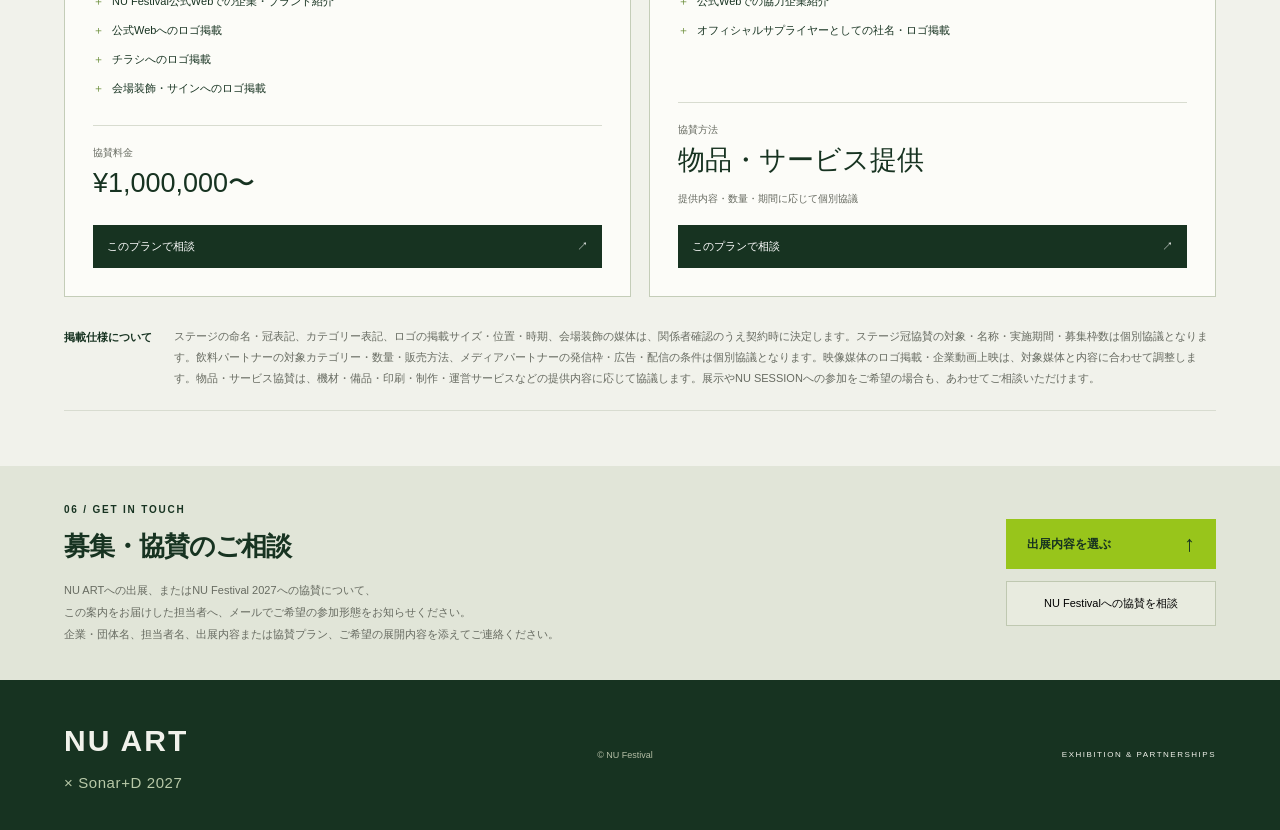
